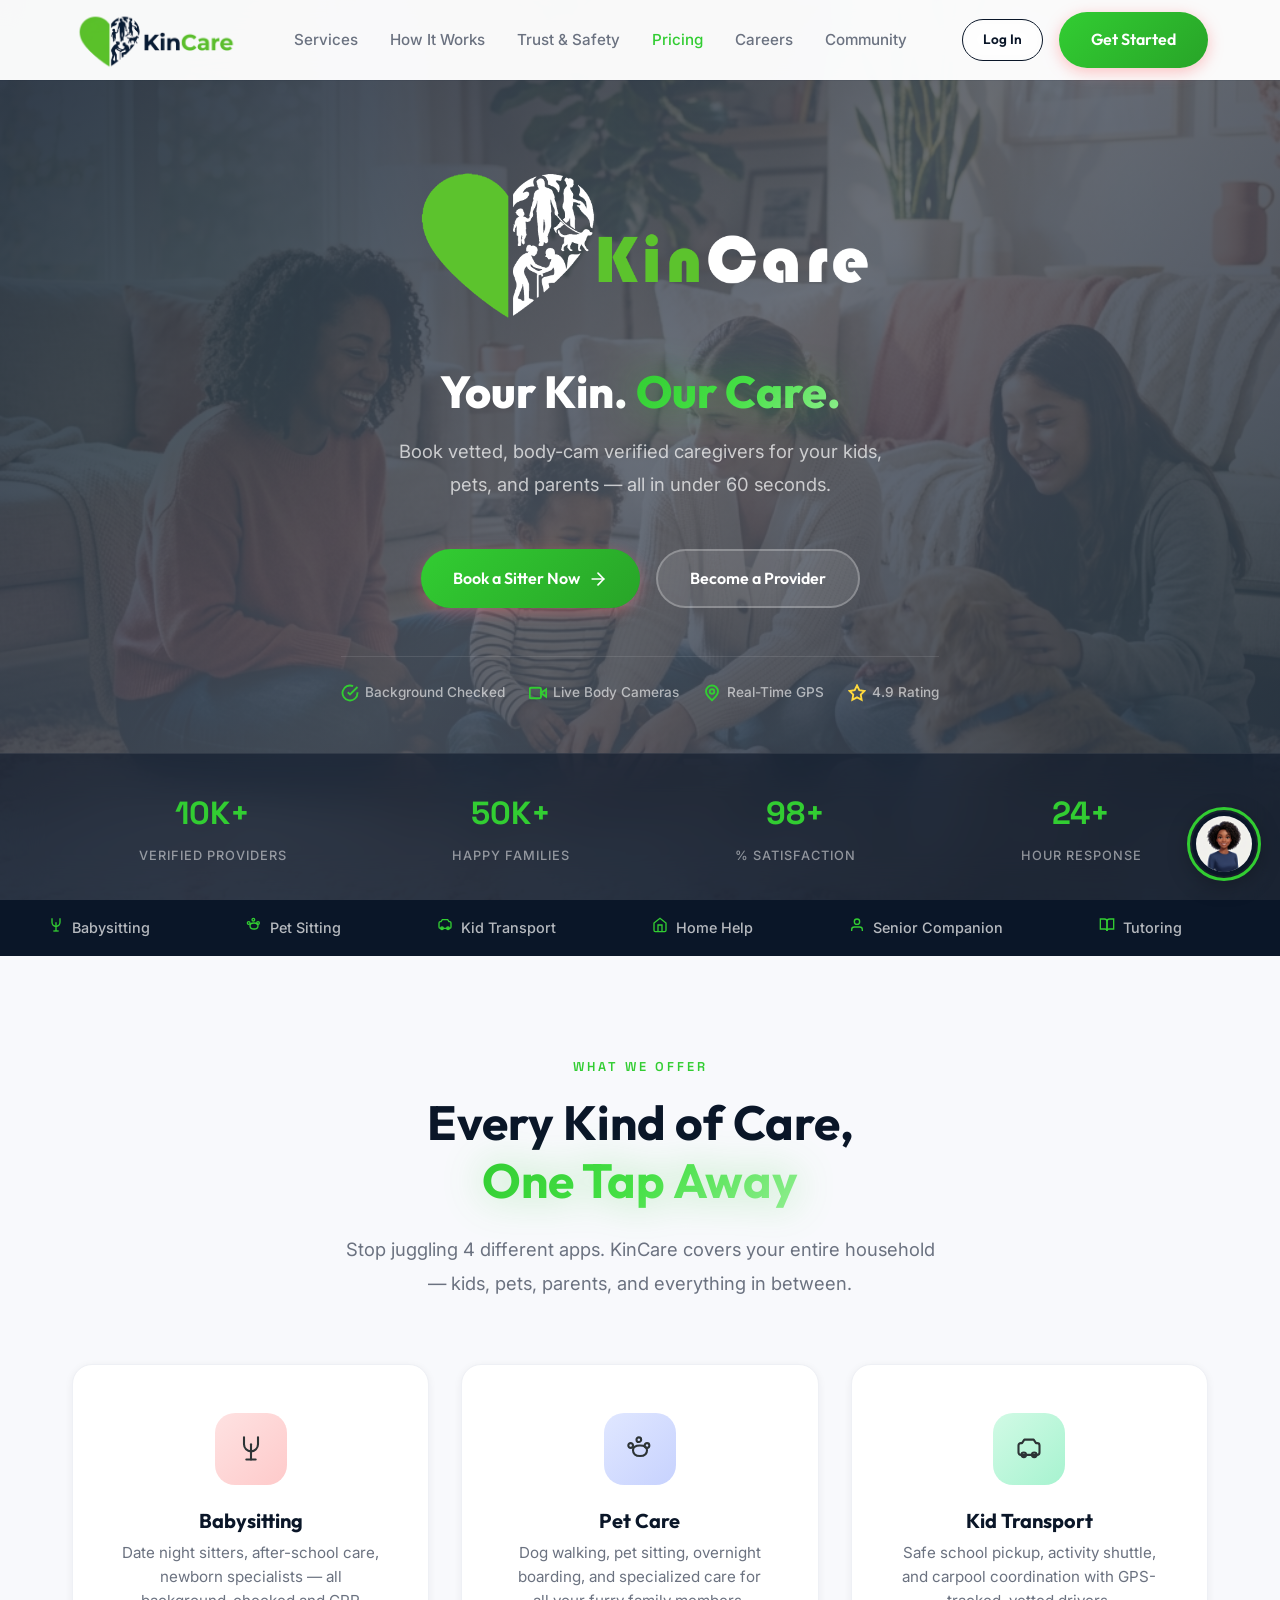
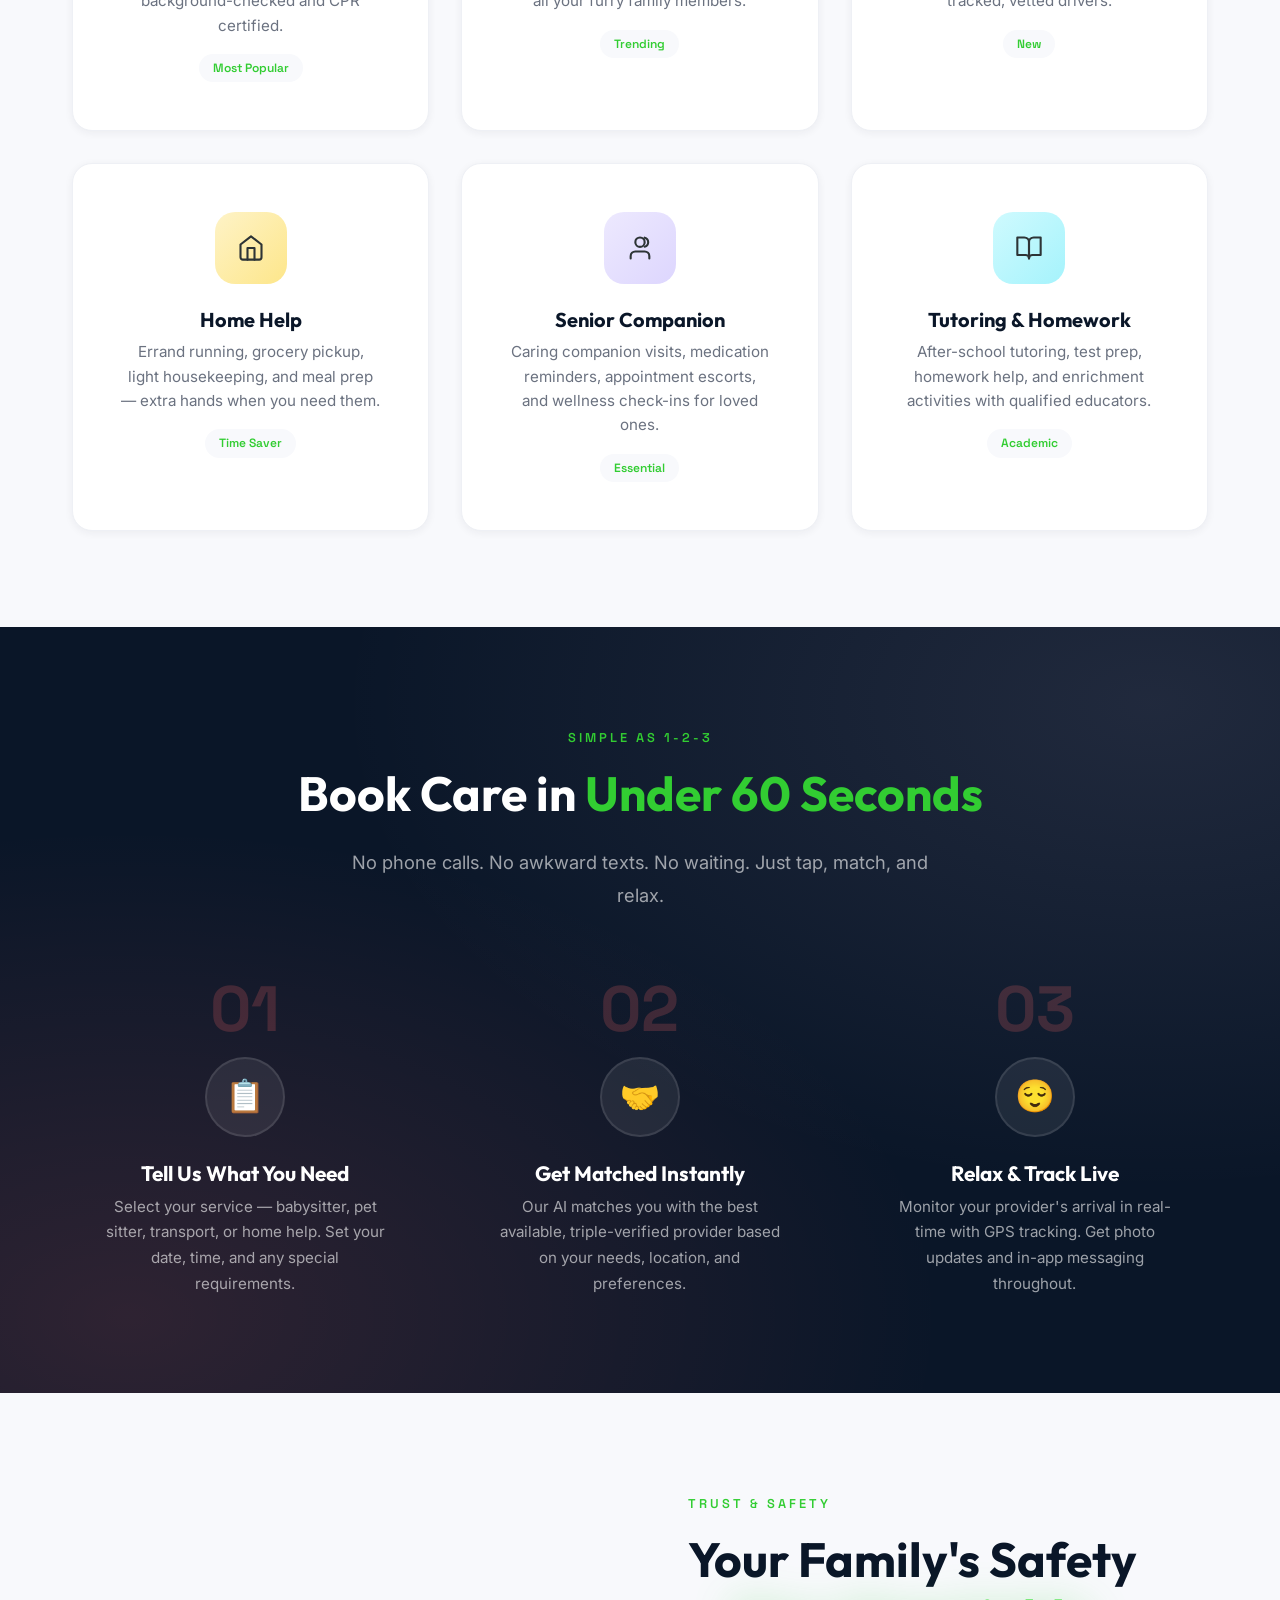
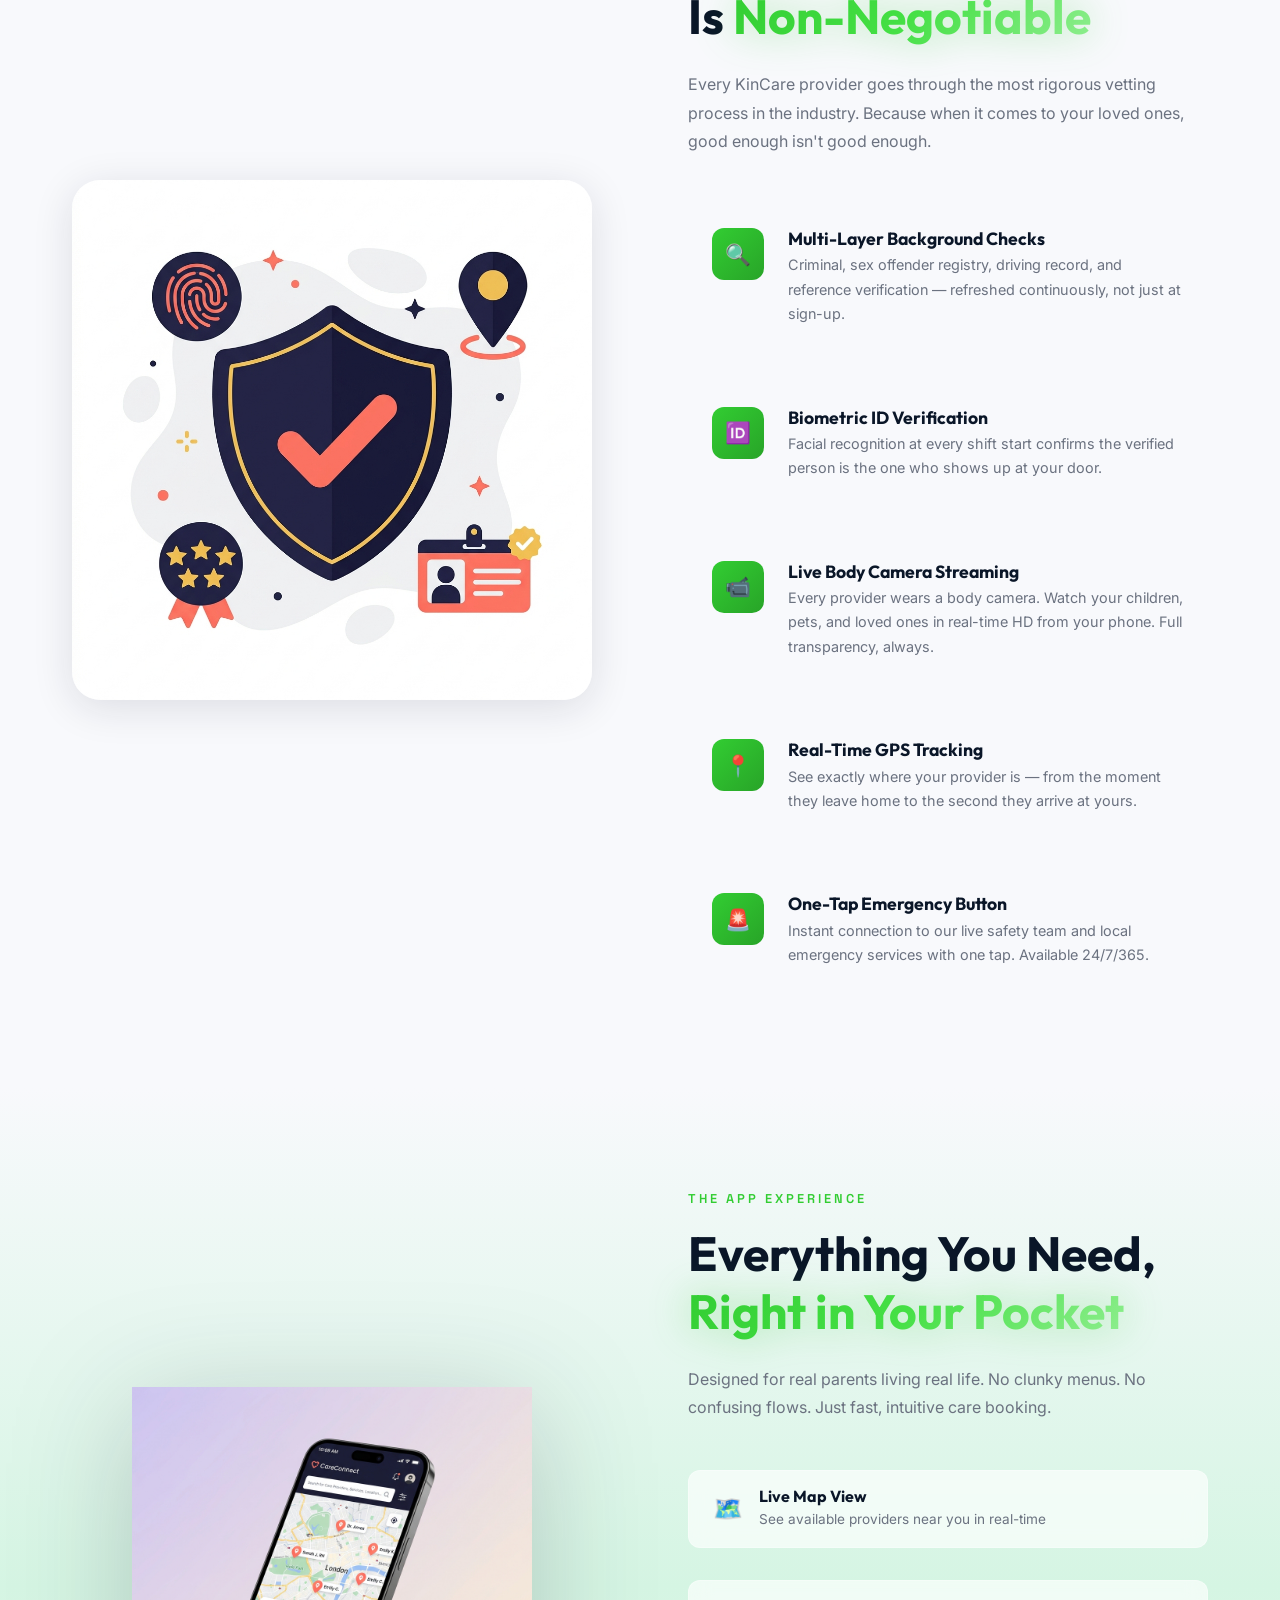
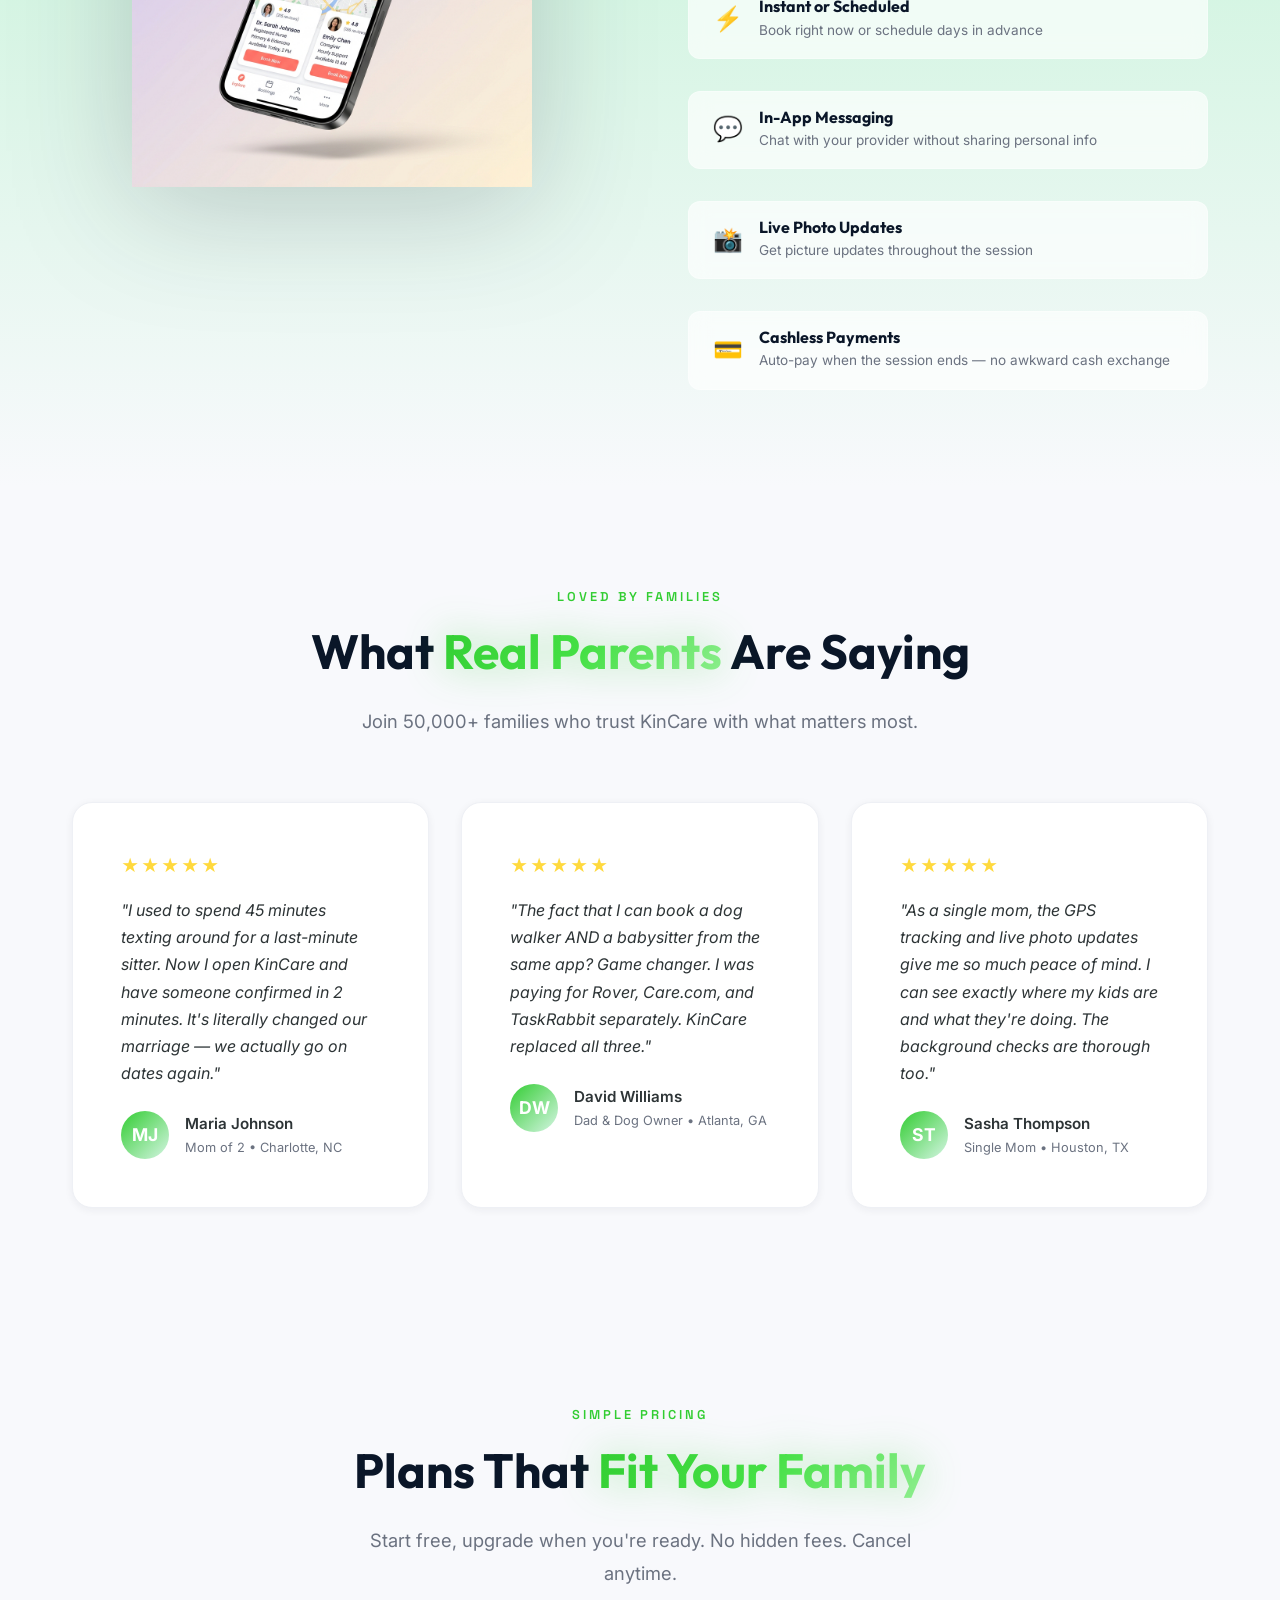
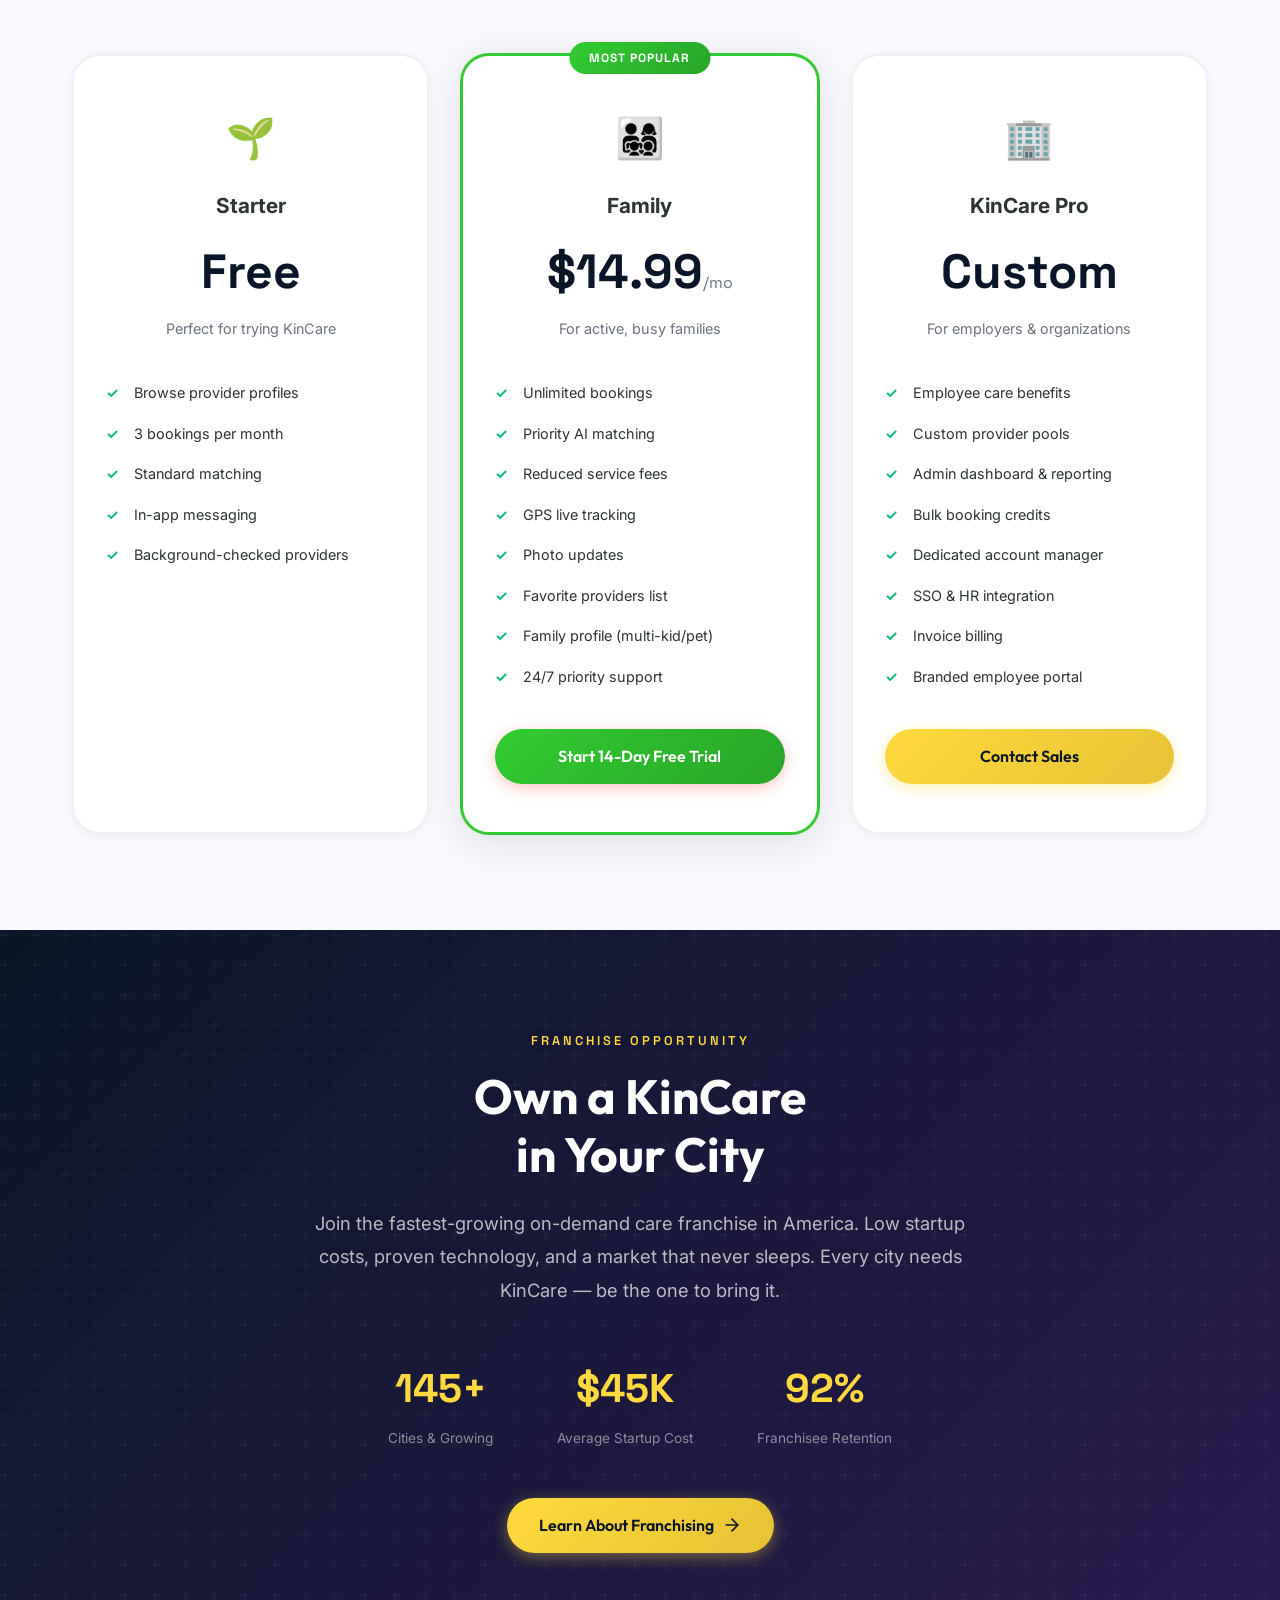
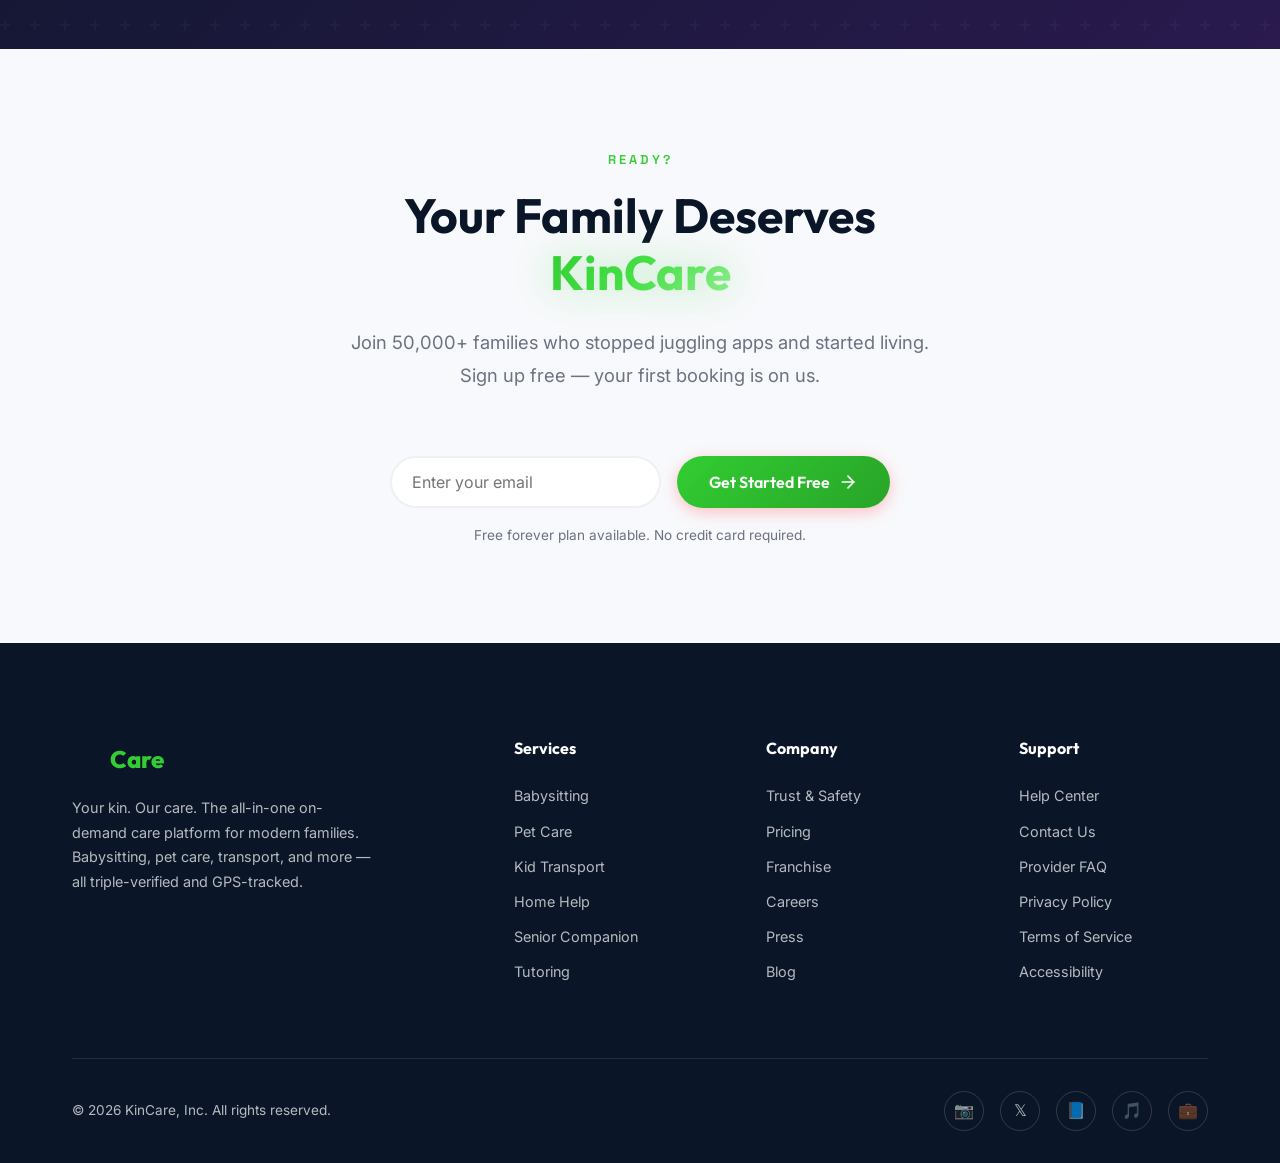
==== index.html @ dff88549 "Add Nahama AI chat assistant widget to all pages" ====
<!DOCTYPE html>
<html lang="en">
<head>
  <meta charset="UTF-8">
  <meta name="viewport" content="width=device-width, initial-scale=1.0">
  <title>KinCare — Your Kin. Our Care. | On-Demand Babysitting, Pet Care & Family Services</title>
  <meta name="description" content="KinCare is the all-in-one on-demand care platform. Book vetted babysitters, pet sitters, kid transport, home help, and more — all in under 60 seconds. Triple-verified providers. GPS tracking. One app for your whole family.">
  <meta name="keywords" content="babysitting, pet sitting, on-demand care, family services, childcare app, dog walking, kid transport, KinCare">
  <meta property="og:title" content="KinCare — One App. Whole Family.">
  <meta property="og:description" content="Book vetted babysitters, pet sitters, and family helpers instantly. Triple-verified. GPS-tracked. Trusted by thousands.">
  <meta property="og:type" content="website">
  <link rel="stylesheet" href="index.css">
  <link rel="icon" type="image/png" href="logo.png">
</head>
<body>

  <!-- ==================== NAVIGATION ==================== -->
  <nav class="nav" id="navbar">
    <div class="container nav-inner">
      <a href="#" class="nav-logo">
        <img src="logo.png" alt="KinCare" style="height: 64px; width: auto;">
      </a>

      <ul class="nav-links" id="navLinks">
        <li><a href="#services">Services</a></li>
        <li><a href="#how-it-works">How It Works</a></li>
        <li><a href="#trust">Trust & Safety</a></li>
        <li><a href="#pricing">Pricing</a></li>
        <li><a href="careers.html">Careers</a></li>
        <li><a href="community.html">Community</a></li>
      </ul>

      <div class="nav-actions">
        <a href="login.html" class="btn btn-secondary nav-login-btn" id="nav-login">Log In</a>
        <a href="dashboard.html" class="btn btn-primary" id="nav-cta">Get Started</a>
        <button class="mobile-menu-btn" id="mobileMenuBtn" aria-label="Menu">
          <span></span><span></span><span></span>
        </button>
      </div>
    </div>
  </nav>

  <!-- ==================== HERO ==================== -->
  <section class="hero" id="hero">
    <div class="hero-bg">
      <video autoplay loop muted playsinline
             poster="hero.png"
             style="position:absolute;top:0;left:0;width:100%;height:100%;object-fit:cover;z-index:0;opacity:0.4;">
        <source src="hero-video.mp4" type="video/mp4">
      </video>
      <div class="hero-orb hero-orb-1"></div>
      <div class="hero-orb hero-orb-2"></div>
    </div>

    <div class="container hero-content">
      <div class="hero-text">
        <img src="logo-white-text.png" alt="KinCare — Your Kin. Our Care." class="hero-logo">
        <h1 class="sr-only">KinCare — Babysitting, Pet Care, Transport, Senior Care, Home Help</h1>
        <p class="hero-tagline">Your Kin. <span class="gradient-text">Our Care.</span></p>
        <p class="hero-desc">
          Book vetted, body-cam verified caregivers for your kids, pets, and parents — all in under 60 seconds.
        </p>
        <div class="hero-ctas">
          <a href="dashboard.html" class="btn btn-primary" id="hero-get-started">
            Book a Sitter Now
            <svg width="20" height="20" viewBox="0 0 24 24" fill="none" stroke="currentColor" stroke-width="2" stroke-linecap="round" stroke-linejoin="round"><line x1="5" y1="12" x2="19" y2="12"/><polyline points="12 5 19 12 12 19"/></svg>
          </a>
          <a href="careers.html" class="btn btn-secondary" id="hero-learn-more">
            Become a Provider
          </a>
        </div>

        <div class="hero-trust-row">
          <div class="hero-trust-item">
            <svg width="18" height="18" viewBox="0 0 24 24" fill="none" stroke="#32CD32" stroke-width="2.5"><path d="M22 11.08V12a10 10 0 1 1-5.93-9.14"/><polyline points="22 4 12 14.01 9 11.01"/></svg>
            <span>Background Checked</span>
          </div>
          <div class="hero-trust-item">
            <svg width="18" height="18" viewBox="0 0 24 24" fill="none" stroke="#32CD32" stroke-width="2.5"><path d="M23 7l-7 5 7 5V7z"/><rect x="1" y="5" width="15" height="14" rx="2" ry="2"/></svg>
            <span>Live Body Cameras</span>
          </div>
          <div class="hero-trust-item">
            <svg width="18" height="18" viewBox="0 0 24 24" fill="none" stroke="#32CD32" stroke-width="2.5"><circle cx="12" cy="10" r="3"/><path d="M12 21.7C17.3 17 20 13 20 10a8 8 0 0 0-16 0c0 3 2.7 7 8 11.7z"/></svg>
            <span>Real-Time GPS</span>
          </div>
          <div class="hero-trust-item">
            <svg width="18" height="18" viewBox="0 0 24 24" fill="none" stroke="#FFD93D" stroke-width="2.5"><polygon points="12 2 15.09 8.26 22 9.27 17 14.14 18.18 21.02 12 17.77 5.82 21.02 7 14.14 2 9.27 8.91 8.26 12 2"/></svg>
            <span>4.9 Rating</span>
          </div>
        </div>
      </div>
    </div>

    <div class="hero-stats-bar">
      <div class="container hero-stats">
        <div class="hero-stat">
          <span class="hero-stat-number" data-count="10000">0</span>
          <span class="hero-stat-label">Verified Providers</span>
        </div>
        <div class="hero-stat">
          <span class="hero-stat-number" data-count="50000">0</span>
          <span class="hero-stat-label">Happy Families</span>
        </div>
        <div class="hero-stat">
          <span class="hero-stat-number" data-count="98">0</span>
          <span class="hero-stat-label">% Satisfaction</span>
        </div>
        <div class="hero-stat">
          <span class="hero-stat-number" data-count="24">0</span>
          <span class="hero-stat-label">Hour Response</span>
        </div>
      </div>
    </div>
  </section>

  <!-- ==================== TICKER ==================== -->
  <div class="ticker">
    <div class="ticker-track">
      <div class="ticker-item"><span><svg width="16" height="16" viewBox="0 0 24 24" fill="none" stroke="#32CD32" stroke-width="2"><path d="M6 2v6a6 6 0 0 0 12 0V2"/><path d="M12 8v13"/><path d="M8 21h8"/></svg></span> Babysitting</div>
      <div class="ticker-item"><span><svg width="16" height="16" viewBox="0 0 24 24" fill="none" stroke="#32CD32" stroke-width="2"><circle cx="11" cy="4" r="2"/><circle cx="4" cy="9" r="2"/><circle cx="18" cy="9" r="2"/><path d="M12 18c-4 0-6-2-6-5s2-4 6-4 6 1 6 4-2 5-6 5z"/></svg></span> Pet Sitting</div>
      <div class="ticker-item"><span><svg width="16" height="16" viewBox="0 0 24 24" fill="none" stroke="#32CD32" stroke-width="2"><path d="M5 17h14M5 17a2 2 0 0 1-2-2V9a2 2 0 0 1 2-2h1l2-3h8l2 3h1a2 2 0 0 1 2 2v6a2 2 0 0 1-2 2"/><circle cx="7.5" cy="17" r="2"/><circle cx="16.5" cy="17" r="2"/></svg></span> Kid Transport</div>
      <div class="ticker-item"><span><svg width="16" height="16" viewBox="0 0 24 24" fill="none" stroke="#32CD32" stroke-width="2"><path d="M3 9l9-7 9 7v11a2 2 0 0 1-2 2H5a2 2 0 0 1-2-2z"/><polyline points="9 22 9 12 15 12 15 22"/></svg></span> Home Help</div>
      <div class="ticker-item"><span><svg width="16" height="16" viewBox="0 0 24 24" fill="none" stroke="#32CD32" stroke-width="2"><path d="M20 21v-2a4 4 0 0 0-4-4H8a4 4 0 0 0-4 4v2"/><circle cx="12" cy="7" r="4"/></svg></span> Senior Companion</div>
      <div class="ticker-item"><span><svg width="16" height="16" viewBox="0 0 24 24" fill="none" stroke="#32CD32" stroke-width="2"><path d="M2 3h6a4 4 0 0 1 4 4v14a3 3 0 0 0-3-3H2z"/><path d="M22 3h-6a4 4 0 0 0-4 4v14a3 3 0 0 1 3-3h7z"/></svg></span> Tutoring</div>
      <div class="ticker-item"><span><svg width="16" height="16" viewBox="0 0 24 24" fill="none" stroke="#32CD32" stroke-width="2"><circle cx="11" cy="4" r="2"/><path d="M12 18c-4 0-6-2-6-5s2-4 6-4 6 1 6 4-2 5-6 5z"/></svg></span> Dog Walking</div>
      <div class="ticker-item"><span><svg width="16" height="16" viewBox="0 0 24 24" fill="none" stroke="#32CD32" stroke-width="2"><path d="M12 2v8"/><path d="M4.93 10.93l2.83 2.83"/><path d="M19.07 10.93l-2.83 2.83"/><path d="M8 14h8v8H8z"/></svg></span> Errand Running</div>
      <div class="ticker-item"><span><svg width="16" height="16" viewBox="0 0 24 24" fill="none" stroke="#32CD32" stroke-width="2"><path d="M10.5 1.5H8C4.7 1.5 2 4.2 2 7.5v9C2 19.8 4.7 22.5 8 22.5h8c3.3 0 6-2.7 6-6v-9c0-3.3-2.7-6-6-6h-2.5"/><line x1="2" y1="12" x2="22" y2="12"/></svg></span> Med Reminders</div>
      <div class="ticker-item"><span><svg width="16" height="16" viewBox="0 0 24 24" fill="none" stroke="#32CD32" stroke-width="2"><circle cx="12" cy="12" r="10"/><circle cx="12" cy="12" r="6"/><circle cx="12" cy="12" r="2"/></svg></span> Activity Shuttle</div>
      <!-- Duplicate for seamless loop -->
      <div class="ticker-item"><span><svg width="16" height="16" viewBox="0 0 24 24" fill="none" stroke="#32CD32" stroke-width="2"><path d="M6 2v6a6 6 0 0 0 12 0V2"/><path d="M12 8v13"/><path d="M8 21h8"/></svg></span> Babysitting</div>
      <div class="ticker-item"><span><svg width="16" height="16" viewBox="0 0 24 24" fill="none" stroke="#32CD32" stroke-width="2"><circle cx="11" cy="4" r="2"/><circle cx="4" cy="9" r="2"/><circle cx="18" cy="9" r="2"/><path d="M12 18c-4 0-6-2-6-5s2-4 6-4 6 1 6 4-2 5-6 5z"/></svg></span> Pet Sitting</div>
      <div class="ticker-item"><span><svg width="16" height="16" viewBox="0 0 24 24" fill="none" stroke="#32CD32" stroke-width="2"><path d="M5 17h14M5 17a2 2 0 0 1-2-2V9a2 2 0 0 1 2-2h1l2-3h8l2 3h1a2 2 0 0 1 2 2v6a2 2 0 0 1-2 2"/><circle cx="7.5" cy="17" r="2"/><circle cx="16.5" cy="17" r="2"/></svg></span> Kid Transport</div>
      <div class="ticker-item"><span><svg width="16" height="16" viewBox="0 0 24 24" fill="none" stroke="#32CD32" stroke-width="2"><path d="M3 9l9-7 9 7v11a2 2 0 0 1-2 2H5a2 2 0 0 1-2-2z"/><polyline points="9 22 9 12 15 12 15 22"/></svg></span> Home Help</div>
      <div class="ticker-item"><span><svg width="16" height="16" viewBox="0 0 24 24" fill="none" stroke="#32CD32" stroke-width="2"><path d="M20 21v-2a4 4 0 0 0-4-4H8a4 4 0 0 0-4 4v2"/><circle cx="12" cy="7" r="4"/></svg></span> Senior Companion</div>
      <div class="ticker-item"><span><svg width="16" height="16" viewBox="0 0 24 24" fill="none" stroke="#32CD32" stroke-width="2"><path d="M2 3h6a4 4 0 0 1 4 4v14a3 3 0 0 0-3-3H2z"/><path d="M22 3h-6a4 4 0 0 0-4 4v14a3 3 0 0 1 3-3h7z"/></svg></span> Tutoring</div>
      <div class="ticker-item"><span><svg width="16" height="16" viewBox="0 0 24 24" fill="none" stroke="#32CD32" stroke-width="2"><circle cx="11" cy="4" r="2"/><path d="M12 18c-4 0-6-2-6-5s2-4 6-4 6 1 6 4-2 5-6 5z"/></svg></span> Dog Walking</div>
      <div class="ticker-item"><span><svg width="16" height="16" viewBox="0 0 24 24" fill="none" stroke="#32CD32" stroke-width="2"><path d="M12 2v8"/><path d="M4.93 10.93l2.83 2.83"/><path d="M19.07 10.93l-2.83 2.83"/><path d="M8 14h8v8H8z"/></svg></span> Errand Running</div>
      <div class="ticker-item"><span><svg width="16" height="16" viewBox="0 0 24 24" fill="none" stroke="#32CD32" stroke-width="2"><path d="M10.5 1.5H8C4.7 1.5 2 4.2 2 7.5v9C2 19.8 4.7 22.5 8 22.5h8c3.3 0 6-2.7 6-6v-9c0-3.3-2.7-6-6-6h-2.5"/><line x1="2" y1="12" x2="22" y2="12"/></svg></span> Med Reminders</div>
      <div class="ticker-item"><span><svg width="16" height="16" viewBox="0 0 24 24" fill="none" stroke="#32CD32" stroke-width="2"><circle cx="12" cy="12" r="10"/><circle cx="12" cy="12" r="6"/><circle cx="12" cy="12" r="2"/></svg></span> Activity Shuttle</div>
    </div>
  </div>

  <!-- ==================== SERVICES ==================== -->
  <section class="services section-padding" id="services">
    <div class="container">
      <div class="text-center">
        <span class="section-label reveal">What We Offer</span>
        <h2 class="section-title reveal">Every Kind of Care,<br><span class="gradient-text">One Tap Away</span></h2>
        <p class="section-subtitle reveal">Stop juggling 4 different apps. KinCare covers your entire household — kids, pets, parents, and everything in between.</p>
      </div>

      <div class="services-grid">
        <div class="service-card reveal reveal-delay-1" id="service-baby">
          <div class="service-icon service-icon-baby"><svg width="28" height="28" viewBox="0 0 24 24" fill="none" stroke="currentColor" stroke-width="1.8" stroke-linecap="round" stroke-linejoin="round"><path d="M6 2v6a6 6 0 0 0 12 0V2"/><path d="M12 8v13"/><path d="M8 21h8"/></svg></div>
          <h3>Babysitting</h3>
          <p>Date night sitters, after-school care, newborn specialists — all background-checked and CPR certified.</p>
          <span class="service-tag">Most Popular</span>
        </div>

        <div class="service-card reveal reveal-delay-2" id="service-pet">
          <div class="service-icon service-icon-pet"><svg width="28" height="28" viewBox="0 0 24 24" fill="none" stroke="currentColor" stroke-width="1.8" stroke-linecap="round" stroke-linejoin="round"><circle cx="11" cy="4" r="2"/><circle cx="4" cy="9" r="2"/><circle cx="18" cy="9" r="2"/><path d="M12 18c-4 0-6-2-6-5s2-4 6-4 6 1 6 4-2 5-6 5z"/></svg></div>
          <h3>Pet Care</h3>
          <p>Dog walking, pet sitting, overnight boarding, and specialized care for all your furry family members.</p>
          <span class="service-tag">Trending</span>
        </div>

        <div class="service-card reveal reveal-delay-3" id="service-transport">
          <div class="service-icon service-icon-transport"><svg width="28" height="28" viewBox="0 0 24 24" fill="none" stroke="currentColor" stroke-width="1.8" stroke-linecap="round" stroke-linejoin="round"><path d="M5 17h14M5 17a2 2 0 0 1-2-2V9a2 2 0 0 1 2-2h1l2-3h8l2 3h1a2 2 0 0 1 2 2v6a2 2 0 0 1-2 2"/><circle cx="7.5" cy="17" r="2"/><circle cx="16.5" cy="17" r="2"/></svg></div>
          <h3>Kid Transport</h3>
          <p>Safe school pickup, activity shuttle, and carpool coordination with GPS-tracked, vetted drivers.</p>
          <span class="service-tag">New</span>
        </div>

        <div class="service-card reveal reveal-delay-4" id="service-home">
          <div class="service-icon service-icon-home"><svg width="28" height="28" viewBox="0 0 24 24" fill="none" stroke="currentColor" stroke-width="1.8" stroke-linecap="round" stroke-linejoin="round"><path d="M3 9l9-7 9 7v11a2 2 0 0 1-2 2H5a2 2 0 0 1-2-2z"/><polyline points="9 22 9 12 15 12 15 22"/></svg></div>
          <h3>Home Help</h3>
          <p>Errand running, grocery pickup, light housekeeping, and meal prep — extra hands when you need them.</p>
          <span class="service-tag">Time Saver</span>
        </div>

        <div class="service-card reveal reveal-delay-5" id="service-senior">
          <div class="service-icon service-icon-senior"><svg width="28" height="28" viewBox="0 0 24 24" fill="none" stroke="currentColor" stroke-width="1.8" stroke-linecap="round" stroke-linejoin="round"><path d="M20 21v-2a4 4 0 0 0-4-4H8a4 4 0 0 0-4 4v2"/><circle cx="12" cy="7" r="4"/><path d="M16 3.13a4 4 0 0 1 0 7.75"/></svg></div>
          <h3>Senior Companion</h3>
          <p>Caring companion visits, medication reminders, appointment escorts, and wellness check-ins for loved ones.</p>
          <span class="service-tag">Essential</span>
        </div>

        <div class="service-card reveal reveal-delay-6" id="service-tutor">
          <div class="service-icon service-icon-tutor"><svg width="28" height="28" viewBox="0 0 24 24" fill="none" stroke="currentColor" stroke-width="1.8" stroke-linecap="round" stroke-linejoin="round"><path d="M2 3h6a4 4 0 0 1 4 4v14a3 3 0 0 0-3-3H2z"/><path d="M22 3h-6a4 4 0 0 0-4 4v14a3 3 0 0 1 3-3h7z"/></svg></div>
          <h3>Tutoring & Homework</h3>
          <p>After-school tutoring, test prep, homework help, and enrichment activities with qualified educators.</p>
          <span class="service-tag">Academic</span>
        </div>
      </div>
    </div>
  </section>

  <!-- ==================== HOW IT WORKS ==================== -->
  <section class="how-it-works section-padding" id="how-it-works">
    <div class="container">
      <div class="text-center">
        <span class="section-label reveal">Simple as 1-2-3</span>
        <h2 class="section-title reveal">Book Care in <span style="color: var(--coral)">Under 60 Seconds</span></h2>
        <p class="section-subtitle reveal">No phone calls. No awkward texts. No waiting. Just tap, match, and relax.</p>
      </div>

      <div class="steps-container">
        <div class="step-card reveal reveal-delay-1">
          <div class="step-number">01</div>
          <div class="step-icon">📋</div>
          <h3>Tell Us What You Need</h3>
          <p>Select your service — babysitter, pet sitter, transport, or home help. Set your date, time, and any special requirements.</p>
        </div>

        <div class="step-card reveal reveal-delay-2">
          <div class="step-number">02</div>
          <div class="step-icon">🤝</div>
          <h3>Get Matched Instantly</h3>
          <p>Our AI matches you with the best available, triple-verified provider based on your needs, location, and preferences.</p>
        </div>

        <div class="step-card reveal reveal-delay-3">
          <div class="step-number">03</div>
          <div class="step-icon">😌</div>
          <h3>Relax & Track Live</h3>
          <p>Monitor your provider's arrival in real-time with GPS tracking. Get photo updates and in-app messaging throughout.</p>
        </div>
      </div>
    </div>
  </section>

  <!-- ==================== TRUST & SAFETY ==================== -->
  <section class="trust section-padding" id="trust">
    <div class="container">
      <div class="trust-grid">
        <div class="trust-image reveal">
          <img src="trust.png" alt="KinCare trust and safety features — background checks, GPS tracking, verified identity, star ratings" loading="lazy">
        </div>

        <div class="trust-content">
          <span class="section-label reveal">Trust & Safety</span>
          <h2 class="section-title reveal">Your Family's Safety<br>Is <span class="gradient-text">Non-Negotiable</span></h2>
          <p class="reveal" style="color: var(--text-secondary); margin-bottom: var(--space-2xl); line-height: 1.8;">Every KinCare provider goes through the most rigorous vetting process in the industry. Because when it comes to your loved ones, good enough isn't good enough.</p>

          <div class="trust-features">
            <div class="trust-feature reveal reveal-delay-1">
              <div class="trust-feature-icon">🔍</div>
              <div>
                <h4>Multi-Layer Background Checks</h4>
                <p>Criminal, sex offender registry, driving record, and reference verification — refreshed continuously, not just at sign-up.</p>
              </div>
            </div>

            <div class="trust-feature reveal reveal-delay-2">
              <div class="trust-feature-icon">🆔</div>
              <div>
                <h4>Biometric ID Verification</h4>
                <p>Facial recognition at every shift start confirms the verified person is the one who shows up at your door.</p>
              </div>
            </div>

            <div class="trust-feature reveal reveal-delay-3">
              <div class="trust-feature-icon">📹</div>
              <div>
                <h4>Live Body Camera Streaming</h4>
                <p>Every provider wears a body camera. Watch your children, pets, and loved ones in real-time HD from your phone. Full transparency, always.</p>
              </div>
            </div>

            <div class="trust-feature reveal reveal-delay-4">
              <div class="trust-feature-icon">📍</div>
              <div>
                <h4>Real-Time GPS Tracking</h4>
                <p>See exactly where your provider is — from the moment they leave home to the second they arrive at yours.</p>
              </div>
            </div>

            <div class="trust-feature reveal reveal-delay-4">
              <div class="trust-feature-icon">🚨</div>
              <div>
                <h4>One-Tap Emergency Button</h4>
                <p>Instant connection to our live safety team and local emergency services with one tap. Available 24/7/365.</p>
              </div>
            </div>
          </div>
        </div>
      </div>
    </div>
  </section>

  <!-- ==================== APP PREVIEW ==================== -->
  <section class="app-preview section-padding" id="app-preview">
    <div class="container">
      <div class="app-preview-grid">
        <div class="app-preview-image reveal">
          <img src="app-mockup.png" alt="KinCare app interface showing map with nearby providers and booking cards" loading="lazy">
        </div>

        <div class="app-preview-content">
          <span class="section-label reveal">The App Experience</span>
          <h2 class="section-title reveal">Everything You Need,<br><span class="gradient-text">Right in Your Pocket</span></h2>
          <p class="reveal" style="color: var(--text-secondary); margin-bottom: var(--space-2xl); line-height: 1.8;">Designed for real parents living real life. No clunky menus. No confusing flows. Just fast, intuitive care booking.</p>

          <div class="app-features">
            <div class="app-feature reveal reveal-delay-1">
              <span class="app-feature-icon">🗺️</span>
              <div class="app-feature-text">
                <h4>Live Map View</h4>
                <p>See available providers near you in real-time</p>
              </div>
            </div>

            <div class="app-feature reveal reveal-delay-2">
              <span class="app-feature-icon">⚡</span>
              <div class="app-feature-text">
                <h4>Instant or Scheduled</h4>
                <p>Book right now or schedule days in advance</p>
              </div>
            </div>

            <div class="app-feature reveal reveal-delay-3">
              <span class="app-feature-icon">💬</span>
              <div class="app-feature-text">
                <h4>In-App Messaging</h4>
                <p>Chat with your provider without sharing personal info</p>
              </div>
            </div>

            <div class="app-feature reveal reveal-delay-4">
              <span class="app-feature-icon">📸</span>
              <div class="app-feature-text">
                <h4>Live Photo Updates</h4>
                <p>Get picture updates throughout the session</p>
              </div>
            </div>

            <div class="app-feature reveal reveal-delay-5">
              <span class="app-feature-icon">💳</span>
              <div class="app-feature-text">
                <h4>Cashless Payments</h4>
                <p>Auto-pay when the session ends — no awkward cash exchange</p>
              </div>
            </div>
          </div>
        </div>
      </div>
    </div>
  </section>

  <!-- ==================== TESTIMONIALS ==================== -->
  <section class="testimonials section-padding" id="testimonials">
    <div class="container">
      <div class="text-center">
        <span class="section-label reveal">Loved by Families</span>
        <h2 class="section-title reveal">What <span class="gradient-text">Real Parents</span> Are Saying</h2>
        <p class="section-subtitle reveal">Join 50,000+ families who trust KinCare with what matters most.</p>
      </div>

      <div class="testimonials-grid">
        <div class="testimonial-card reveal reveal-delay-1" id="testimonial-1">
          <div class="testimonial-stars">★★★★★</div>
          <p class="testimonial-text">"I used to spend 45 minutes texting around for a last-minute sitter. Now I open KinCare and have someone confirmed in 2 minutes. It's literally changed our marriage — we actually go on dates again."</p>
          <div class="testimonial-author">
            <div class="testimonial-avatar">MJ</div>
            <div>
              <div class="testimonial-name">Maria Johnson</div>
              <div class="testimonial-role">Mom of 2 • Charlotte, NC</div>
            </div>
          </div>
        </div>

        <div class="testimonial-card reveal reveal-delay-2" id="testimonial-2">
          <div class="testimonial-stars">★★★★★</div>
          <p class="testimonial-text">"The fact that I can book a dog walker AND a babysitter from the same app? Game changer. I was paying for Rover, Care.com, and TaskRabbit separately. KinCare replaced all three."</p>
          <div class="testimonial-author">
            <div class="testimonial-avatar">DW</div>
            <div>
              <div class="testimonial-name">David Williams</div>
              <div class="testimonial-role">Dad & Dog Owner • Atlanta, GA</div>
            </div>
          </div>
        </div>

        <div class="testimonial-card reveal reveal-delay-3" id="testimonial-3">
          <div class="testimonial-stars">★★★★★</div>
          <p class="testimonial-text">"As a single mom, the GPS tracking and live photo updates give me so much peace of mind. I can see exactly where my kids are and what they're doing. The background checks are thorough too."</p>
          <div class="testimonial-author">
            <div class="testimonial-avatar">ST</div>
            <div>
              <div class="testimonial-name">Sasha Thompson</div>
              <div class="testimonial-role">Single Mom • Houston, TX</div>
            </div>
          </div>
        </div>
      </div>
    </div>
  </section>

  <!-- ==================== PRICING ==================== -->
  <section class="pricing section-padding" id="pricing">
    <div class="container">
      <div class="text-center">
        <span class="section-label reveal">Simple Pricing</span>
        <h2 class="section-title reveal">Plans That <span class="gradient-text">Fit Your Family</span></h2>
        <p class="section-subtitle reveal">Start free, upgrade when you're ready. No hidden fees. Cancel anytime.</p>
      </div>

      <div class="pricing-grid">
        <div class="pricing-card reveal reveal-delay-1" id="pricing-free">
          <div class="pricing-icon">🌱</div>
          <div class="pricing-name">Starter</div>
          <div class="pricing-price">Free</div>
          <div class="pricing-desc">Perfect for trying KinCare</div>
          <ul class="pricing-features">
            <li>Browse provider profiles</li>
            <li>3 bookings per month</li>
            <li>Standard matching</li>
            <li>In-app messaging</li>
            <li>Background-checked providers</li>
          </ul>
          <a href="#cta" class="btn btn-secondary" id="pricing-free-cta" style="width:100%; justify-content:center;">Get Started Free</a>
        </div>

        <div class="pricing-card featured reveal reveal-delay-2" id="pricing-family">
          <div class="pricing-badge">Most Popular</div>
          <div class="pricing-icon">👨‍👩‍👧‍👦</div>
          <div class="pricing-name">Family</div>
          <div class="pricing-price">$14.99<span>/mo</span></div>
          <div class="pricing-desc">For active, busy families</div>
          <ul class="pricing-features">
            <li>Unlimited bookings</li>
            <li>Priority AI matching</li>
            <li>Reduced service fees</li>
            <li>GPS live tracking</li>
            <li>Photo updates</li>
            <li>Favorite providers list</li>
            <li>Family profile (multi-kid/pet)</li>
            <li>24/7 priority support</li>
          </ul>
          <a href="#cta" class="btn btn-primary" id="pricing-family-cta" style="width:100%; justify-content:center;">Start 14-Day Free Trial</a>
        </div>

        <div class="pricing-card reveal reveal-delay-3" id="pricing-pro">
          <div class="pricing-icon">🏢</div>
          <div class="pricing-name">KinCare Pro</div>
          <div class="pricing-price">Custom</div>
          <div class="pricing-desc">For employers & organizations</div>
          <ul class="pricing-features">
            <li>Employee care benefits</li>
            <li>Custom provider pools</li>
            <li>Admin dashboard & reporting</li>
            <li>Bulk booking credits</li>
            <li>Dedicated account manager</li>
            <li>SSO & HR integration</li>
            <li>Invoice billing</li>
            <li>Branded employee portal</li>
          </ul>
          <a href="#cta" class="btn btn-gold" id="pricing-pro-cta" style="width:100%; justify-content:center;">Contact Sales</a>
        </div>
      </div>
    </div>
  </section>

  <!-- ==================== FRANCHISE CTA ==================== -->
  <section class="franchise section-padding" id="franchise">
    <div class="container">
      <div class="franchise-content">
        <span class="section-label reveal" style="color: var(--gold);">Franchise Opportunity</span>
        <h2 class="section-title reveal">Own a KinCare<br>in Your City</h2>
        <p class="reveal">Join the fastest-growing on-demand care franchise in America. Low startup costs, proven technology, and a market that never sleeps. Every city needs KinCare — be the one to bring it.</p>

        <div class="franchise-stats reveal">
          <div class="franchise-stat">
            <div class="franchise-stat-number" data-count="150">0</div>
            <div class="franchise-stat-label">Cities & Growing</div>
          </div>
          <div class="franchise-stat">
            <div class="franchise-stat-number">$45K</div>
            <div class="franchise-stat-label">Average Startup Cost</div>
          </div>
          <div class="franchise-stat">
            <div class="franchise-stat-number">92%</div>
            <div class="franchise-stat-label">Franchisee Retention</div>
          </div>
        </div>

        <div class="reveal">
          <a href="#cta" class="btn btn-gold" id="franchise-cta">
            Learn About Franchising
            <svg width="20" height="20" viewBox="0 0 24 24" fill="none" stroke="currentColor" stroke-width="2" stroke-linecap="round" stroke-linejoin="round"><line x1="5" y1="12" x2="19" y2="12"/><polyline points="12 5 19 12 12 19"/></svg>
          </a>
        </div>
      </div>
    </div>
  </section>

  <!-- ==================== FINAL CTA ==================== -->
  <section class="section-padding" id="cta" style="background: var(--bg-primary);">
    <div class="container text-center">
      <span class="section-label reveal">Ready?</span>
      <h2 class="section-title reveal">Your Family Deserves<br><span class="gradient-text">KinCare</span></h2>
      <p class="section-subtitle reveal">Join 50,000+ families who stopped juggling apps and started living. Sign up free — your first booking is on us.</p>

      <form class="reveal" id="signupForm" style="max-width: 500px; margin: 0 auto; display: flex; gap: var(--space-md); flex-wrap: wrap; justify-content: center;">
        <input type="email" id="signup-email" placeholder="Enter your email" required
          style="flex: 1; min-width: 250px; padding: 14px 20px; border-radius: var(--radius-full); border: 2px solid var(--mist); background: var(--bg-card); color: var(--text-primary); font-family: var(--font-body); font-size: 1rem; outline: none; transition: border-color 0.3s;">
        <button type="submit" class="btn btn-primary" id="signup-submit">
          Get Started Free
          <svg width="20" height="20" viewBox="0 0 24 24" fill="none" stroke="currentColor" stroke-width="2" stroke-linecap="round" stroke-linejoin="round"><line x1="5" y1="12" x2="19" y2="12"/><polyline points="12 5 19 12 12 19"/></svg>
        </button>
      </form>
      <p class="reveal" style="color: var(--text-secondary); font-size: 0.85rem; margin-top: var(--space-md);">Free forever plan available. No credit card required.</p>
    </div>
  </section>

  <!-- ==================== FOOTER ==================== -->
  <footer class="footer">
    <div class="container">
      <div class="footer-grid">
        <div class="footer-brand">
          <div class="nav-logo-text" style="margin-bottom: var(--space-sm);">Kin<span>Care</span></div>
          <p>Your kin. Our care. The all-in-one on-demand care platform for modern families. Babysitting, pet care, transport, and more — all triple-verified and GPS-tracked.</p>
        </div>

        <div>
          <h4>Services</h4>
          <ul class="footer-links">
            <li><a href="#services">Babysitting</a></li>
            <li><a href="#services">Pet Care</a></li>
            <li><a href="#services">Kid Transport</a></li>
            <li><a href="#services">Home Help</a></li>
            <li><a href="#services">Senior Companion</a></li>
            <li><a href="#services">Tutoring</a></li>
          </ul>
        </div>

        <div>
          <h4>Company</h4>
          <ul class="footer-links">
            <li><a href="#trust">Trust & Safety</a></li>
            <li><a href="#pricing">Pricing</a></li>
            <li><a href="#franchise">Franchise</a></li>
            <li><a href="careers.html">Careers</a></li>
            <li><a href="#">Press</a></li>
            <li><a href="#">Blog</a></li>
          </ul>
        </div>

        <div>
          <h4>Support</h4>
          <ul class="footer-links">
            <li><a href="#">Help Center</a></li>
            <li><a href="#">Contact Us</a></li>
            <li><a href="#">Provider FAQ</a></li>
            <li><a href="#">Privacy Policy</a></li>
            <li><a href="#">Terms of Service</a></li>
            <li><a href="#">Accessibility</a></li>
          </ul>
        </div>
      </div>

      <div class="footer-bottom">
        <span>© 2026 KinCare, Inc. All rights reserved.</span>
        <div class="footer-socials">
          <a href="#" class="footer-social" aria-label="Instagram">📷</a>
          <a href="#" class="footer-social" aria-label="Twitter / X">𝕏</a>
          <a href="#" class="footer-social" aria-label="Facebook">📘</a>
          <a href="#" class="footer-social" aria-label="TikTok">🎵</a>
          <a href="#" class="footer-social" aria-label="LinkedIn">💼</a>
        </div>
      </div>
    </div>
  </footer>

  <script src="app.js"></script>
  <script src="nahama-chat.js"></script>
</body>
</html>
---- index.css ----
/* ========================================
   KinCare — Design System & Landing Page
   "Your kin. Our care."
   ======================================== */

/* ---------- Google Fonts ---------- */
@import url('https://fonts.googleapis.com/css2?family=Outfit:wght@300;400;500;600;700;800;900&family=Inter:wght@300;400;500;600;700&family=Space+Grotesk:wght@400;500;600;700&display=swap');

/* ---------- Design Tokens ---------- */
:root {
  /* Primary Palette */
  --coral:        #32CD32;
  --coral-light:  #45E045;
  --coral-dark:   #28A428;
  --navy:         #0A1628;
  --navy-light:   #142236;
  --gold:         #FFD93D;
  --gold-dark:    #E6C235;
  --lavender:     #D5F5E3;
  --lavender-dark:#B8E8D0;

  /* Neutrals */
  --white:        #FFFFFF;
  --cloud:        #F8F9FC;
  --mist:         #EEF0F5;
  --slate:        #6B7280;
  --charcoal:     #2D3436;
  --black:        #0D0D1A;

  /* Semantic */
  --success:      #10B981;
  --warning:      #F59E0B;
  --danger:       #EF4444;

  /* Surfaces */
  --bg-primary:   var(--cloud);
  --bg-card:      var(--white);
  --bg-glass:     rgba(255, 255, 255, 0.65);
  --text-primary: var(--charcoal);
  --text-secondary: var(--slate);
  --text-heading: var(--navy);

  /* Typography */
  --font-heading: 'Outfit', sans-serif;
  --font-body:    'Inter', sans-serif;
  --font-accent:  'Space Grotesk', sans-serif;

  /* Spacing */
  --space-xs:  0.25rem;
  --space-sm:  0.5rem;
  --space-md:  1rem;
  --space-lg:  1.5rem;
  --space-xl:  2rem;
  --space-2xl: 3rem;
  --space-3xl: 4rem;
  --space-4xl: 6rem;

  /* Radii */
  --radius-sm:   8px;
  --radius-md:   12px;
  --radius-lg:   20px;
  --radius-xl:   28px;
  --radius-full: 9999px;

  /* Shadows */
  --shadow-sm:   0 2px 8px rgba(26, 26, 46, 0.06);
  --shadow-md:   0 4px 20px rgba(26, 26, 46, 0.08);
  --shadow-lg:   0 8px 40px rgba(26, 26, 46, 0.12);
  --shadow-xl:   0 16px 64px rgba(26, 26, 46, 0.16);
  --shadow-glow: 0 0 30px rgba(255, 107, 107, 0.3);

  /* Transitions */
  --ease-out:    cubic-bezier(0.16, 1, 0.3, 1);
  --ease-spring: cubic-bezier(0.34, 1.56, 0.64, 1);
  --duration:    0.3s;
  --duration-lg: 0.6s;
}

/* ---------- Dark Mode ---------- */
[data-theme="dark"] {
  --bg-primary:    var(--black);
  --bg-card:       var(--navy);
  --bg-glass:      rgba(26, 26, 46, 0.75);
  --text-primary:  #E5E7EB;
  --text-secondary:#9CA3AF;
  --text-heading:  var(--white);
  --cloud:         #111122;
  --mist:          #1A1A2E;
  --shadow-sm:     0 2px 8px rgba(0, 0, 0, 0.2);
  --shadow-md:     0 4px 20px rgba(0, 0, 0, 0.3);
  --shadow-lg:     0 8px 40px rgba(0, 0, 0, 0.4);
}

/* ---------- Reset ---------- */
*, *::before, *::after {
  margin: 0;
  padding: 0;
  box-sizing: border-box;
}

html {
  scroll-behavior: smooth;
  font-size: 16px;
}

body {
  font-family: var(--font-body);
  color: var(--text-primary);
  background: var(--bg-primary);
  line-height: 1.7;
  overflow-x: hidden;
  -webkit-font-smoothing: antialiased;
}

h1, h2, h3, h4, h5, h6 {
  font-family: var(--font-heading);
  color: var(--text-heading);
  line-height: 1.2;
  font-weight: 700;
}

a {
  text-decoration: none;
  color: inherit;
  transition: color var(--duration) var(--ease-out);
}

img {
  max-width: 100%;
  height: auto;
  display: block;
}

ul { list-style: none; }

/* ---------- Utility Classes ---------- */
.container {
  max-width: 1200px;
  margin: 0 auto;
  padding: 0 var(--space-xl);
}

.section-padding {
  padding: var(--space-4xl) 0;
}

.text-center { text-align: center; }

.section-label {
  font-family: var(--font-accent);
  font-size: 0.8rem;
  font-weight: 600;
  letter-spacing: 3px;
  text-transform: uppercase;
  color: var(--coral);
  margin-bottom: var(--space-md);
  display: inline-block;
}

.section-title {
  font-size: clamp(2rem, 4vw, 3rem);
  margin-bottom: var(--space-lg);
}

.section-subtitle {
  font-size: 1.15rem;
  color: var(--text-secondary);
  max-width: 600px;
  margin: 0 auto var(--space-3xl);
  line-height: 1.8;
}

.gradient-text {
  background: linear-gradient(135deg, #32CD32, #45E045, #90EE90);
  -webkit-background-clip: text;
  -webkit-text-fill-color: transparent;
  background-clip: text;
  filter: drop-shadow(0 0 20px rgba(50, 205, 50, 0.4));
}

/* ---------- Buttons ---------- */
.btn {
  display: inline-flex;
  align-items: center;
  gap: var(--space-sm);
  padding: 14px 32px;
  border-radius: var(--radius-full);
  font-family: var(--font-heading);
  font-weight: 600;
  font-size: 1rem;
  border: none;
  cursor: pointer;
  transition: all var(--duration) var(--ease-spring);
  position: relative;
  overflow: hidden;
}

.btn::after {
  content: '';
  position: absolute;
  inset: 0;
  background: linear-gradient(135deg, rgba(255,255,255,0.2), transparent);
  opacity: 0;
  transition: opacity var(--duration);
}

.btn:hover::after { opacity: 1; }

.btn-primary {
  background: linear-gradient(135deg, var(--coral), var(--coral-dark));
  color: var(--white);
  box-shadow: 0 4px 15px rgba(255, 107, 107, 0.4);
}

.btn-primary:hover {
  transform: translateY(-2px) scale(1.02);
  box-shadow: 0 8px 25px rgba(255, 107, 107, 0.5);
}

.btn-secondary {
  background: rgba(255, 255, 255, 0.1);
  color: #FFFFFF;
  border: 2px solid rgba(255, 255, 255, 0.25);
  backdrop-filter: blur(10px);
}

.btn-secondary:hover {
  border-color: var(--coral);
  color: var(--coral);
  background: rgba(50, 205, 50, 0.1);
  transform: translateY(-2px);
}

.btn-gold {
  background: linear-gradient(135deg, var(--gold), var(--gold-dark));
  color: var(--navy);
  box-shadow: 0 4px 15px rgba(255, 217, 61, 0.4);
}

.btn-gold:hover {
  transform: translateY(-2px) scale(1.02);
  box-shadow: 0 8px 25px rgba(255, 217, 61, 0.5);
}

/* ---------- Navigation ---------- */
.nav {
  position: fixed;
  top: 0;
  left: 0;
  right: 0;
  z-index: 1000;
  padding: var(--space-sm) 0;
  background: rgba(255, 255, 255, 0.97);
  backdrop-filter: blur(20px);
  -webkit-backdrop-filter: blur(20px);
  box-shadow: 0 1px 0 rgba(10, 22, 40, 0.08);
  transition: all var(--duration) var(--ease-out);
}

.nav.scrolled {
  background: rgba(255, 255, 255, 0.98);
  backdrop-filter: blur(20px) saturate(180%);
  -webkit-backdrop-filter: blur(20px) saturate(180%);
  box-shadow: 0 4px 30px rgba(10, 22, 40, 0.1);
  padding: var(--space-sm) 0;
}

.nav-inner {
  display: flex;
  align-items: center;
  justify-content: space-between;
}

.nav-logo {
  display: flex;
  align-items: center;
  gap: var(--space-sm);
}

.nav-logo img {
  height: 64px;
  width: auto;
  display: inline-block;
  transition: height var(--duration) var(--ease-out);
}

.nav.scrolled .nav-logo img {
  height: 48px;
}

.nav-logo-text {
  font-family: var(--font-heading);
  font-size: 1.5rem;
  font-weight: 800;
  color: var(--text-heading);
}

.nav-logo-text span {
  color: var(--coral);
}

.nav-links {
  display: flex;
  align-items: center;
  gap: var(--space-xl);
}

.nav-links a {
  font-weight: 500;
  font-size: 0.95rem;
  color: var(--slate);
  position: relative;
  padding: var(--space-xs) 0;
}

.nav-links a::after {
  content: '';
  position: absolute;
  bottom: -2px;
  left: 0;
  width: 0;
  height: 2px;
  background: var(--coral);
  border-radius: 2px;
  transition: width var(--duration) var(--ease-out);
}

.nav-links a:hover {
  color: var(--navy);
}

.nav-links a:hover::after {
  width: 100%;
}

.nav-actions {
  display: flex;
  align-items: center;
  gap: var(--space-md);
}

.nav-login-btn {
  background: transparent !important;
  color: var(--navy) !important;
  border: 1.5px solid var(--navy) !important;
  padding: 8px 20px !important;
  font-size: 0.85rem !important;
  font-weight: 600;
}

.nav-login-btn:hover {
  background: var(--navy) !important;
  color: #FFFFFF !important;
}

.mobile-menu-btn {
  display: none;
  flex-direction: column;
  gap: 5px;
  cursor: pointer;
  padding: 8px;
  background: none;
  border: none;
}

.mobile-menu-btn span {
  width: 24px;
  height: 2px;
  background: var(--text-heading);
  border-radius: 2px;
  transition: all var(--duration) var(--ease-out);
}

/* ---------- Hero Section ---------- */
.hero {
  position: relative;
  min-height: 100vh;
  display: flex;
  flex-direction: column;
  justify-content: center;
  overflow: hidden;
  padding-top: 100px;
  padding-bottom: 0;
}

.hero-bg {
  position: absolute;
  inset: 0;
  z-index: 0;
}

.hero-bg::before {
  content: '';
  position: absolute;
  inset: 0;
  background: 
    linear-gradient(135deg, rgba(10, 22, 40, 0.85) 0%, rgba(10, 22, 40, 0.6) 50%, rgba(10, 22, 40, 0.8) 100%);
  z-index: 1;
}

.hero-orb {
  position: absolute;
  border-radius: 50%;
  filter: blur(80px);
  animation: float 10s ease-in-out infinite;
  z-index: 0;
}

.hero-orb-1 {
  width: 500px;
  height: 500px;
  background: rgba(50, 205, 50, 0.08);
  top: 5%;
  left: -10%;
}

.hero-orb-2 {
  width: 400px;
  height: 400px;
  background: rgba(50, 205, 50, 0.05);
  bottom: 10%;
  right: -10%;
  animation-delay: -4s;
}

@keyframes float {
  0%, 100% { transform: translate(0, 0) scale(1); }
  25% { transform: translate(20px, -30px) scale(1.05); }
  50% { transform: translate(-10px, 20px) scale(0.95); }
  75% { transform: translate(15px, 10px) scale(1.02); }
}

.hero-content {
  position: relative;
  z-index: 2;
  flex: 1;
  display: flex;
  align-items: center;
  justify-content: center;
}

.hero-text {
  text-align: center;
  max-width: 680px;
}

/* Big centered hero logo — Sisters Party Store pattern */
.hero-logo {
  max-width: 480px;
  width: 85%;
  height: auto;
  margin: 0 auto var(--space-xl);
  display: block;
  image-rendering: -webkit-optimize-contrast;
  animation: heroLogoIn 1s ease-out;
}

@keyframes heroLogoIn {
  0% { opacity: 0; transform: scale(0.9) translateY(15px); }
  100% { opacity: 1; transform: scale(1) translateY(0); }
}

/* Screen-reader only h1 for SEO */
.sr-only {
  position: absolute;
  width: 1px;
  height: 1px;
  padding: 0;
  margin: -1px;
  overflow: hidden;
  clip: rect(0, 0, 0, 0);
  white-space: nowrap;
  border: 0;
}

.hero-tagline {
  font-family: var(--font-heading);
  font-size: clamp(1.8rem, 4vw, 2.8rem);
  font-weight: 800;
  color: #FFFFFF;
  margin-bottom: var(--space-md);
  line-height: 1.2;
  animation: heroFadeUp 0.8s ease-out 0.3s both;
}

.hero-text .hero-desc {
  font-size: 1.15rem;
  color: rgba(255, 255, 255, 0.7);
  margin: 0 auto var(--space-2xl);
  max-width: 520px;
  line-height: 1.8;
  animation: heroFadeUp 0.8s ease-out 0.5s both;
}

@keyframes heroFadeUp {
  0% { opacity: 0; transform: translateY(12px); }
  100% { opacity: 1; transform: translateY(0); }
}

.hero-ctas {
  display: flex;
  justify-content: center;
  gap: var(--space-md);
  margin-bottom: var(--space-2xl);
  flex-wrap: wrap;
  animation: heroFadeUp 0.8s ease-out 0.7s both;
}

.hero-trust-row {
  display: flex;
  flex-wrap: wrap;
  justify-content: center;
  gap: var(--space-lg);
  padding-top: var(--space-lg);
  border-top: 1px solid rgba(255, 255, 255, 0.1);
  animation: heroFadeUp 0.8s ease-out 0.9s both;
}

.hero-trust-item {
  display: flex;
  align-items: center;
  gap: 6px;
  font-size: 0.85rem;
  color: rgba(255, 255, 255, 0.6);
  font-weight: 500;
}

.hero-trust-item svg {
  flex-shrink: 0;
}

.hero-stats-bar {
  position: relative;
  z-index: 2;
  background: rgba(10, 22, 40, 0.6);
  backdrop-filter: blur(20px);
  -webkit-backdrop-filter: blur(20px);
  border-top: 1px solid rgba(255, 255, 255, 0.08);
  padding: var(--space-xl) 0;
}

.hero-stats {
  display: flex;
  justify-content: space-around;
  gap: var(--space-xl);
}

.hero-stat {
  text-align: center;
}

.hero-stat-number {
  font-family: var(--font-accent);
  font-size: 2rem;
  font-weight: 700;
  color: var(--coral);
  display: block;
}

.hero-stat-label {
  font-size: 0.8rem;
  color: rgba(255, 255, 255, 0.5);
  text-transform: uppercase;
  letter-spacing: 1px;
  font-weight: 500;
}

/* ---------- Scrolling Ticker ---------- */
.ticker {
  background: var(--navy);
  padding: var(--space-md) 0;
  overflow: hidden;
  position: relative;
}

.ticker-track {
  display: flex;
  animation: ticker 30s linear infinite;
  width: max-content;
}

.ticker-item {
  display: flex;
  align-items: center;
  gap: var(--space-sm);
  padding: 0 var(--space-2xl);
  white-space: nowrap;
  color: rgba(255, 255, 255, 0.7);
  font-weight: 500;
  font-size: 0.9rem;
}

.ticker-item span {
  color: var(--gold);
}

@keyframes ticker {
  0% { transform: translateX(0); }
  100% { transform: translateX(-50%); }
}

/* ---------- Services Section ---------- */
.services {
  background: var(--bg-primary);
}

.services-grid {
  display: grid;
  grid-template-columns: repeat(3, 1fr);
  gap: var(--space-xl);
}

.service-card {
  background: var(--bg-card);
  border-radius: var(--radius-lg);
  padding: var(--space-2xl);
  text-align: center;
  box-shadow: var(--shadow-sm);
  border: 1px solid var(--mist);
  transition: all var(--duration-lg) var(--ease-spring);
  position: relative;
  overflow: hidden;
  cursor: pointer;
}

.service-card::before {
  content: '';
  position: absolute;
  top: 0;
  left: 0;
  right: 0;
  height: 4px;
  background: linear-gradient(90deg, var(--coral), var(--gold));
  transform: scaleX(0);
  transform-origin: left;
  transition: transform var(--duration-lg) var(--ease-out);
}

.service-card:hover {
  transform: translateY(-8px);
  box-shadow: var(--shadow-lg);
  border-color: transparent;
}

.service-card:hover::before {
  transform: scaleX(1);
}

.service-icon {
  width: 72px;
  height: 72px;
  border-radius: var(--radius-lg);
  display: flex;
  align-items: center;
  justify-content: center;
  font-size: 2rem;
  margin: 0 auto var(--space-lg);
  transition: transform var(--duration) var(--ease-spring);
}

.service-card:hover .service-icon {
  transform: scale(1.1) rotate(-5deg);
}

.service-icon-baby { background: linear-gradient(135deg, #FEE2E2, #FECACA); }
.service-icon-pet { background: linear-gradient(135deg, #E0E7FF, #C7D2FE); }
.service-icon-transport { background: linear-gradient(135deg, #D1FAE5, #A7F3D0); }
.service-icon-home { background: linear-gradient(135deg, #FEF3C7, #FDE68A); }
.service-icon-senior { background: linear-gradient(135deg, #EDE9FE, #DDD6FE); }
.service-icon-tutor { background: linear-gradient(135deg, #CFFAFE, #A5F3FC); }

.service-card h3 {
  font-size: 1.25rem;
  margin-bottom: var(--space-sm);
}

.service-card p {
  color: var(--text-secondary);
  font-size: 0.95rem;
  line-height: 1.6;
}

.service-tag {
  display: inline-block;
  margin-top: var(--space-md);
  padding: 4px 14px;
  border-radius: var(--radius-full);
  font-size: 0.75rem;
  font-weight: 600;
  font-family: var(--font-accent);
  background: var(--cloud);
  color: var(--coral);
}

/* ---------- How It Works ---------- */
.how-it-works {
  background: var(--navy);
  color: var(--white);
  position: relative;
  overflow: hidden;
}

.how-it-works::before {
  content: '';
  position: absolute;
  inset: 0;
  background:
    radial-gradient(ellipse at 10% 90%, rgba(255, 107, 107, 0.15) 0%, transparent 50%),
    radial-gradient(ellipse at 90% 10%, rgba(232, 213, 245, 0.1) 0%, transparent 50%);
}

.how-it-works .section-title {
  color: var(--white);
}

.how-it-works .section-subtitle {
  color: rgba(255, 255, 255, 0.6);
}

.steps-container {
  display: grid;
  grid-template-columns: repeat(3, 1fr);
  gap: var(--space-2xl);
  position: relative;
  z-index: 1;
}

.step-card {
  text-align: center;
  position: relative;
}

.step-number {
  font-family: var(--font-accent);
  font-size: 4rem;
  font-weight: 700;
  color: rgba(255, 107, 107, 0.2);
  line-height: 1;
  margin-bottom: var(--space-md);
}

.step-icon {
  width: 80px;
  height: 80px;
  border-radius: var(--radius-full);
  background: rgba(255, 255, 255, 0.08);
  border: 2px solid rgba(255, 255, 255, 0.1);
  display: flex;
  align-items: center;
  justify-content: center;
  font-size: 2rem;
  margin: 0 auto var(--space-lg);
  transition: all var(--duration) var(--ease-spring);
}

.step-card:hover .step-icon {
  background: rgba(255, 107, 107, 0.15);
  border-color: var(--coral);
  transform: scale(1.1);
}

.step-card h3 {
  color: var(--white);
  font-size: 1.3rem;
  margin-bottom: var(--space-sm);
}

.step-card p {
  color: rgba(255, 255, 255, 0.6);
  font-size: 0.95rem;
  max-width: 280px;
  margin: 0 auto;
}

.step-connector {
  display: none;
}

/* ---------- Trust & Safety ---------- */
.trust {
  position: relative;
}

.trust-grid {
  display: grid;
  grid-template-columns: 1fr 1fr;
  gap: var(--space-4xl);
  align-items: center;
}

.trust-image img {
  border-radius: var(--radius-xl);
  box-shadow: var(--shadow-lg);
}

.trust-features {
  display: flex;
  flex-direction: column;
  gap: var(--space-xl);
}

.trust-feature {
  display: flex;
  gap: var(--space-lg);
  align-items: flex-start;
  padding: var(--space-lg);
  border-radius: var(--radius-md);
  transition: all var(--duration) var(--ease-out);
}

.trust-feature:hover {
  background: var(--bg-card);
  box-shadow: var(--shadow-md);
}

.trust-feature-icon {
  width: 52px;
  height: 52px;
  min-width: 52px;
  border-radius: var(--radius-md);
  background: linear-gradient(135deg, var(--coral), var(--coral-dark));
  display: flex;
  align-items: center;
  justify-content: center;
  font-size: 1.3rem;
  color: var(--white);
}

.trust-feature h4 {
  font-size: 1.1rem;
  margin-bottom: 4px;
}

.trust-feature p {
  color: var(--text-secondary);
  font-size: 0.9rem;
}

/* ---------- App Preview ---------- */
.app-preview {
  background: linear-gradient(180deg, var(--bg-primary) 0%, var(--lavender) 50%, var(--bg-primary) 100%);
  overflow: hidden;
}

[data-theme="dark"] .app-preview {
  background: linear-gradient(180deg, var(--black) 0%, rgba(42, 42, 69, 0.5) 50%, var(--black) 100%);
}

.app-preview-grid {
  display: grid;
  grid-template-columns: 1fr 1fr;
  gap: var(--space-4xl);
  align-items: center;
}

.app-preview-image {
  display: flex;
  justify-content: center;
}

.app-preview-image img {
  max-width: 400px;
  filter: drop-shadow(0 20px 60px rgba(26, 26, 46, 0.2));
  animation: phoneFloat 5s ease-in-out infinite;
}

@keyframes phoneFloat {
  0%, 100% { transform: translateY(0) rotate(0deg); }
  50% { transform: translateY(-12px) rotate(1deg); }
}

.app-features {
  display: flex;
  flex-direction: column;
  gap: var(--space-xl);
}

.app-feature {
  display: flex;
  align-items: center;
  gap: var(--space-md);
  padding: var(--space-md) var(--space-lg);
  border-radius: var(--radius-md);
  background: var(--bg-glass);
  backdrop-filter: blur(10px);
  border: 1px solid rgba(255, 255, 255, 0.3);
  transition: all var(--duration) var(--ease-spring);
}

.app-feature:hover {
  transform: translateX(8px);
  box-shadow: var(--shadow-md);
}

.app-feature-icon {
  font-size: 1.5rem;
}

.app-feature-text h4 {
  font-size: 1rem;
  margin-bottom: 2px;
}

.app-feature-text p {
  font-size: 0.85rem;
  color: var(--text-secondary);
}

/* ---------- Testimonials ---------- */
.testimonials {
  background: var(--bg-primary);
}

.testimonials-grid {
  display: grid;
  grid-template-columns: repeat(3, 1fr);
  gap: var(--space-xl);
}

.testimonial-card {
  background: var(--bg-card);
  border-radius: var(--radius-lg);
  padding: var(--space-2xl);
  box-shadow: var(--shadow-sm);
  border: 1px solid var(--mist);
  position: relative;
  transition: all var(--duration) var(--ease-out);
}

.testimonial-card:hover {
  transform: translateY(-4px);
  box-shadow: var(--shadow-md);
}

.testimonial-stars {
  color: var(--gold);
  font-size: 1.1rem;
  margin-bottom: var(--space-md);
  letter-spacing: 2px;
}

.testimonial-text {
  font-size: 1rem;
  line-height: 1.7;
  color: var(--text-primary);
  margin-bottom: var(--space-lg);
  font-style: italic;
}

.testimonial-author {
  display: flex;
  align-items: center;
  gap: var(--space-md);
}

.testimonial-avatar {
  width: 48px;
  height: 48px;
  border-radius: var(--radius-full);
  background: linear-gradient(135deg, var(--coral), var(--lavender));
  display: flex;
  align-items: center;
  justify-content: center;
  font-weight: 700;
  color: var(--white);
  font-size: 1.1rem;
}

.testimonial-name {
  font-weight: 600;
  font-size: 0.95rem;
}

.testimonial-role {
  font-size: 0.8rem;
  color: var(--text-secondary);
}

/* ---------- Pricing ---------- */
.pricing {
  background: var(--cloud);
}

[data-theme="dark"] .pricing {
  background: var(--navy-light);
}

.pricing-grid {
  display: grid;
  grid-template-columns: repeat(3, 1fr);
  gap: var(--space-xl);
  align-items: stretch;
}

.pricing-card {
  background: var(--bg-card);
  border-radius: var(--radius-xl);
  padding: var(--space-2xl) var(--space-xl);
  text-align: center;
  box-shadow: var(--shadow-sm);
  border: 2px solid var(--mist);
  position: relative;
  transition: all var(--duration) var(--ease-spring);
  display: flex;
  flex-direction: column;
}

.pricing-card:hover {
  transform: translateY(-6px);
  box-shadow: var(--shadow-lg);
}

.pricing-card.featured {
  border-color: var(--coral);
  box-shadow: var(--shadow-lg), 0 0 0 1px var(--coral);
  transform: scale(1.05);
}

.pricing-card.featured:hover {
  transform: scale(1.05) translateY(-6px);
}

.pricing-badge {
  position: absolute;
  top: -14px;
  left: 50%;
  transform: translateX(-50%);
  background: linear-gradient(135deg, var(--coral), var(--coral-dark));
  color: var(--white);
  padding: 6px 20px;
  border-radius: var(--radius-full);
  font-size: 0.75rem;
  font-weight: 700;
  font-family: var(--font-accent);
  letter-spacing: 1px;
  text-transform: uppercase;
}

.pricing-icon {
  font-size: 2.5rem;
  margin-bottom: var(--space-md);
}

.pricing-name {
  font-size: 1.3rem;
  font-weight: 700;
  margin-bottom: var(--space-sm);
}

.pricing-price {
  font-family: var(--font-accent);
  font-size: 3rem;
  font-weight: 700;
  color: var(--text-heading);
  margin-bottom: var(--space-xs);
}

.pricing-price span {
  font-size: 1rem;
  font-weight: 400;
  color: var(--text-secondary);
}

.pricing-desc {
  color: var(--text-secondary);
  font-size: 0.9rem;
  margin-bottom: var(--space-xl);
}

.pricing-features {
  text-align: left;
  margin-bottom: var(--space-xl);
  flex: 1;
}

.pricing-features li {
  display: flex;
  align-items: center;
  gap: var(--space-sm);
  padding: var(--space-sm) 0;
  font-size: 0.9rem;
  color: var(--text-primary);
}

.pricing-features li::before {
  content: '✓';
  color: var(--success);
  font-weight: 700;
  min-width: 20px;
}

/* ---------- Franchise CTA ---------- */
.franchise {
  background: linear-gradient(135deg, var(--navy) 0%, #2A1A4E 100%);
  color: var(--white);
  position: relative;
  overflow: hidden;
}

.franchise::before {
  content: '';
  position: absolute;
  inset: 0;
  background: url("data:image/svg+xml,%3Csvg width='60' height='60' viewBox='0 0 60 60' xmlns='http://www.w3.org/2000/svg'%3E%3Cg fill='none' fill-rule='evenodd'%3E%3Cg fill='%23ffffff' fill-opacity='0.03'%3E%3Cpath d='M36 34v-4h-2v4h-4v2h4v4h2v-4h4v-2h-4zm0-30V0h-2v4h-4v2h4v4h2V6h4V4h-4zM6 34v-4H4v4H0v2h4v4h2v-4h4v-2H6zM6 4V0H4v4H0v2h4v4h2V6h4V4H6z'/%3E%3C/g%3E%3C/g%3E%3C/svg%3E");
}

.franchise-content {
  position: relative;
  z-index: 1;
  text-align: center;
  max-width: 700px;
  margin: 0 auto;
}

.franchise-content .section-title {
  color: var(--white);
}

.franchise-content p {
  color: rgba(255, 255, 255, 0.7);
  font-size: 1.15rem;
  margin-bottom: var(--space-2xl);
  line-height: 1.8;
}

.franchise-stats {
  display: flex;
  justify-content: center;
  gap: var(--space-3xl);
  margin-bottom: var(--space-2xl);
}

.franchise-stat {
  text-align: center;
}

.franchise-stat-number {
  font-family: var(--font-accent);
  font-size: 2.5rem;
  font-weight: 700;
  color: var(--gold);
}

.franchise-stat-label {
  font-size: 0.85rem;
  color: rgba(255, 255, 255, 0.5);
  margin-top: 4px;
}

/* ---------- Footer ---------- */
.footer {
  background: var(--navy);
  color: rgba(255, 255, 255, 0.7);
  padding: var(--space-4xl) 0 var(--space-xl);
}

.footer-grid {
  display: grid;
  grid-template-columns: 2fr 1fr 1fr 1fr;
  gap: var(--space-3xl);
  margin-bottom: var(--space-3xl);
}

.footer-brand p {
  font-size: 0.9rem;
  line-height: 1.7;
  margin-top: var(--space-md);
  max-width: 300px;
}

.footer h4 {
  color: var(--white);
  font-size: 1rem;
  margin-bottom: var(--space-lg);
}

.footer-links li {
  margin-bottom: var(--space-sm);
}

.footer-links a {
  font-size: 0.9rem;
  transition: all var(--duration);
}

.footer-links a:hover {
  color: var(--coral);
  padding-left: 4px;
}

.footer-bottom {
  border-top: 1px solid rgba(255, 255, 255, 0.1);
  padding-top: var(--space-xl);
  display: flex;
  justify-content: space-between;
  align-items: center;
  font-size: 0.85rem;
}

.footer-socials {
  display: flex;
  gap: var(--space-md);
}

.footer-social {
  width: 40px;
  height: 40px;
  border-radius: var(--radius-full);
  border: 1px solid rgba(255, 255, 255, 0.15);
  display: flex;
  align-items: center;
  justify-content: center;
  font-size: 1rem;
  transition: all var(--duration) var(--ease-spring);
}

.footer-social:hover {
  background: var(--coral);
  border-color: var(--coral);
  color: var(--white);
  transform: translateY(-3px);
}

/* ---------- Scroll Animations ---------- */
.reveal {
  opacity: 0;
  transform: translateY(30px);
  transition: all 0.8s var(--ease-out);
}

.reveal.visible {
  opacity: 1;
  transform: translateY(0);
}

.reveal-delay-1 { transition-delay: 0.1s; }
.reveal-delay-2 { transition-delay: 0.2s; }
.reveal-delay-3 { transition-delay: 0.3s; }
.reveal-delay-4 { transition-delay: 0.4s; }
.reveal-delay-5 { transition-delay: 0.5s; }
.reveal-delay-6 { transition-delay: 0.6s; }

/* ---------- Responsive ---------- */
@media (max-width: 1024px) {
  .hero-content {
    text-align: center;
  }

  .hero-text .hero-desc { margin-left: auto; margin-right: auto; }
  .hero-ctas { justify-content: center; }
  .hero-trust-row { justify-content: center; }
  .hero-label { text-align: center; }

  .services-grid,
  .steps-container,
  .testimonials-grid,
  .pricing-grid {
    grid-template-columns: repeat(2, 1fr);
  }

  .trust-grid,
  .app-preview-grid {
    grid-template-columns: 1fr;
    text-align: center;
  }

  .trust-image { order: -1; }

  .footer-grid {
    grid-template-columns: 1fr 1fr;
  }
}

@media (max-width: 768px) {
  .nav-links { display: none; }
  .mobile-menu-btn { display: flex; }

  .nav-links.active {
    display: flex;
    flex-direction: column;
    position: absolute;
    top: 100%;
    left: 0;
    right: 0;
    background: rgba(255, 255, 255, 0.98);
    backdrop-filter: blur(20px);
    padding: var(--space-xl);
    box-shadow: 0 10px 40px rgba(10, 22, 40, 0.15);
    border-radius: 0 0 var(--radius-lg) var(--radius-lg);
  }

  .nav-links.active a {
    color: var(--navy);
    padding: var(--space-md) 0;
    font-size: 1.05rem;
  }

  .nav-logo img {
    height: 42px !important;
  }

  .hero {
    padding-top: 90px;
    min-height: auto;
  }

  .hero-content {
    padding-top: var(--space-2xl);
    padding-bottom: var(--space-2xl);
  }

  .hero-logo {
    max-width: 320px;
  }

  .hero-tagline { font-size: 1.6rem; }
  .hero-text .hero-desc { font-size: 1rem; }

  .hero-ctas {
    flex-direction: column;
    align-items: stretch;
  }

  .hero-ctas .btn {
    justify-content: center;
    text-align: center;
  }

  .hero-trust-row {
    gap: var(--space-md);
  }

  .hero-trust-item {
    font-size: 0.78rem;
  }

  .hero-stats {
    flex-wrap: wrap;
    justify-content: center;
    gap: var(--space-lg);
  }

  .hero-stat {
    flex: 0 0 40%;
  }

  .hero-stat-number {
    font-size: 1.6rem;
  }

  .services-grid,
  .steps-container,
  .testimonials-grid,
  .pricing-grid {
    grid-template-columns: 1fr;
  }

  .pricing-card.featured {
    transform: none;
  }

  .pricing-card.featured:hover {
    transform: translateY(-6px);
  }

  .franchise-stats {
    flex-direction: column;
    gap: var(--space-xl);
  }

  .footer-grid {
    grid-template-columns: 1fr;
  }

  .footer-bottom {
    flex-direction: column;
    gap: var(--space-md);
    text-align: center;
  }
}

@media (max-width: 480px) {
  .container {
    padding: 0 var(--space-md);
  }

  .nav-logo img {
    height: 36px !important;
  }

  .hero-text h1 {
    font-size: 2rem;
  }

  .hero-text .hero-desc {
    font-size: 0.95rem;
  }

  .hero-label {
    font-size: 0.7rem;
    letter-spacing: 1px;
  }

  .hero-trust-row {
    display: grid;
    grid-template-columns: 1fr 1fr;
    gap: var(--space-sm);
  }

  .hero-stat {
    flex: 0 0 45%;
  }

  .section-title {
    font-size: 1.6rem;
  }

  .btn {
    padding: 12px 24px;
    font-size: 0.9rem;
  }
}
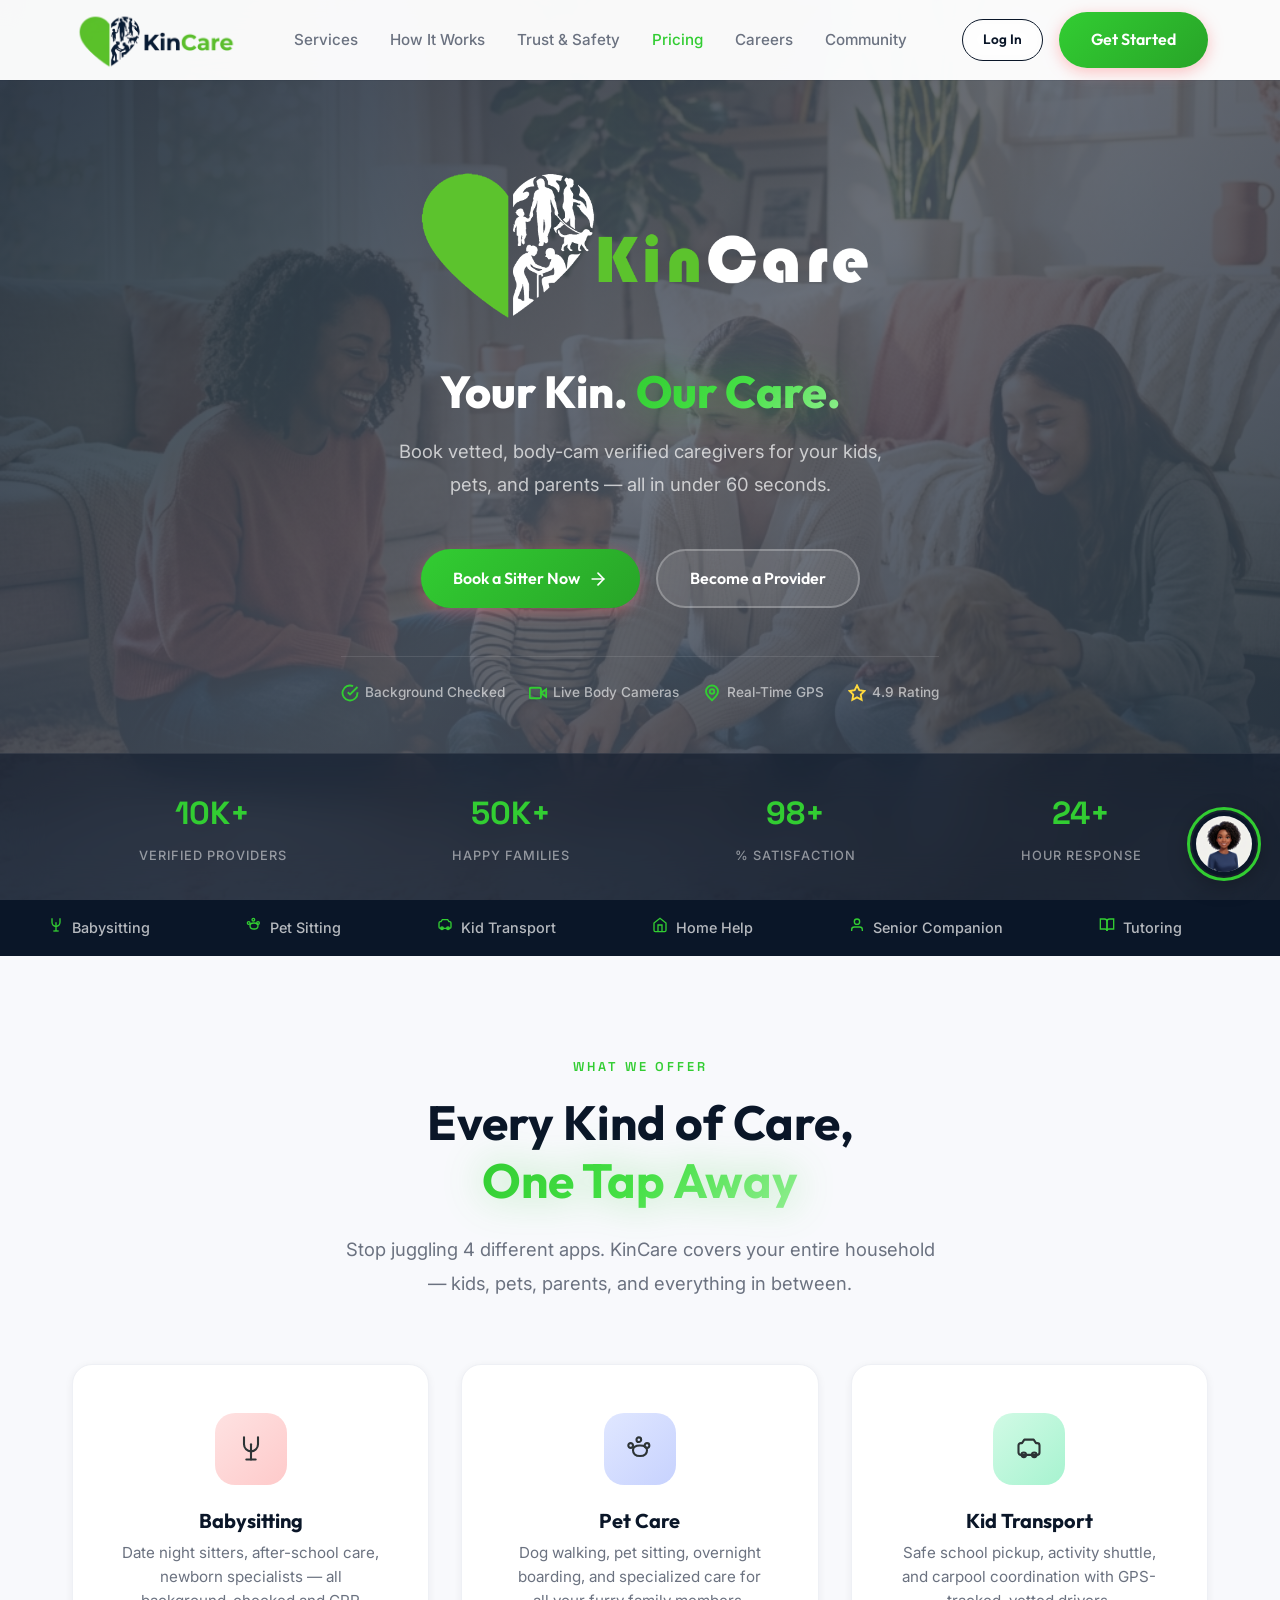
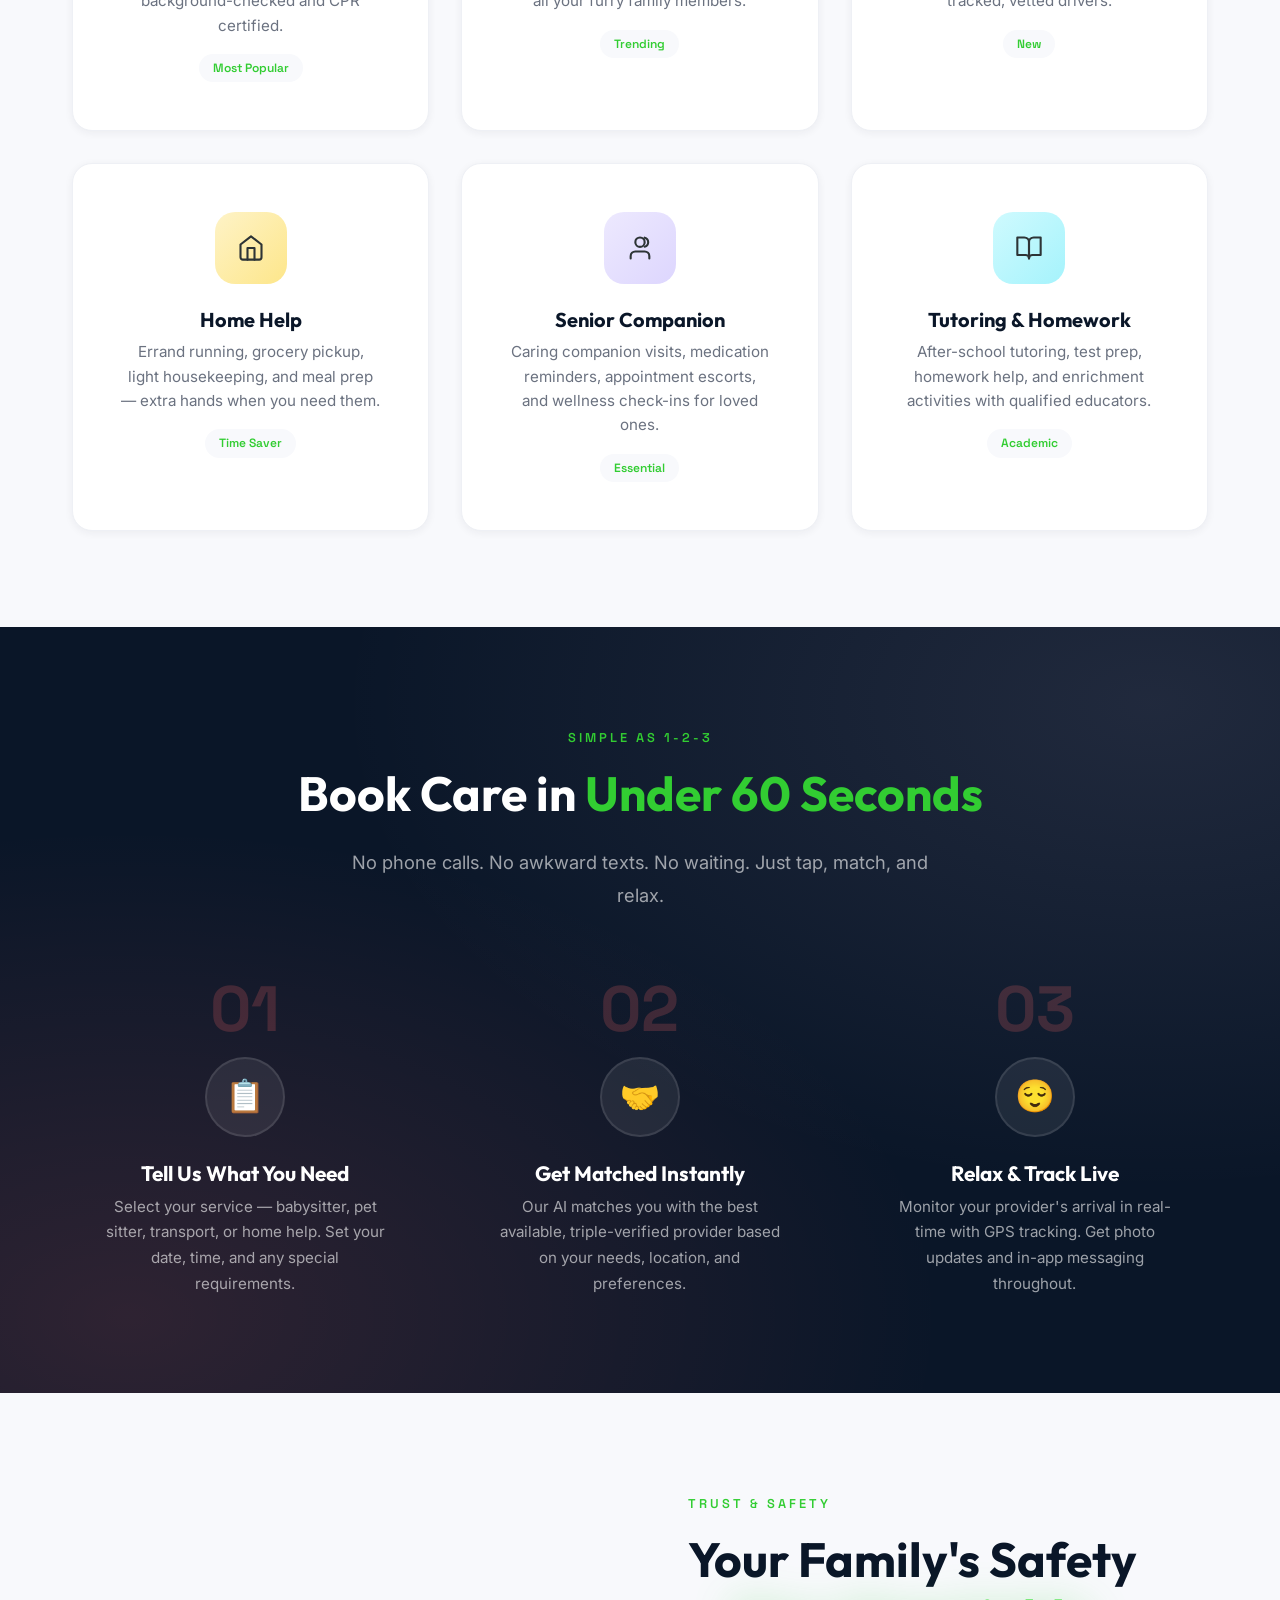
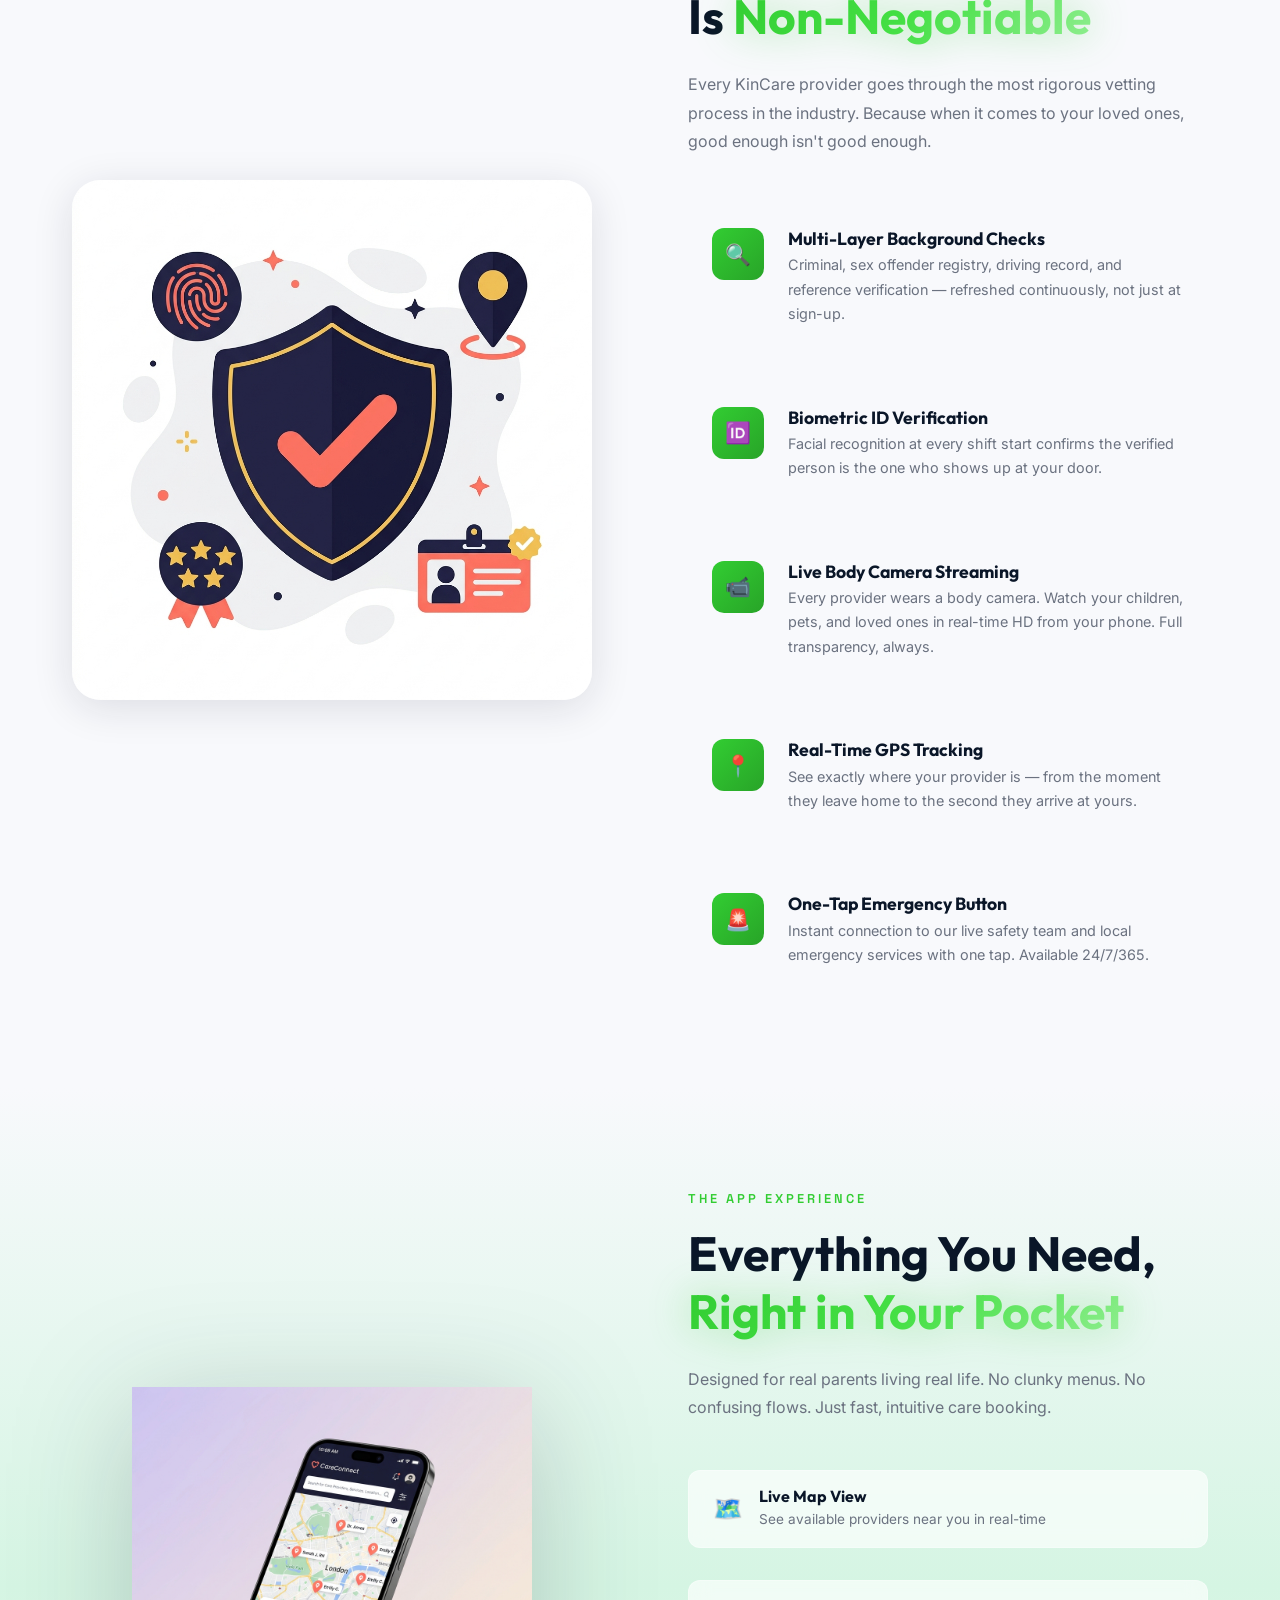
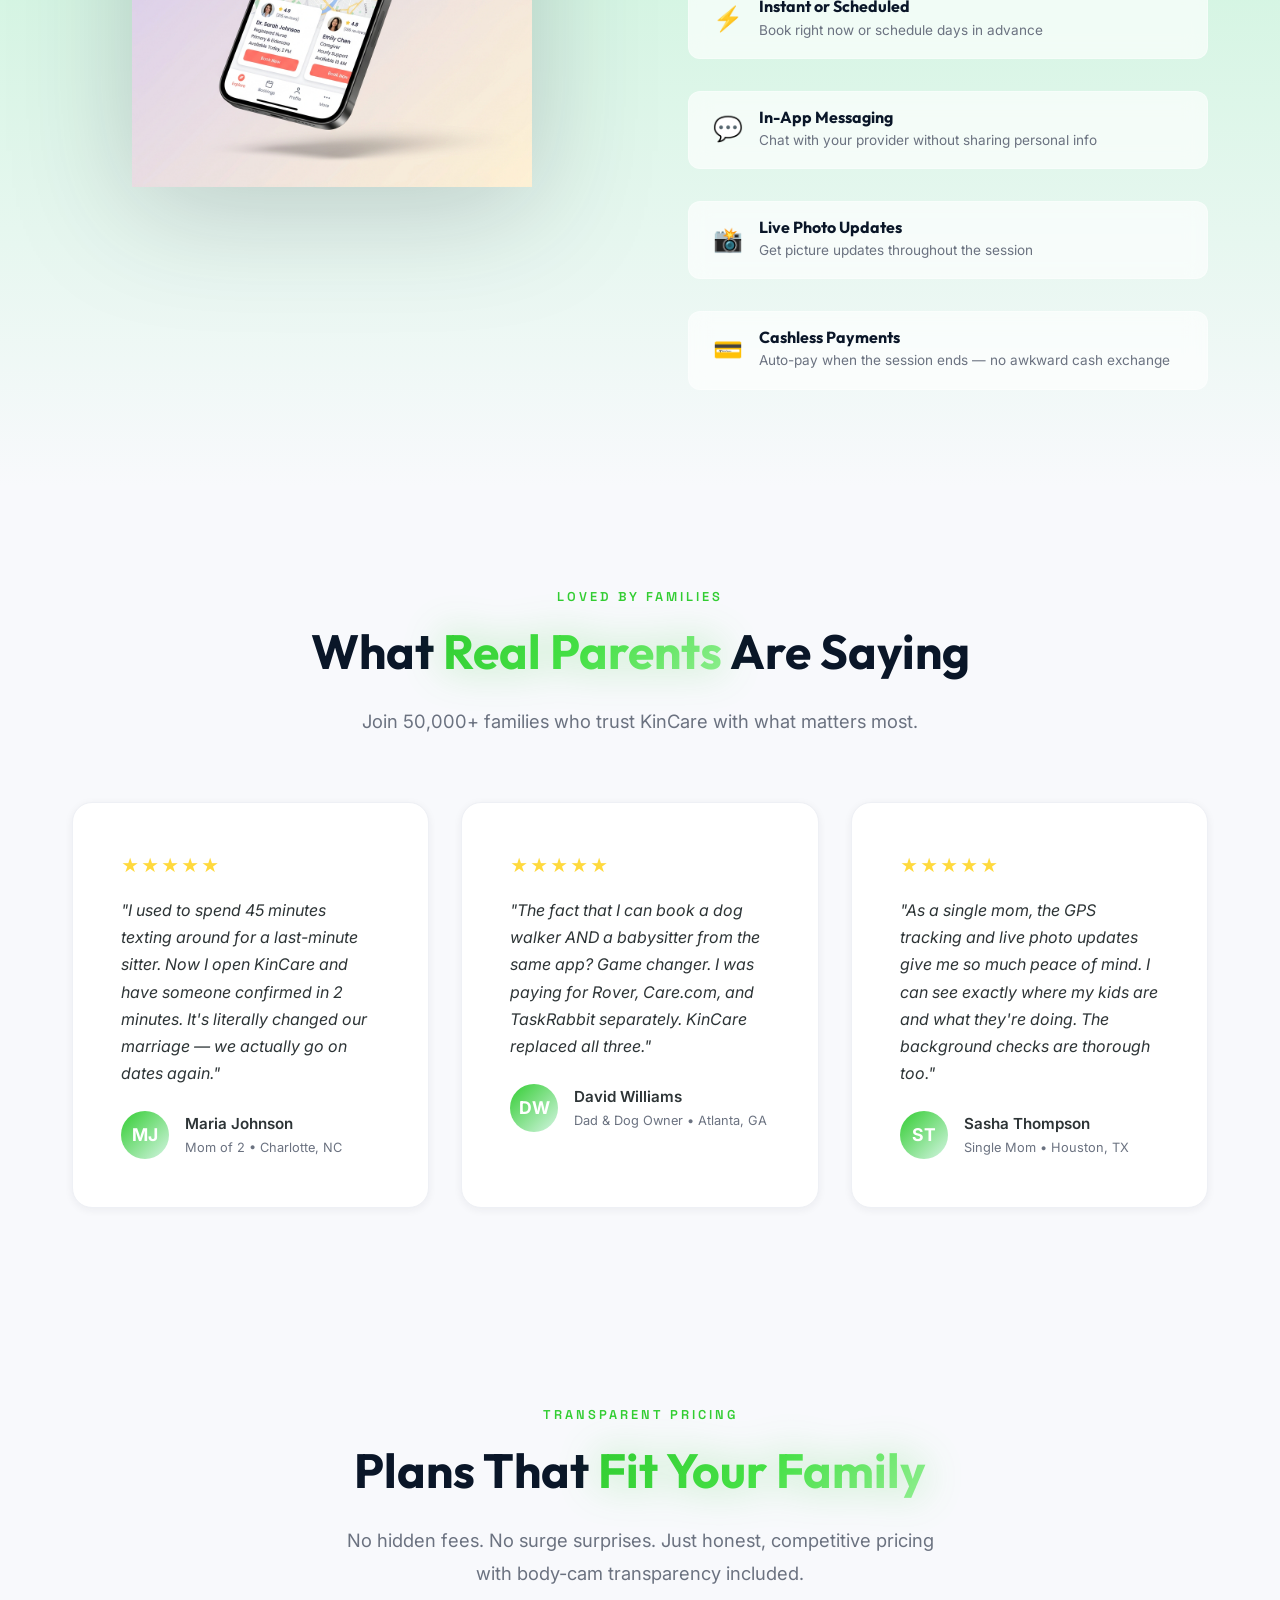
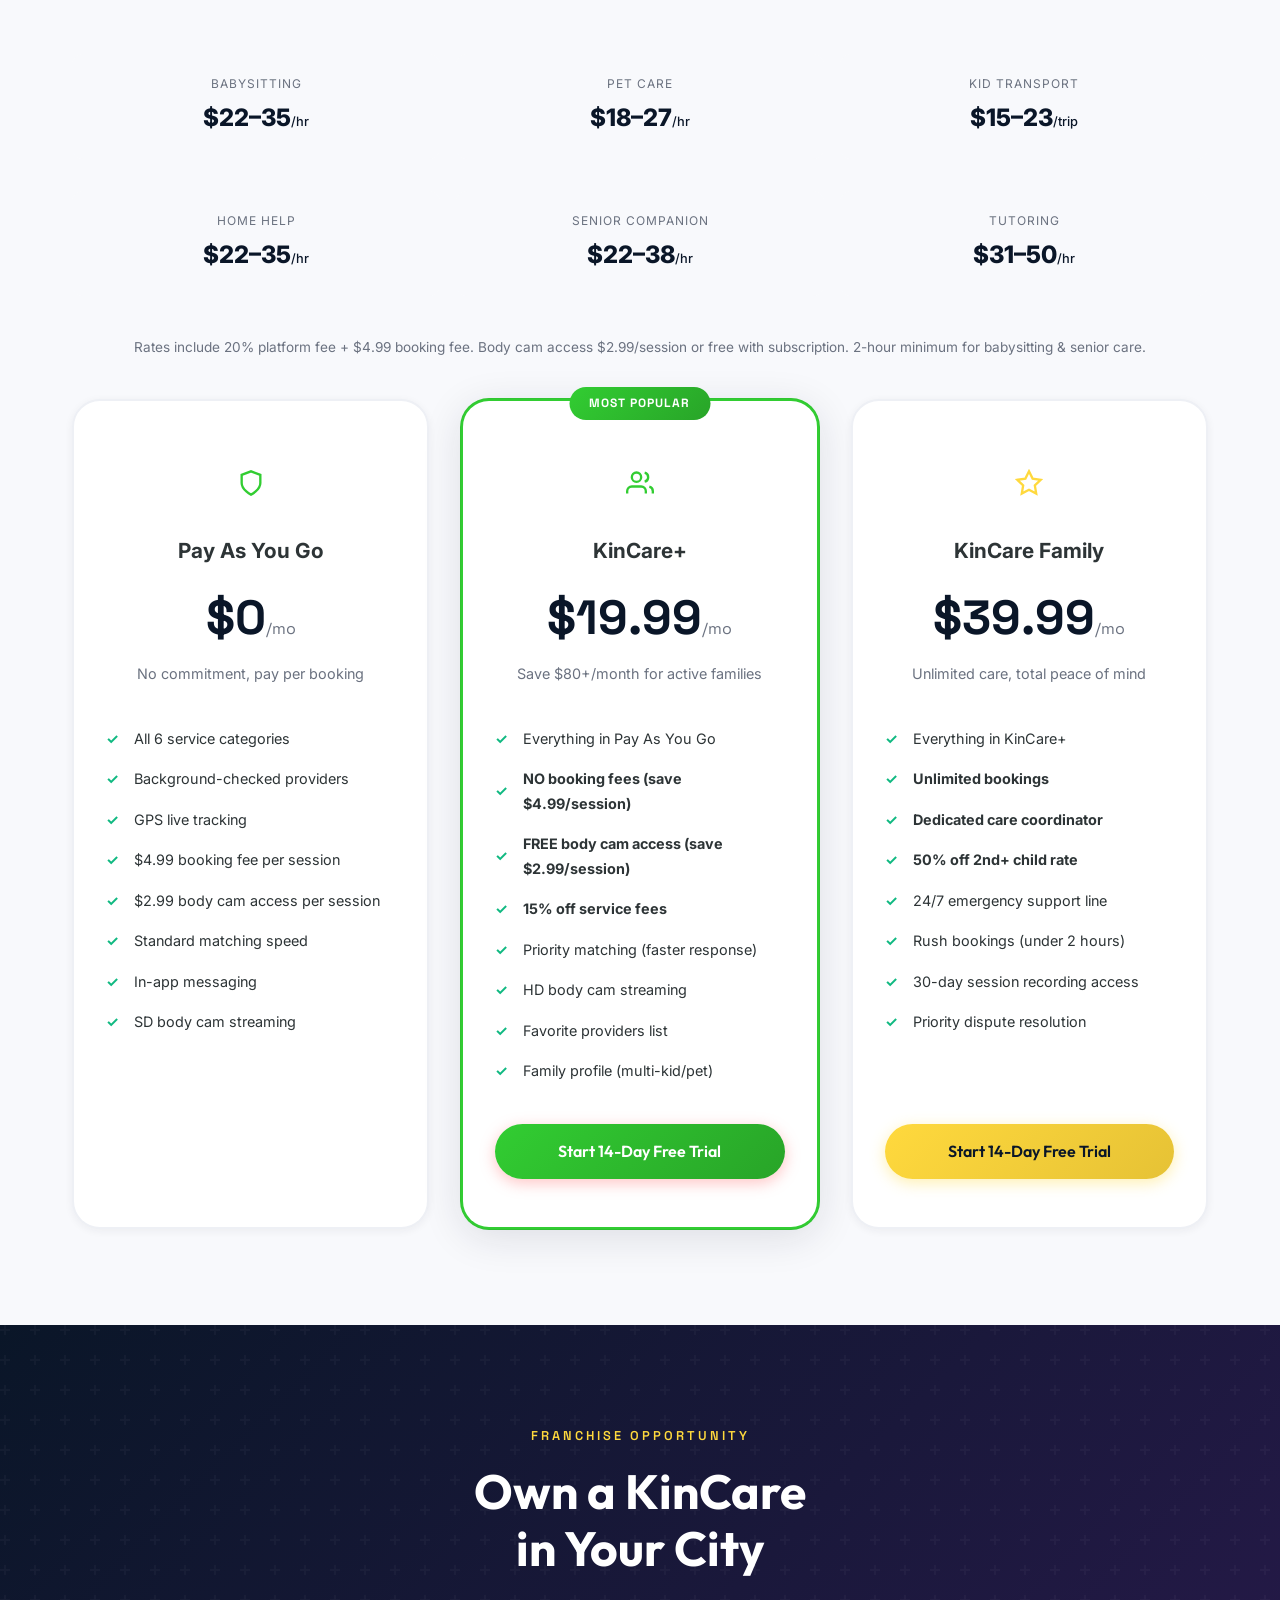
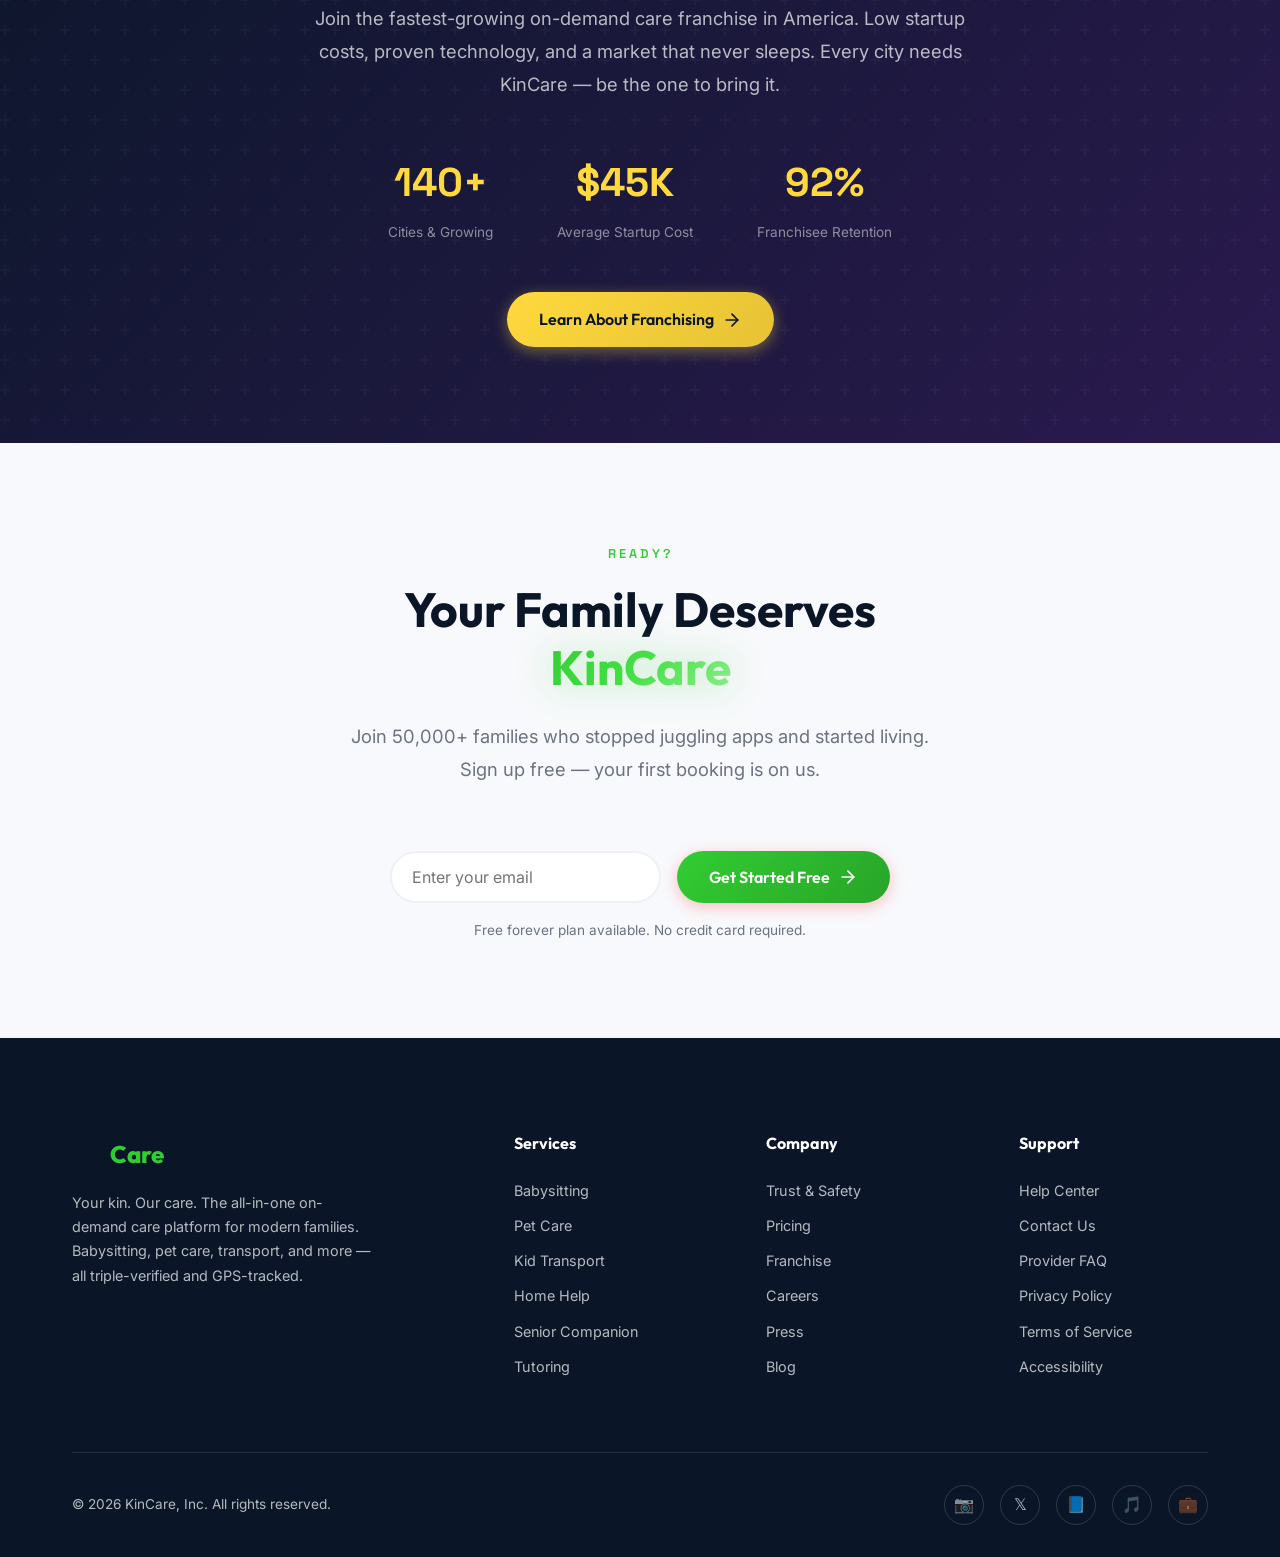
==== commit de4c64f7: "Update pricing to competitive rates - 20% platform fee, .99 KinCare+, .99 Family tier, per-service r" ====
--- a/index.html
+++ b/index.html
@@ -400,62 +400,97 @@
   <section class="pricing section-padding" id="pricing">
     <div class="container">
       <div class="text-center">
-        <span class="section-label reveal">Simple Pricing</span>
+        <span class="section-label reveal">Transparent Pricing</span>
         <h2 class="section-title reveal">Plans That <span class="gradient-text">Fit Your Family</span></h2>
-        <p class="section-subtitle reveal">Start free, upgrade when you're ready. No hidden fees. Cancel anytime.</p>
-      </div>
+        <p class="section-subtitle reveal">No hidden fees. No surge surprises. Just honest, competitive pricing with body-cam transparency included.</p>
+      </div>
+
+      <!-- Service Rate Cards -->
+      <div class="services-rate-bar reveal" style="display:grid; grid-template-columns:repeat(3,1fr); gap:1rem; margin:2rem 0; text-align:center;">
+        <div style="background:var(--cloud); border-radius:12px; padding:1.25rem;">
+          <div style="font-size:0.75rem; text-transform:uppercase; letter-spacing:1px; color:var(--text-secondary); margin-bottom:0.25rem;">Babysitting</div>
+          <div style="font-size:1.5rem; font-weight:800; color:var(--navy);">$22–35<span style="font-size:0.8rem; font-weight:500;">/hr</span></div>
+        </div>
+        <div style="background:var(--cloud); border-radius:12px; padding:1.25rem;">
+          <div style="font-size:0.75rem; text-transform:uppercase; letter-spacing:1px; color:var(--text-secondary); margin-bottom:0.25rem;">Pet Care</div>
+          <div style="font-size:1.5rem; font-weight:800; color:var(--navy);">$18–27<span style="font-size:0.8rem; font-weight:500;">/hr</span></div>
+        </div>
+        <div style="background:var(--cloud); border-radius:12px; padding:1.25rem;">
+          <div style="font-size:0.75rem; text-transform:uppercase; letter-spacing:1px; color:var(--text-secondary); margin-bottom:0.25rem;">Kid Transport</div>
+          <div style="font-size:1.5rem; font-weight:800; color:var(--navy);">$15–23<span style="font-size:0.8rem; font-weight:500;">/trip</span></div>
+        </div>
+      </div>
+      <div class="services-rate-bar reveal" style="display:grid; grid-template-columns:repeat(3,1fr); gap:1rem; margin:0 0 2.5rem; text-align:center;">
+        <div style="background:var(--cloud); border-radius:12px; padding:1.25rem;">
+          <div style="font-size:0.75rem; text-transform:uppercase; letter-spacing:1px; color:var(--text-secondary); margin-bottom:0.25rem;">Home Help</div>
+          <div style="font-size:1.5rem; font-weight:800; color:var(--navy);">$22–35<span style="font-size:0.8rem; font-weight:500;">/hr</span></div>
+        </div>
+        <div style="background:var(--cloud); border-radius:12px; padding:1.25rem;">
+          <div style="font-size:0.75rem; text-transform:uppercase; letter-spacing:1px; color:var(--text-secondary); margin-bottom:0.25rem;">Senior Companion</div>
+          <div style="font-size:1.5rem; font-weight:800; color:var(--navy);">$22–38<span style="font-size:0.8rem; font-weight:500;">/hr</span></div>
+        </div>
+        <div style="background:var(--cloud); border-radius:12px; padding:1.25rem;">
+          <div style="font-size:0.75rem; text-transform:uppercase; letter-spacing:1px; color:var(--text-secondary); margin-bottom:0.25rem;">Tutoring</div>
+          <div style="font-size:1.5rem; font-weight:800; color:var(--navy);">$31–50<span style="font-size:0.8rem; font-weight:500;">/hr</span></div>
+        </div>
+      </div>
+
+      <p class="text-center reveal" style="font-size:0.85rem; color:var(--text-secondary); margin-bottom:2.5rem;">Rates include 20% platform fee + $4.99 booking fee. Body cam access $2.99/session or free with subscription. 2-hour minimum for babysitting &amp; senior care.</p>
 
       <div class="pricing-grid">
         <div class="pricing-card reveal reveal-delay-1" id="pricing-free">
-          <div class="pricing-icon">🌱</div>
-          <div class="pricing-name">Starter</div>
-          <div class="pricing-price">Free</div>
-          <div class="pricing-desc">Perfect for trying KinCare</div>
+          <div class="pricing-icon"><svg width="28" height="28" viewBox="0 0 24 24" fill="none" stroke="#32CD32" stroke-width="2"><path d="M12 22s8-4 8-10V5l-8-3-8 3v7c0 6 8 10 8 10z"/></svg></div>
+          <div class="pricing-name">Pay As You Go</div>
+          <div class="pricing-price">$0<span>/mo</span></div>
+          <div class="pricing-desc">No commitment, pay per booking</div>
           <ul class="pricing-features">
-            <li>Browse provider profiles</li>
-            <li>3 bookings per month</li>
-            <li>Standard matching</li>
+            <li>All 6 service categories</li>
+            <li>Background-checked providers</li>
+            <li>GPS live tracking</li>
+            <li>$4.99 booking fee per session</li>
+            <li>$2.99 body cam access per session</li>
+            <li>Standard matching speed</li>
             <li>In-app messaging</li>
-            <li>Background-checked providers</li>
+            <li>SD body cam streaming</li>
           </ul>
           <a href="#cta" class="btn btn-secondary" id="pricing-free-cta" style="width:100%; justify-content:center;">Get Started Free</a>
         </div>
 
         <div class="pricing-card featured reveal reveal-delay-2" id="pricing-family">
           <div class="pricing-badge">Most Popular</div>
-          <div class="pricing-icon">👨‍👩‍👧‍👦</div>
-          <div class="pricing-name">Family</div>
-          <div class="pricing-price">$14.99<span>/mo</span></div>
-          <div class="pricing-desc">For active, busy families</div>
+          <div class="pricing-icon"><svg width="28" height="28" viewBox="0 0 24 24" fill="none" stroke="#32CD32" stroke-width="2"><path d="M17 21v-2a4 4 0 0 0-4-4H5a4 4 0 0 0-4 4v2"/><circle cx="9" cy="7" r="4"/><path d="M23 21v-2a4 4 0 0 0-3-3.87"/><path d="M16 3.13a4 4 0 0 1 0 7.75"/></svg></div>
+          <div class="pricing-name">KinCare+</div>
+          <div class="pricing-price">$19.99<span>/mo</span></div>
+          <div class="pricing-desc">Save $80+/month for active families</div>
           <ul class="pricing-features">
-            <li>Unlimited bookings</li>
-            <li>Priority AI matching</li>
-            <li>Reduced service fees</li>
-            <li>GPS live tracking</li>
-            <li>Photo updates</li>
+            <li>Everything in Pay As You Go</li>
+            <li style="font-weight:700; color:var(--lime-dark);">NO booking fees (save $4.99/session)</li>
+            <li style="font-weight:700; color:var(--lime-dark);">FREE body cam access (save $2.99/session)</li>
+            <li style="font-weight:700; color:var(--lime-dark);">15% off service fees</li>
+            <li>Priority matching (faster response)</li>
+            <li>HD body cam streaming</li>
             <li>Favorite providers list</li>
             <li>Family profile (multi-kid/pet)</li>
-            <li>24/7 priority support</li>
           </ul>
           <a href="#cta" class="btn btn-primary" id="pricing-family-cta" style="width:100%; justify-content:center;">Start 14-Day Free Trial</a>
         </div>
 
         <div class="pricing-card reveal reveal-delay-3" id="pricing-pro">
-          <div class="pricing-icon">🏢</div>
-          <div class="pricing-name">KinCare Pro</div>
-          <div class="pricing-price">Custom</div>
-          <div class="pricing-desc">For employers & organizations</div>
+          <div class="pricing-icon"><svg width="28" height="28" viewBox="0 0 24 24" fill="none" stroke="#FFD93D" stroke-width="2"><polygon points="12 2 15.09 8.26 22 9.27 17 14.14 18.18 21.02 12 17.77 5.82 21.02 7 14.14 2 9.27 8.91 8.26 12 2"/></svg></div>
+          <div class="pricing-name">KinCare Family</div>
+          <div class="pricing-price">$39.99<span>/mo</span></div>
+          <div class="pricing-desc">Unlimited care, total peace of mind</div>
           <ul class="pricing-features">
-            <li>Employee care benefits</li>
-            <li>Custom provider pools</li>
-            <li>Admin dashboard & reporting</li>
-            <li>Bulk booking credits</li>
-            <li>Dedicated account manager</li>
-            <li>SSO & HR integration</li>
-            <li>Invoice billing</li>
-            <li>Branded employee portal</li>
+            <li>Everything in KinCare+</li>
+            <li style="font-weight:700; color:var(--lime-dark);">Unlimited bookings</li>
+            <li style="font-weight:700; color:var(--lime-dark);">Dedicated care coordinator</li>
+            <li style="font-weight:700; color:var(--lime-dark);">50% off 2nd+ child rate</li>
+            <li>24/7 emergency support line</li>
+            <li>Rush bookings (under 2 hours)</li>
+            <li>30-day session recording access</li>
+            <li>Priority dispute resolution</li>
           </ul>
-          <a href="#cta" class="btn btn-gold" id="pricing-pro-cta" style="width:100%; justify-content:center;">Contact Sales</a>
+          <a href="#cta" class="btn btn-gold" id="pricing-pro-cta" style="width:100%; justify-content:center;">Start 14-Day Free Trial</a>
         </div>
       </div>
     </div>
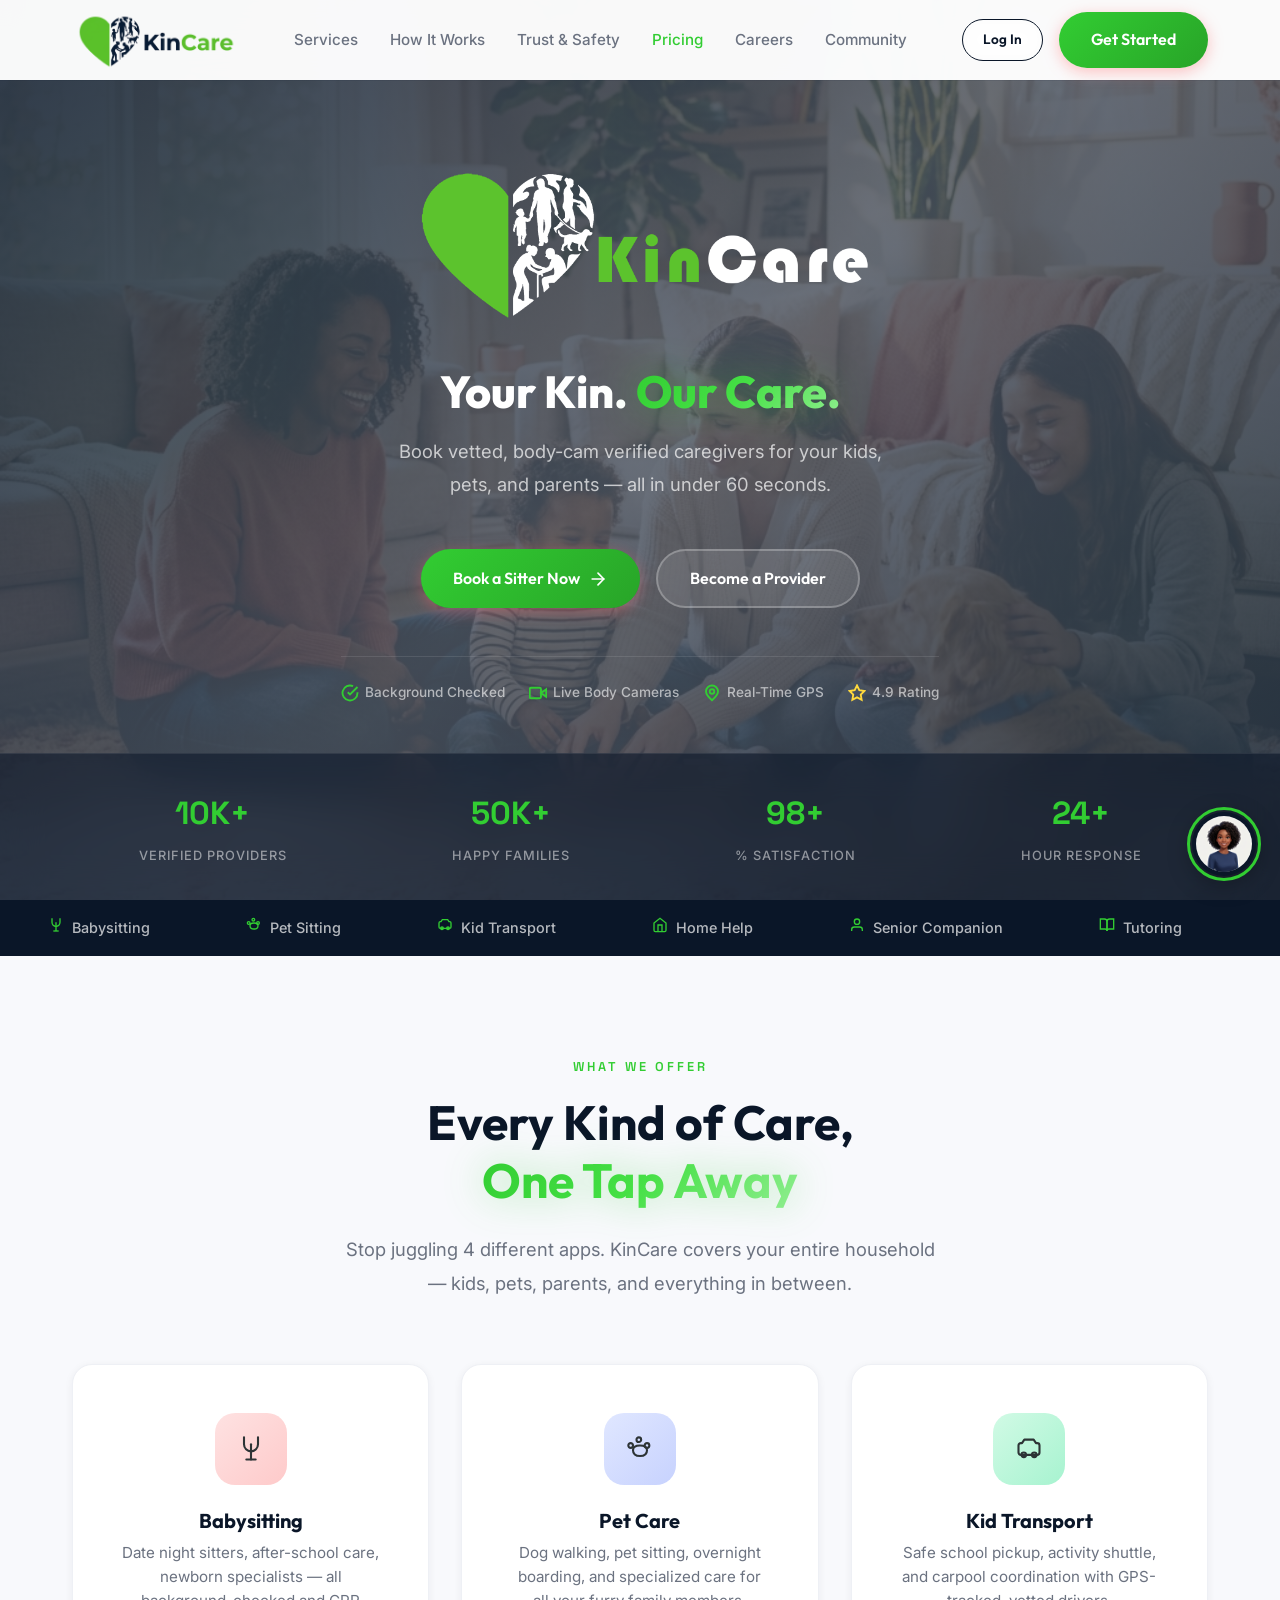
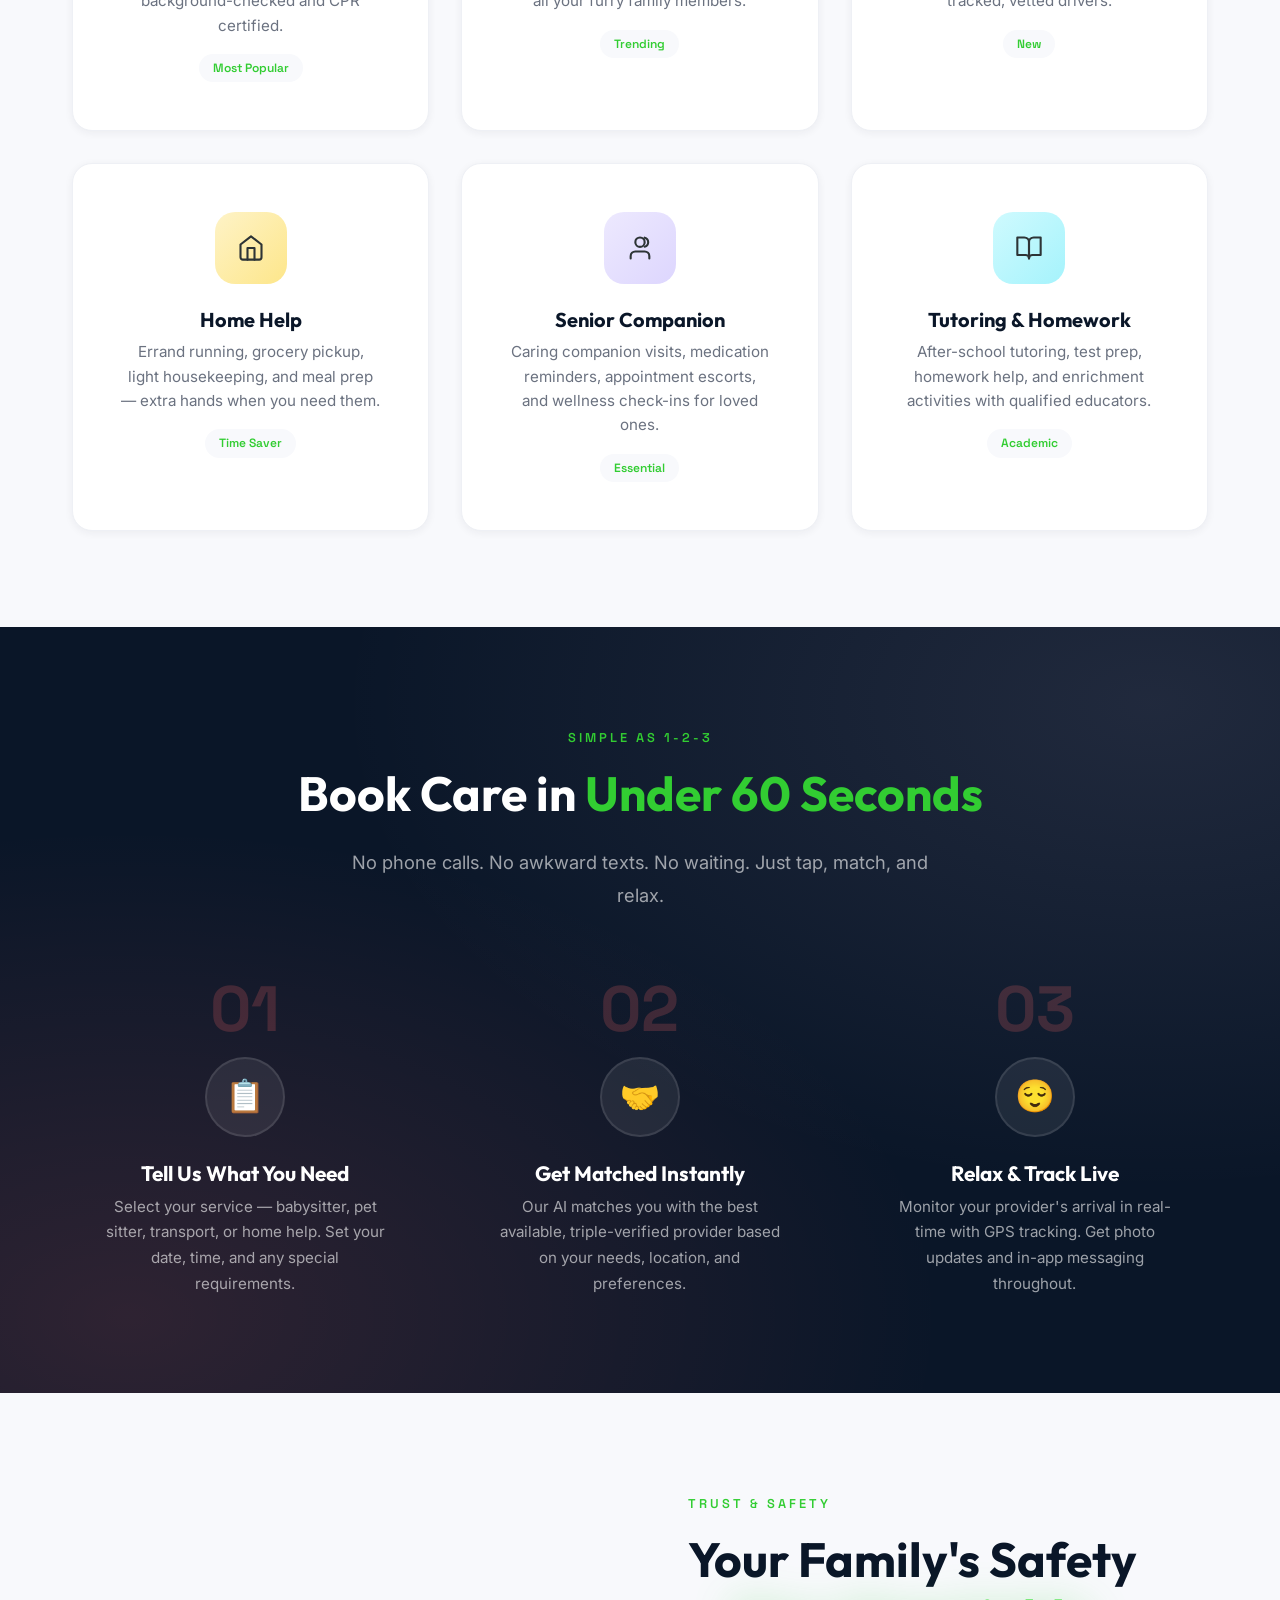
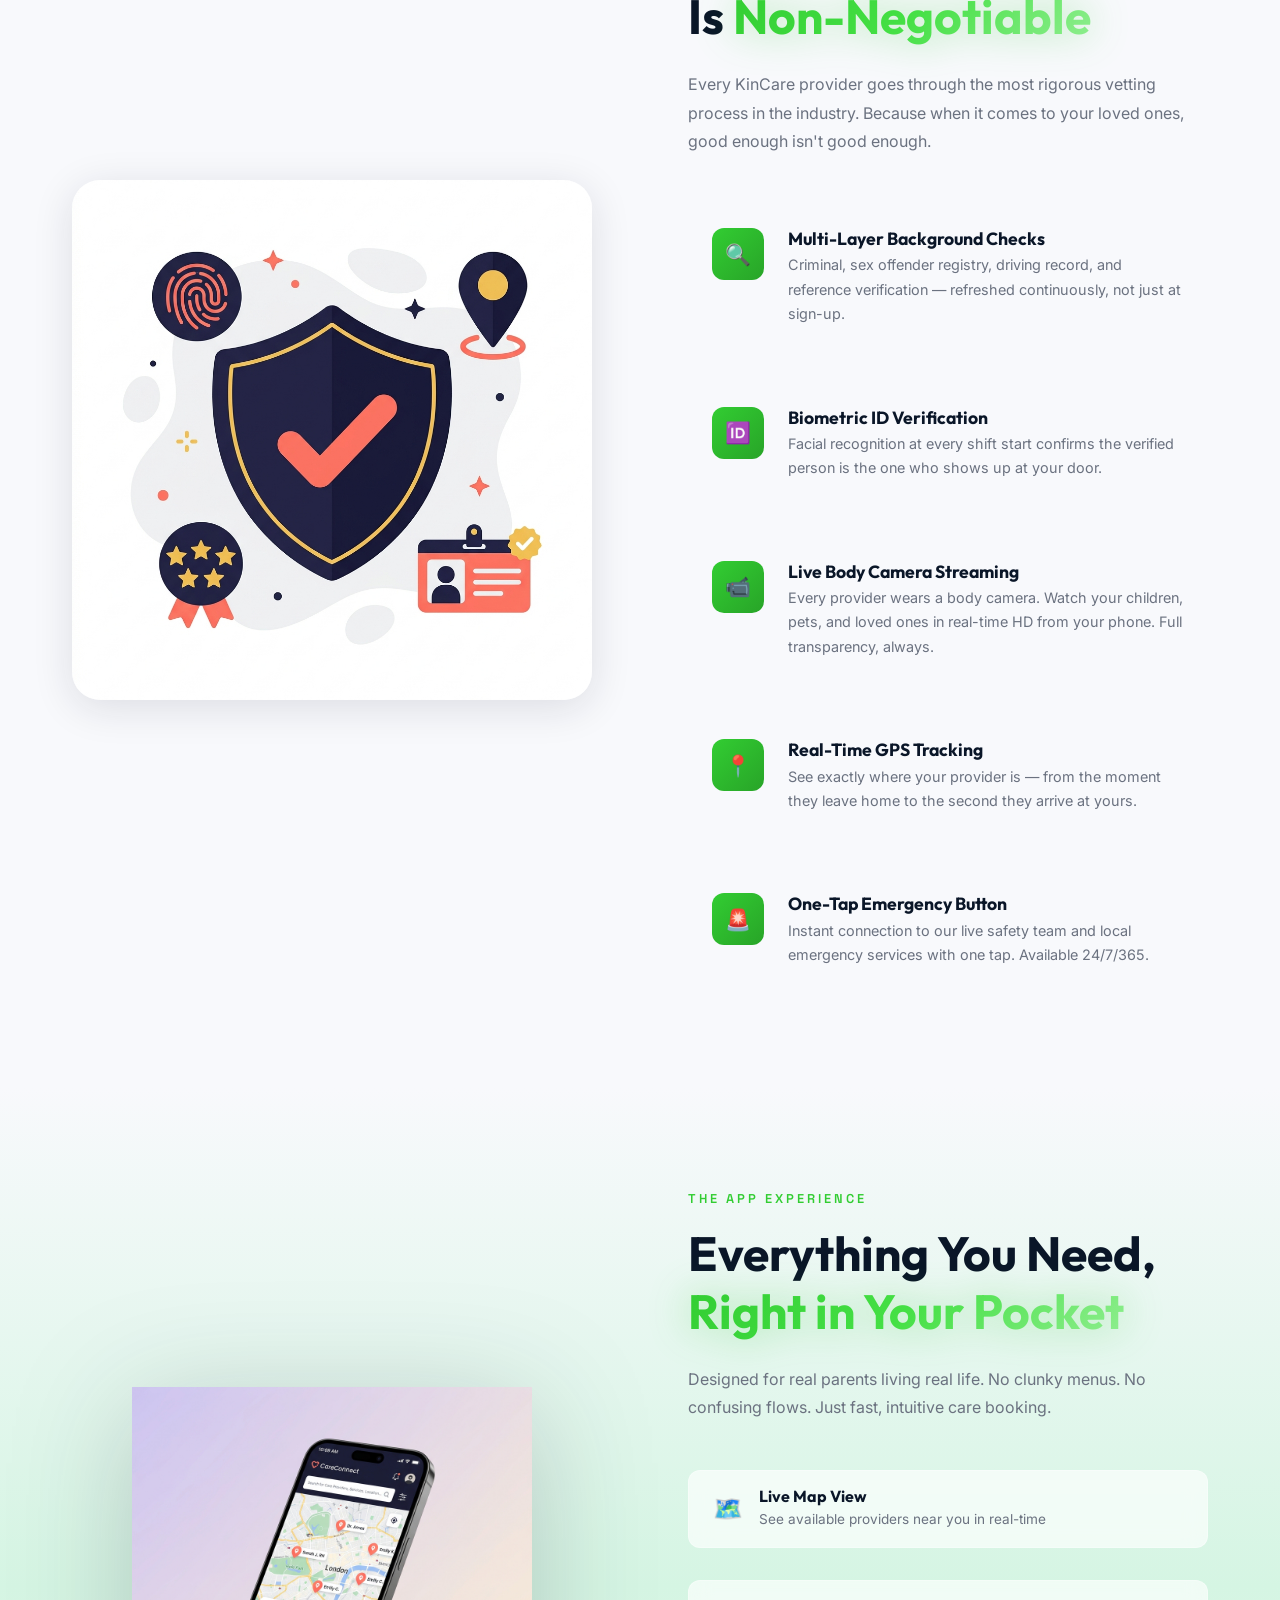
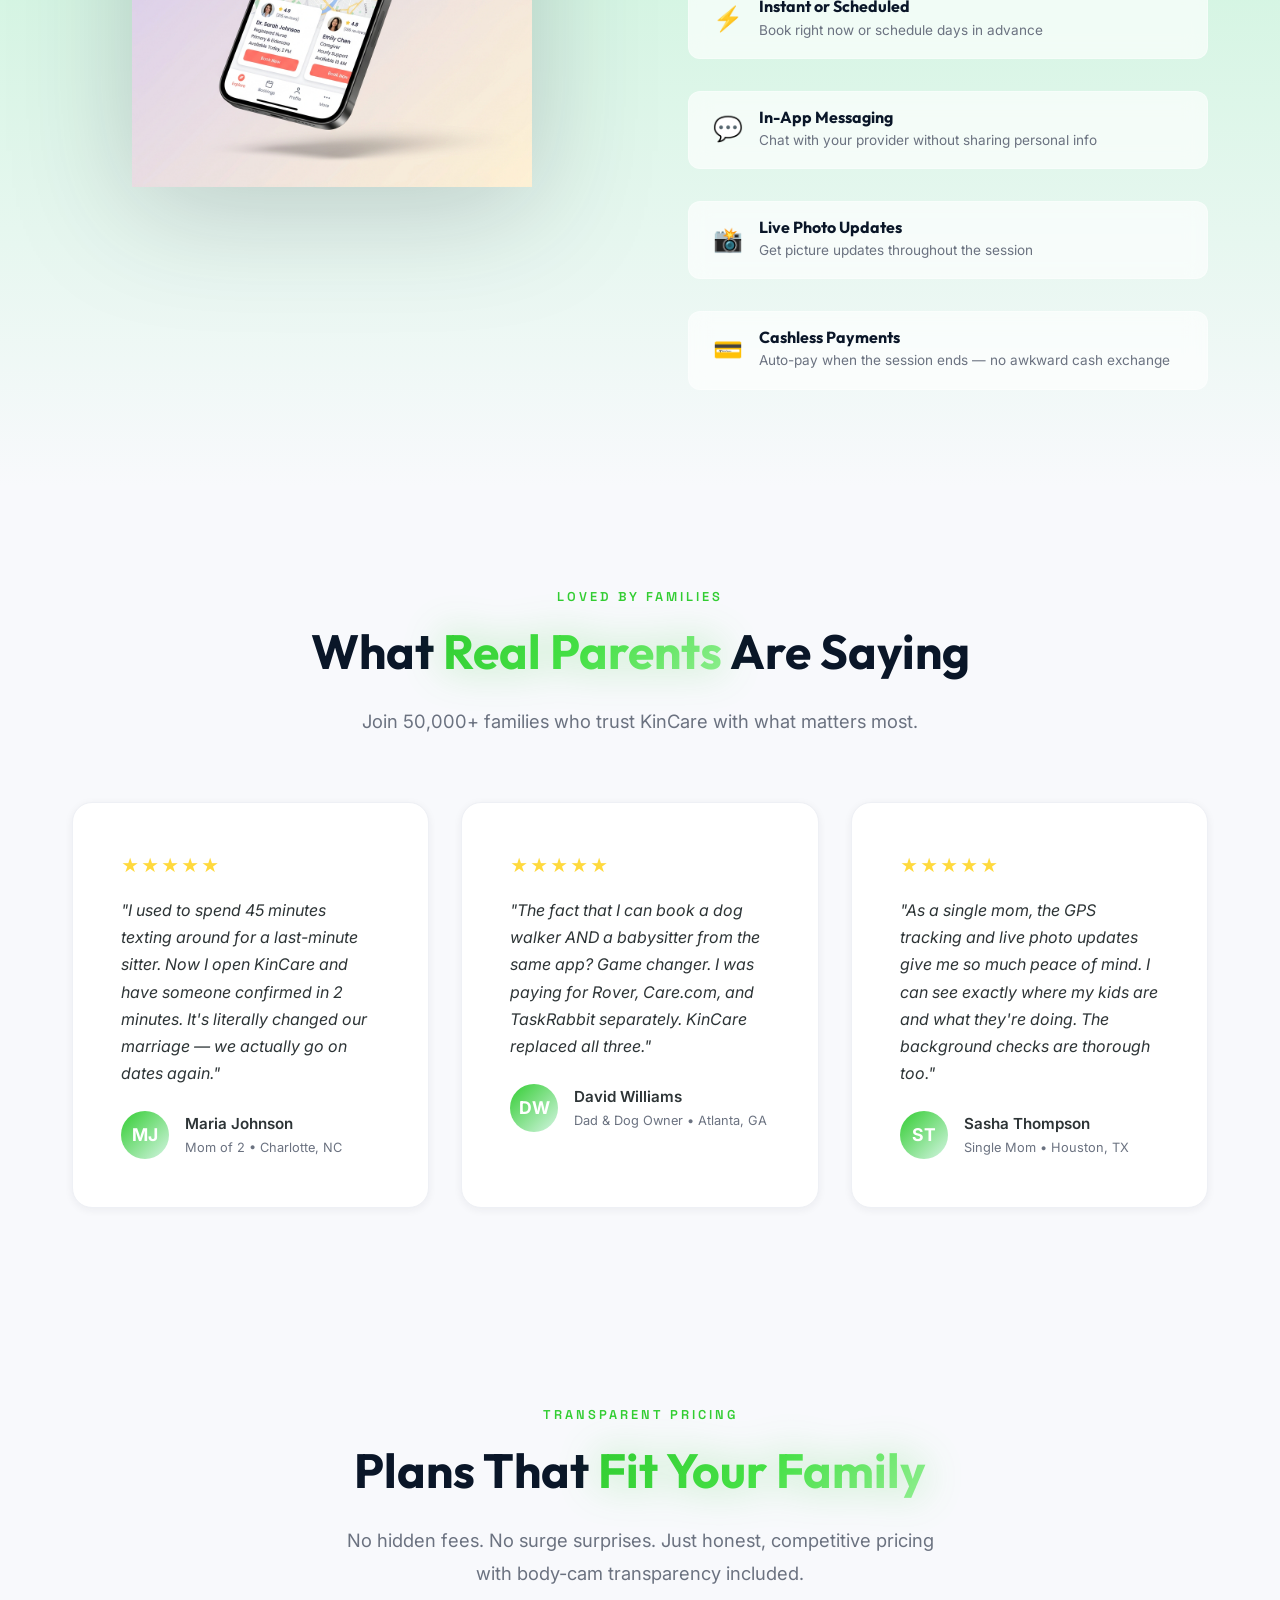
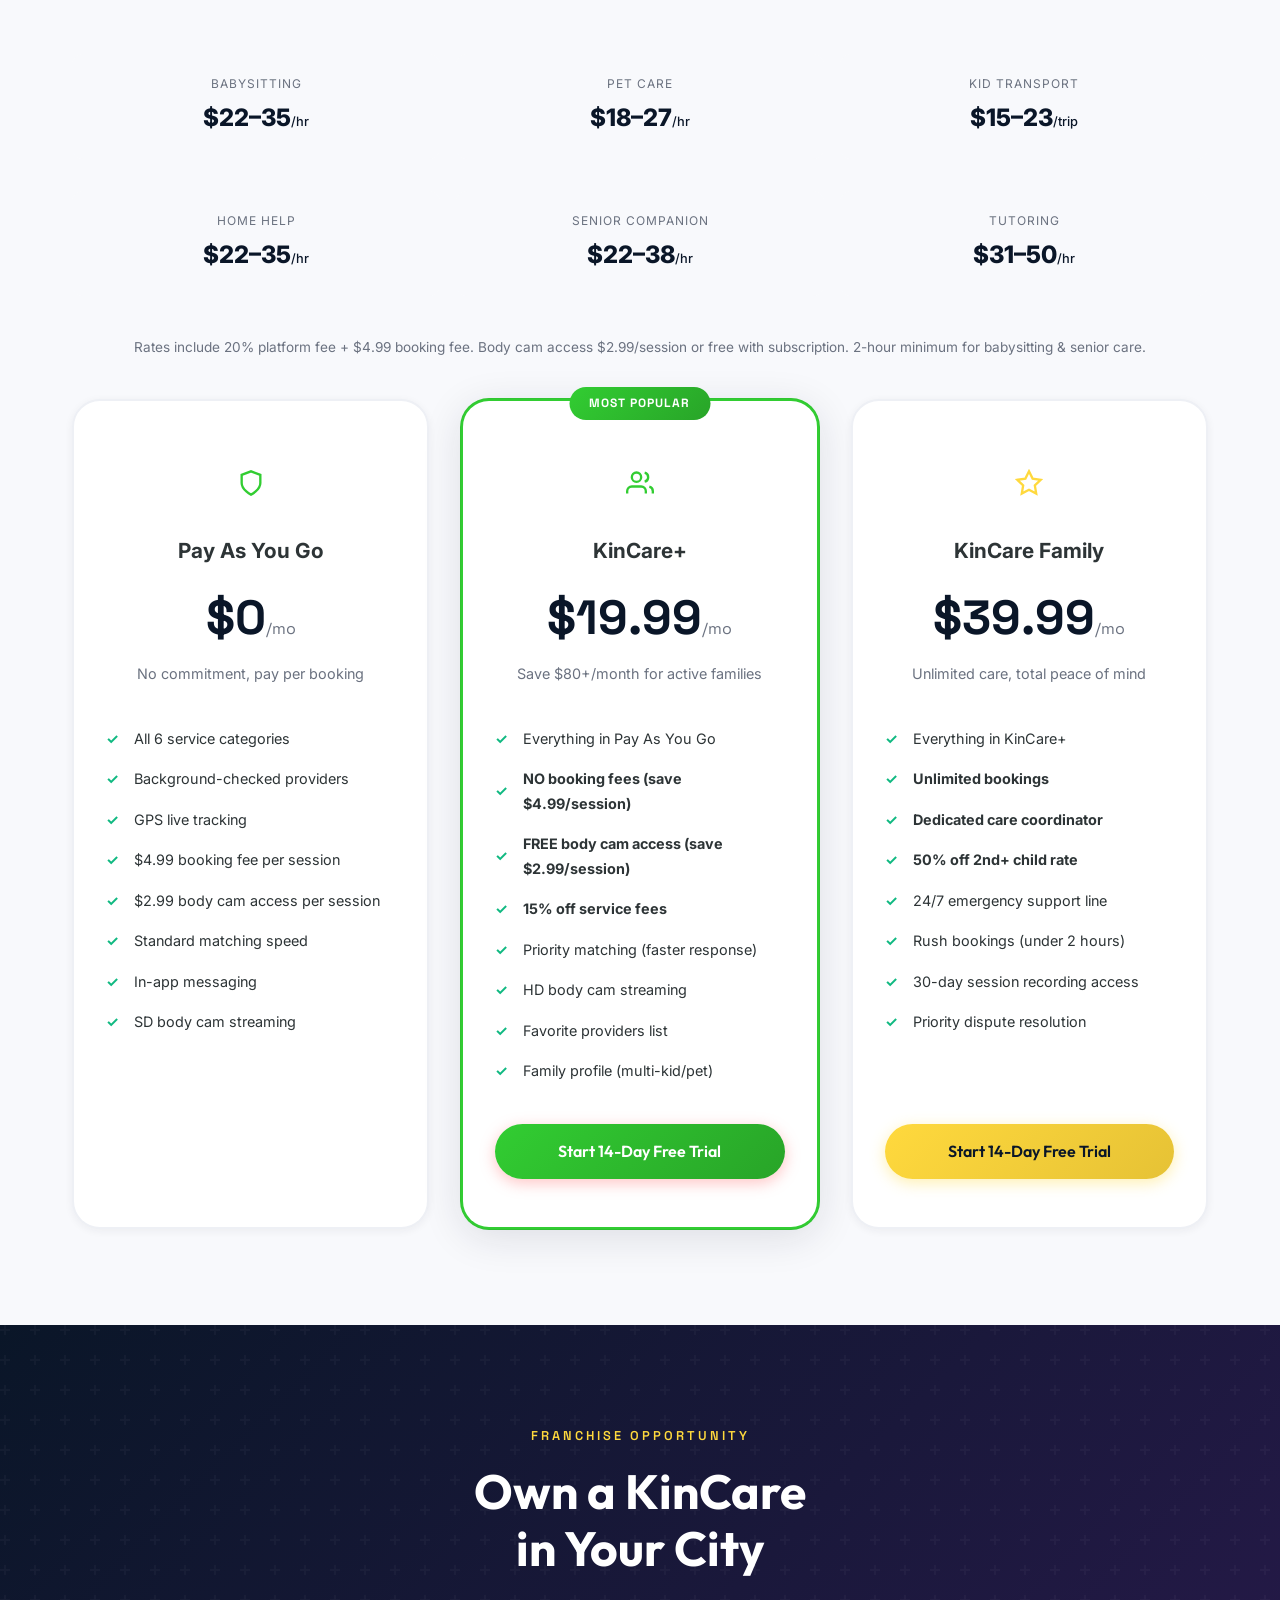
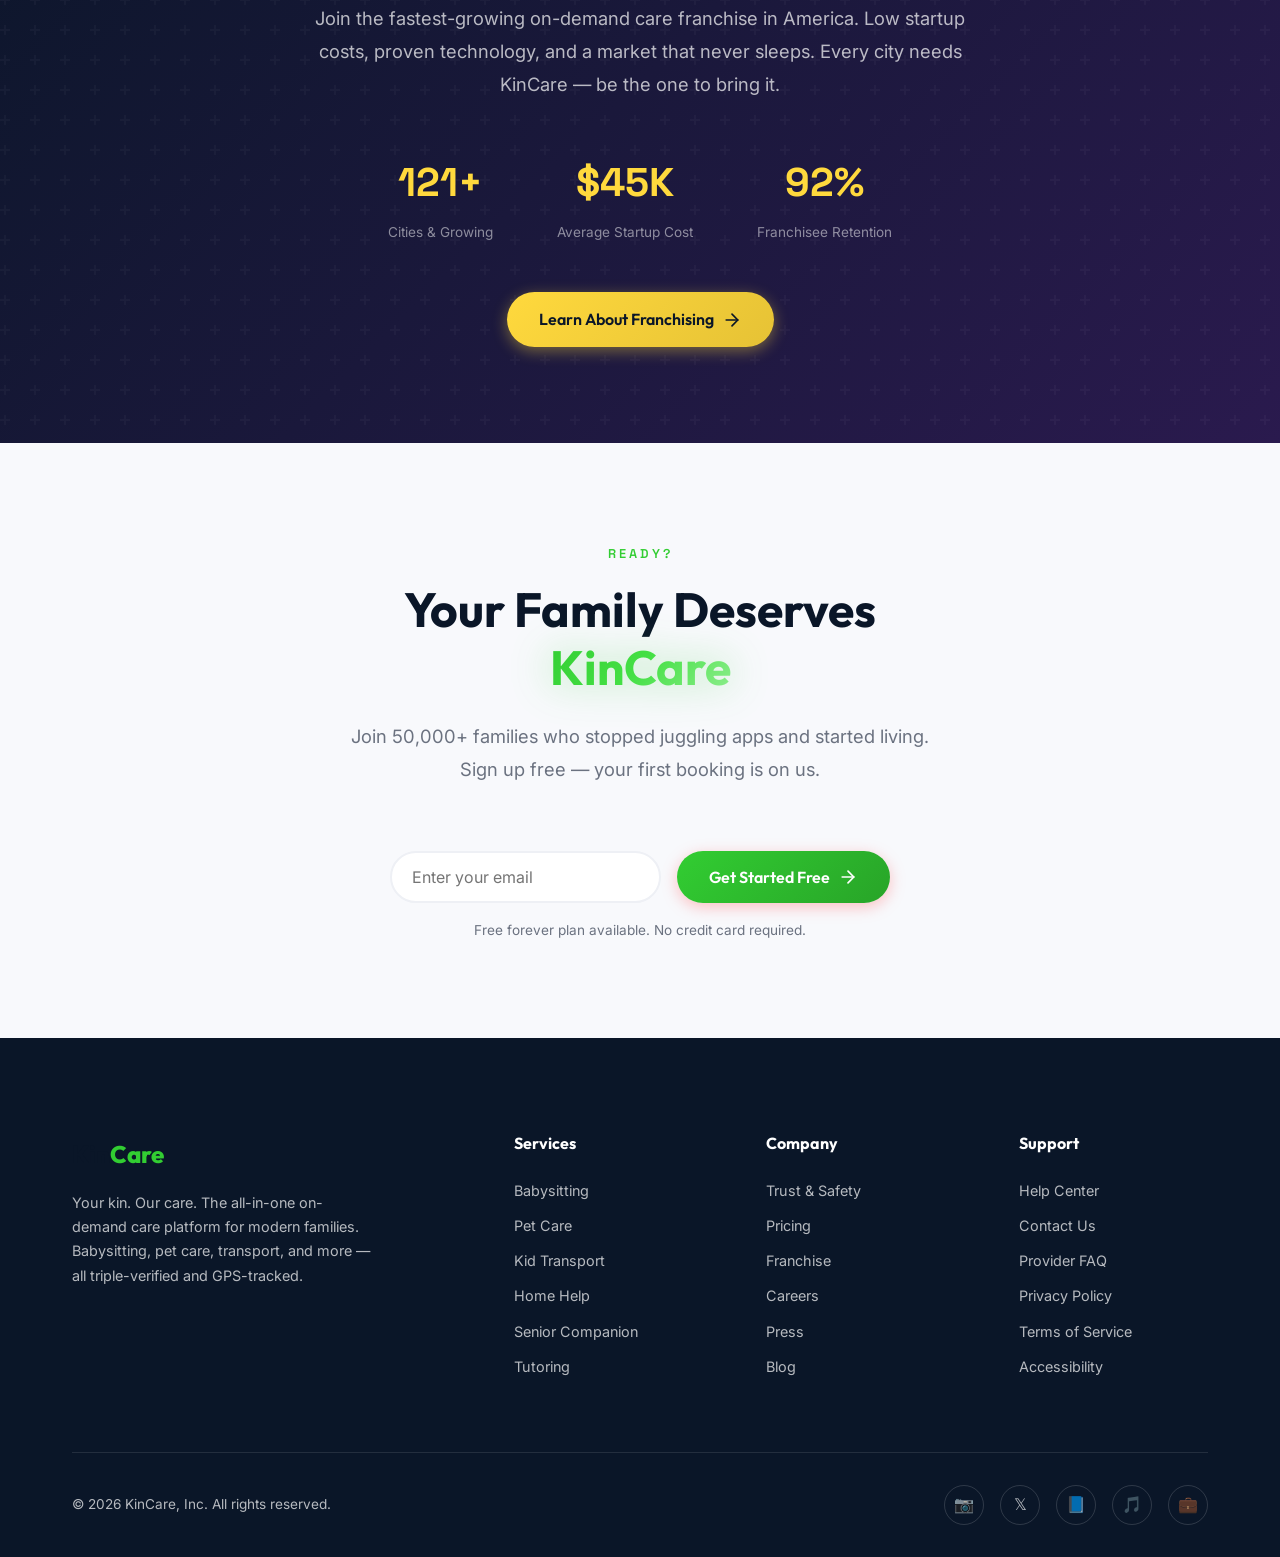
==== commit d8df3c8d: "SEO overhaul: robots.txt, sitemap.xml, JSON-LD structured data, OG/Twitter cards, geo tags, canonica" ====
--- a/index.html
+++ b/index.html
@@ -3,14 +3,202 @@
 <head>
   <meta charset="UTF-8">
   <meta name="viewport" content="width=device-width, initial-scale=1.0">
-  <title>KinCare — Your Kin. Our Care. | On-Demand Babysitting, Pet Care & Family Services</title>
-  <meta name="description" content="KinCare is the all-in-one on-demand care platform. Book vetted babysitters, pet sitters, kid transport, home help, and more — all in under 60 seconds. Triple-verified providers. GPS tracking. One app for your whole family.">
-  <meta name="keywords" content="babysitting, pet sitting, on-demand care, family services, childcare app, dog walking, kid transport, KinCare">
-  <meta property="og:title" content="KinCare — One App. Whole Family.">
-  <meta property="og:description" content="Book vetted babysitters, pet sitters, and family helpers instantly. Triple-verified. GPS-tracked. Trusted by thousands.">
+  <title>KinCare — On-Demand Babysitting, Pet Care & Family Services | Greensboro NC</title>
+  <meta name="description" content="KinCare is Greensboro's trusted on-demand care platform. Book background-checked, body-cam verified babysitters, pet sitters, kid transport, home help & senior companions in under 60 seconds. GPS-tracked sessions.">
+  <meta name="keywords" content="babysitting Greensboro NC, pet sitting near me, on-demand childcare, family services app, dog walking, kid transport, senior care, KinCare, body camera babysitter, background checked sitter">
+  <link rel="canonical" href="https://kincare-platform.netlify.app/">
+
+  <!-- Open Graph / Facebook -->
   <meta property="og:type" content="website">
+  <meta property="og:url" content="https://kincare-platform.netlify.app/">
+  <meta property="og:title" content="KinCare — Your Kin. Our Care. | On-Demand Family Services">
+  <meta property="og:description" content="Book vetted, body-cam verified babysitters, pet sitters, and family helpers instantly. Background checked. GPS-tracked. Trusted by families in Greensboro NC.">
+  <meta property="og:image" content="https://kincare-platform.netlify.app/hero.png">
+  <meta property="og:image:width" content="1200">
+  <meta property="og:image:height" content="630">
+  <meta property="og:site_name" content="KinCare">
+  <meta property="og:locale" content="en_US">
+
+  <!-- Twitter Card -->
+  <meta name="twitter:card" content="summary_large_image">
+  <meta name="twitter:title" content="KinCare — On-Demand Babysitting, Pet Care & Family Services">
+  <meta name="twitter:description" content="Book background-checked, body-cam verified caregivers for your kids, pets, and parents — all in under 60 seconds.">
+  <meta name="twitter:image" content="https://kincare-platform.netlify.app/hero.png">
+
+  <!-- Geo Tags (Greensboro NC) -->
+  <meta name="geo.region" content="US-NC">
+  <meta name="geo.placename" content="Greensboro">
+  <meta name="geo.position" content="36.0726;-79.7920">
+  <meta name="ICBM" content="36.0726, -79.7920">
+
+  <!-- Mobile & Brand -->
+  <meta name="theme-color" content="#1A1A2E">
+  <meta name="apple-mobile-web-app-title" content="KinCare">
+  <meta name="application-name" content="KinCare">
+
+  <!-- Preconnect for Performance -->
+  <link rel="preconnect" href="https://fonts.googleapis.com">
+  <link rel="preconnect" href="https://fonts.gstatic.com" crossorigin>
+
   <link rel="stylesheet" href="index.css">
   <link rel="icon" type="image/png" href="logo.png">
+
+  <!-- Structured Data: LocalBusiness -->
+  <script type="application/ld+json">
+  {
+    "@context": "https://schema.org",
+    "@type": "LocalBusiness",
+    "name": "KinCare",
+    "description": "On-demand care platform offering babysitting, pet care, kid transport, home help, senior companion services, and tutoring. All providers are background-checked and body-camera verified.",
+    "url": "https://kincare-platform.netlify.app",
+    "logo": "https://kincare-platform.netlify.app/logo.png",
+    "image": "https://kincare-platform.netlify.app/hero.png",
+    "telephone": "",
+    "email": "sistershappyrentals@gmail.com",
+    "address": {
+      "@type": "PostalAddress",
+      "addressLocality": "Greensboro",
+      "addressRegion": "NC",
+      "addressCountry": "US"
+    },
+    "geo": {
+      "@type": "GeoCoordinates",
+      "latitude": 36.0726,
+      "longitude": -79.7920
+    },
+    "areaServed": {
+      "@type": "City",
+      "name": "Greensboro",
+      "containedInPlace": {
+        "@type": "State",
+        "name": "North Carolina"
+      }
+    },
+    "priceRange": "$18-$35/hr",
+    "openingHoursSpecification": {
+      "@type": "OpeningHoursSpecification",
+      "dayOfWeek": ["Monday","Tuesday","Wednesday","Thursday","Friday","Saturday","Sunday"],
+      "opens": "00:00",
+      "closes": "23:59"
+    },
+    "sameAs": []
+  }
+  </script>
+
+  <!-- Structured Data: Services -->
+  <script type="application/ld+json">
+  {
+    "@context": "https://schema.org",
+    "@type": "ItemList",
+    "name": "KinCare Services",
+    "itemListElement": [
+      {
+        "@type": "Service",
+        "position": 1,
+        "name": "Babysitting",
+        "description": "On-demand babysitters for infants, toddlers, and school-age kids. Background-checked and body-camera equipped.",
+        "provider": {"@type": "Organization", "name": "KinCare"},
+        "areaServed": "Greensboro, NC",
+        "offers": {"@type": "Offer", "price": "22", "priceCurrency": "USD", "unitText": "per hour"}
+      },
+      {
+        "@type": "Service",
+        "position": 2,
+        "name": "Pet Care",
+        "description": "Dog walking, pet sitting, and overnight pet care from verified providers.",
+        "provider": {"@type": "Organization", "name": "KinCare"},
+        "areaServed": "Greensboro, NC",
+        "offers": {"@type": "Offer", "price": "18", "priceCurrency": "USD", "unitText": "per hour"}
+      },
+      {
+        "@type": "Service",
+        "position": 3,
+        "name": "Kid Transport",
+        "description": "Safe, tracked rides for kids to school, sports, and activities.",
+        "provider": {"@type": "Organization", "name": "KinCare"},
+        "areaServed": "Greensboro, NC",
+        "offers": {"@type": "Offer", "price": "15", "priceCurrency": "USD", "unitText": "per trip"}
+      },
+      {
+        "@type": "Service",
+        "position": 4,
+        "name": "Home Help",
+        "description": "Light housekeeping, errands, laundry, and household assistance.",
+        "provider": {"@type": "Organization", "name": "KinCare"},
+        "areaServed": "Greensboro, NC",
+        "offers": {"@type": "Offer", "price": "25", "priceCurrency": "USD", "unitText": "per hour"}
+      },
+      {
+        "@type": "Service",
+        "position": 5,
+        "name": "Senior Companion Care",
+        "description": "Companionship, meal prep, medication reminders, and light errands for elderly family members.",
+        "provider": {"@type": "Organization", "name": "KinCare"},
+        "areaServed": "Greensboro, NC",
+        "offers": {"@type": "Offer", "price": "28", "priceCurrency": "USD", "unitText": "per hour"}
+      },
+      {
+        "@type": "Service",
+        "position": 6,
+        "name": "Tutoring",
+        "description": "In-home and virtual tutoring for K-12 students in all subjects.",
+        "provider": {"@type": "Organization", "name": "KinCare"},
+        "areaServed": "Greensboro, NC",
+        "offers": {"@type": "Offer", "price": "35", "priceCurrency": "USD", "unitText": "per hour"}
+      }
+    ]
+  }
+  </script>
+
+  <!-- Structured Data: FAQ -->
+  <script type="application/ld+json">
+  {
+    "@context": "https://schema.org",
+    "@type": "FAQPage",
+    "mainEntity": [
+      {
+        "@type": "Question",
+        "name": "How does KinCare verify its providers?",
+        "acceptedAnswer": {
+          "@type": "Answer",
+          "text": "Every KinCare provider undergoes a triple-verification process: comprehensive background check, identity verification, and mandatory body camera usage during all sessions for complete transparency."
+        }
+      },
+      {
+        "@type": "Question",
+        "name": "How much does babysitting cost on KinCare?",
+        "acceptedAnswer": {
+          "@type": "Answer",
+          "text": "Babysitting on KinCare starts at $22 per hour with no subscription required. You can also subscribe to KinCare+ for $19.99/month or KinCare Family for $39.99/month for reduced rates and priority booking."
+        }
+      },
+      {
+        "@type": "Question",
+        "name": "What areas does KinCare serve?",
+        "acceptedAnswer": {
+          "@type": "Answer",
+          "text": "KinCare currently serves the Greensboro, North Carolina metro area including High Point, Burlington, and surrounding communities. We are expanding to new cities soon."
+        }
+      },
+      {
+        "@type": "Question",
+        "name": "Do KinCare providers wear body cameras?",
+        "acceptedAnswer": {
+          "@type": "Answer",
+          "text": "Yes, all KinCare providers wear body cameras during every session. Parents can view live feeds through the KinCare app for complete peace of mind and transparency."
+        }
+      },
+      {
+        "@type": "Question",
+        "name": "Can I book a sitter last minute?",
+        "acceptedAnswer": {
+          "@type": "Answer",
+          "text": "Absolutely. KinCare is designed for on-demand booking. You can find and book a verified caregiver in under 60 seconds, even for same-day needs."
+        }
+      }
+    ]
+  }
+  </script>
 </head>
 <body>
 
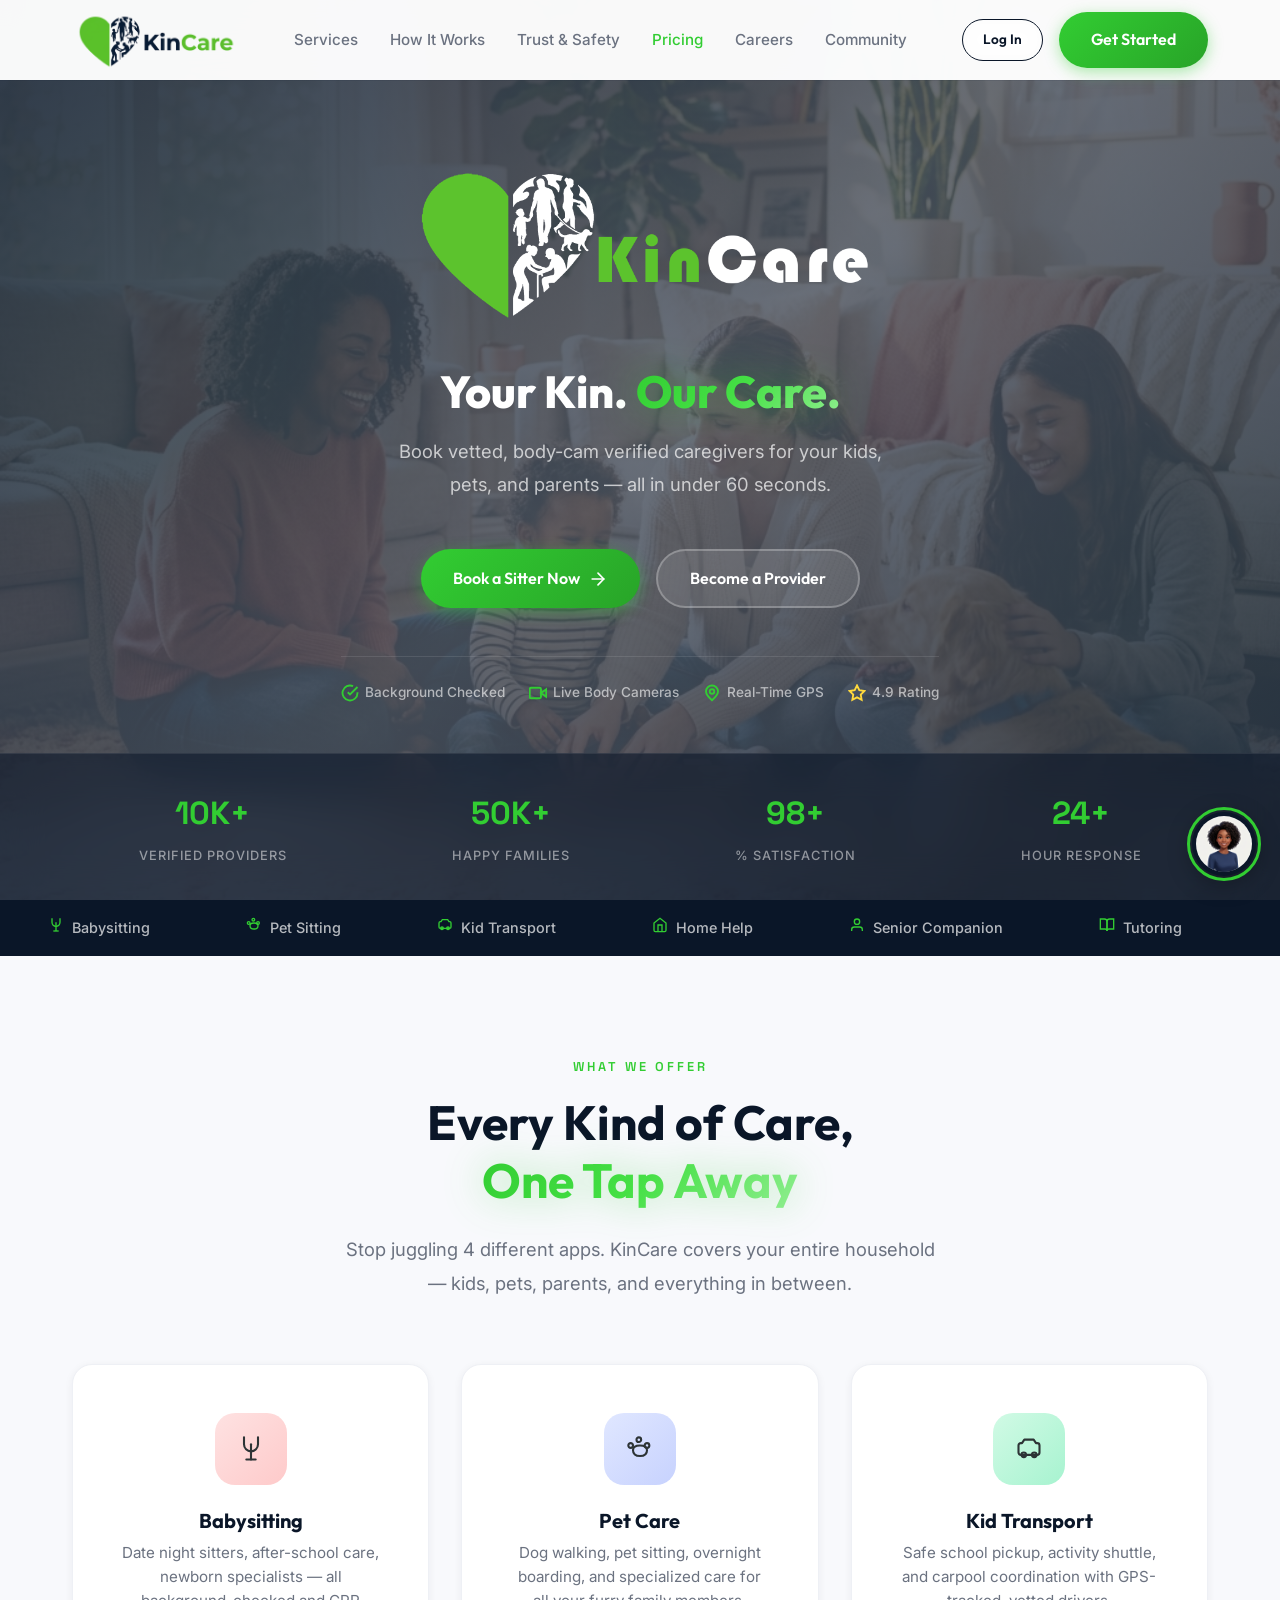
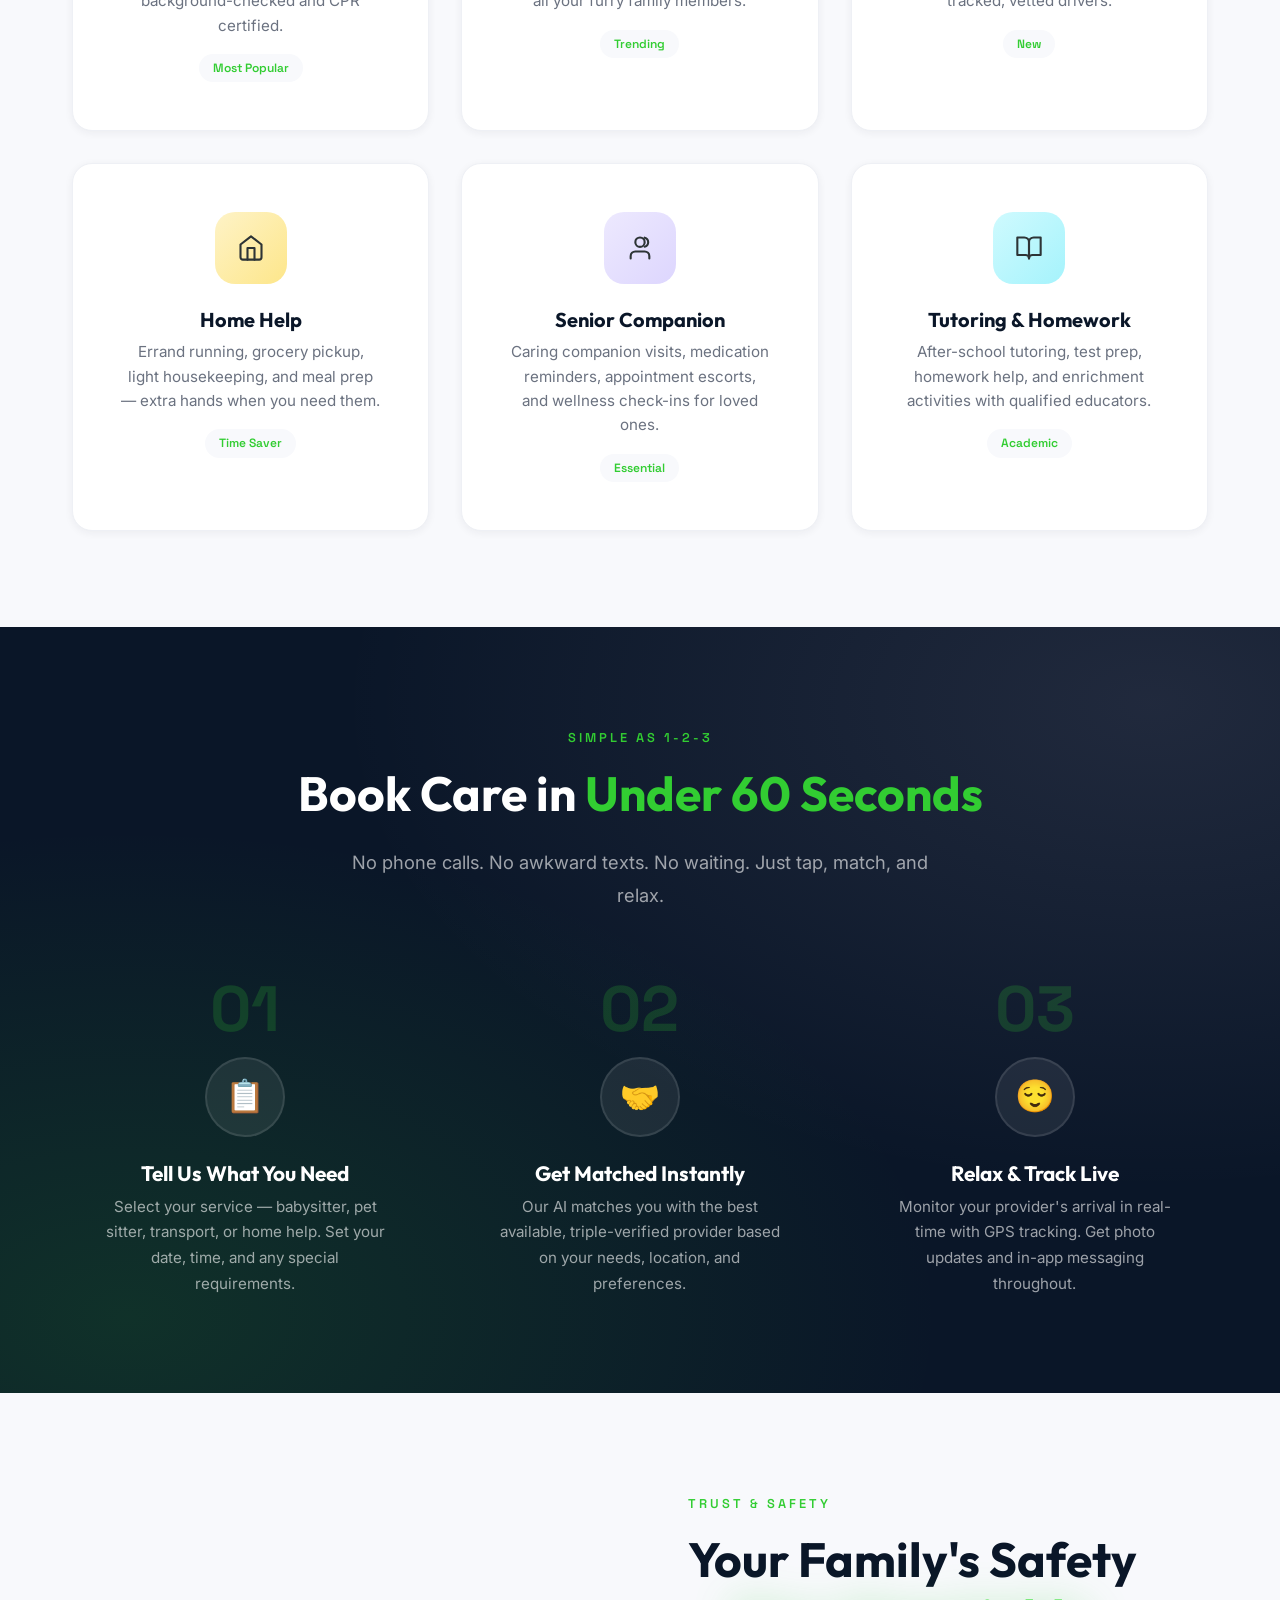
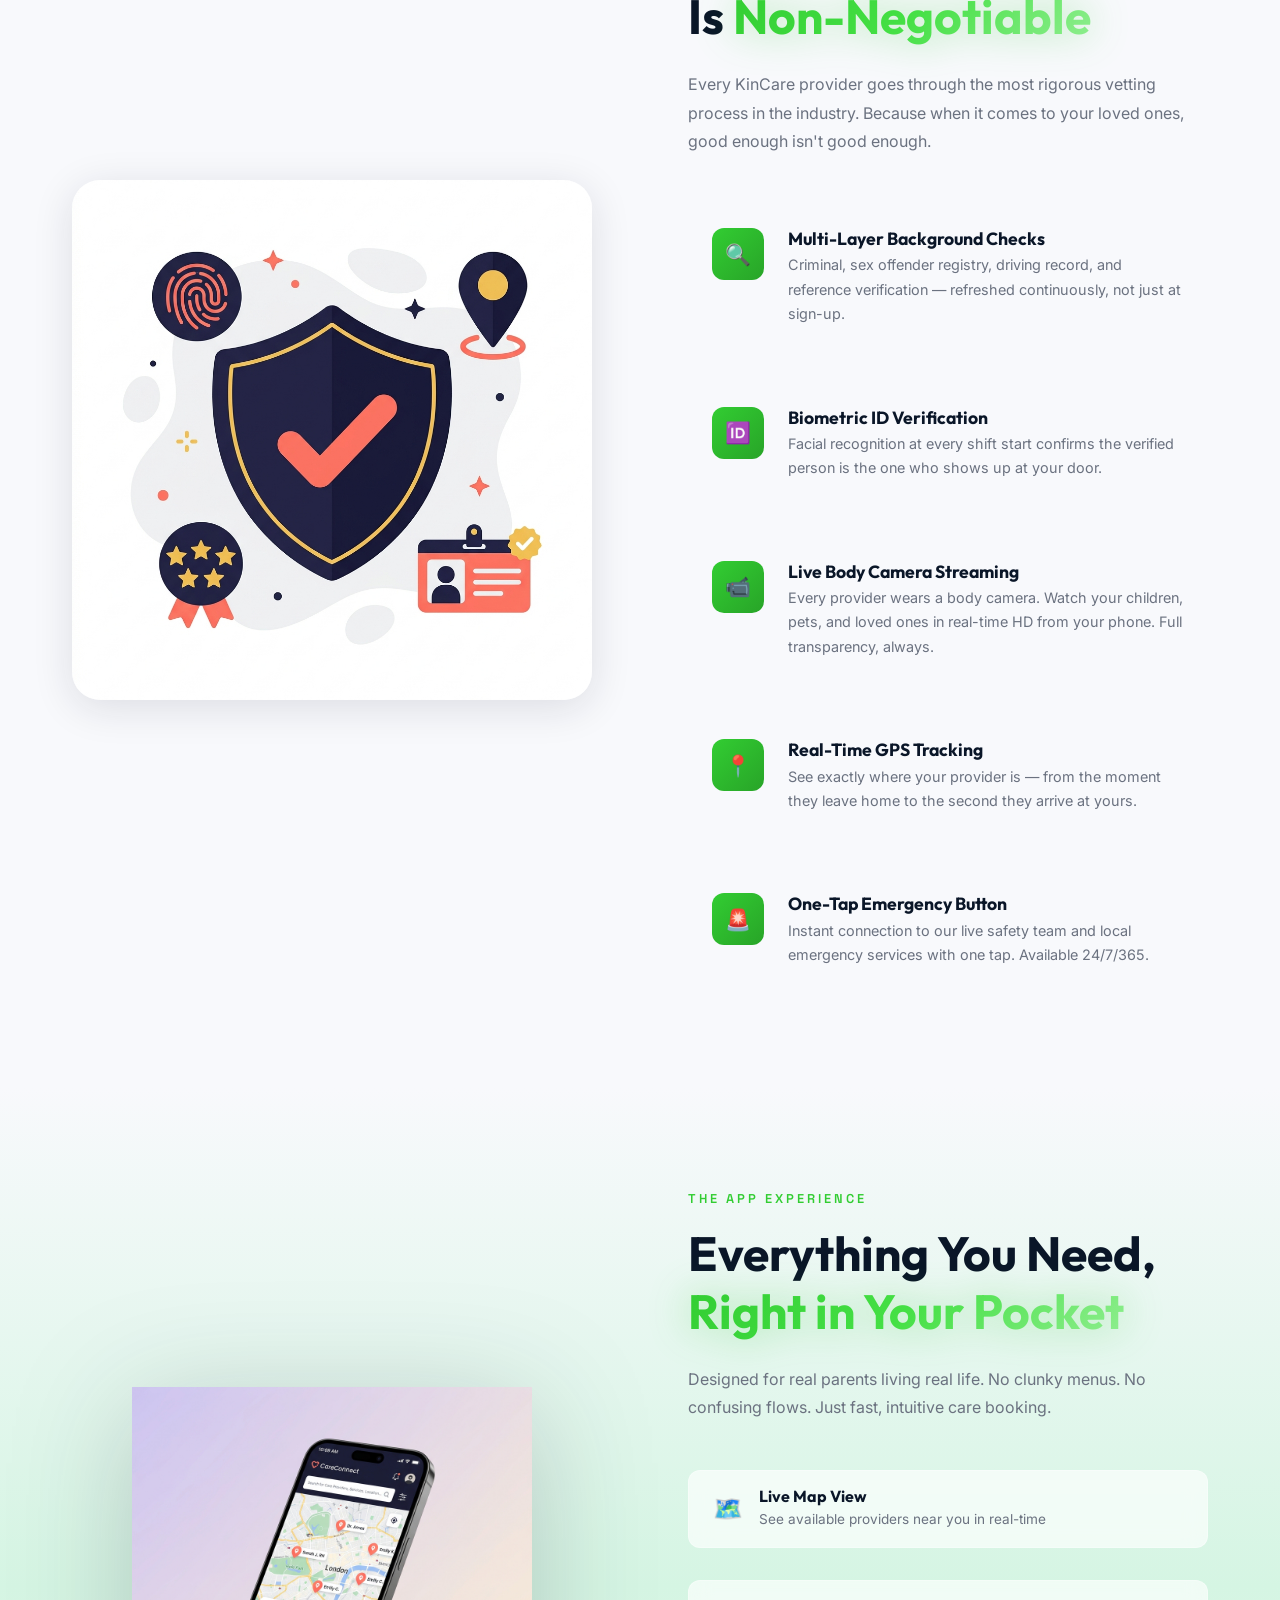
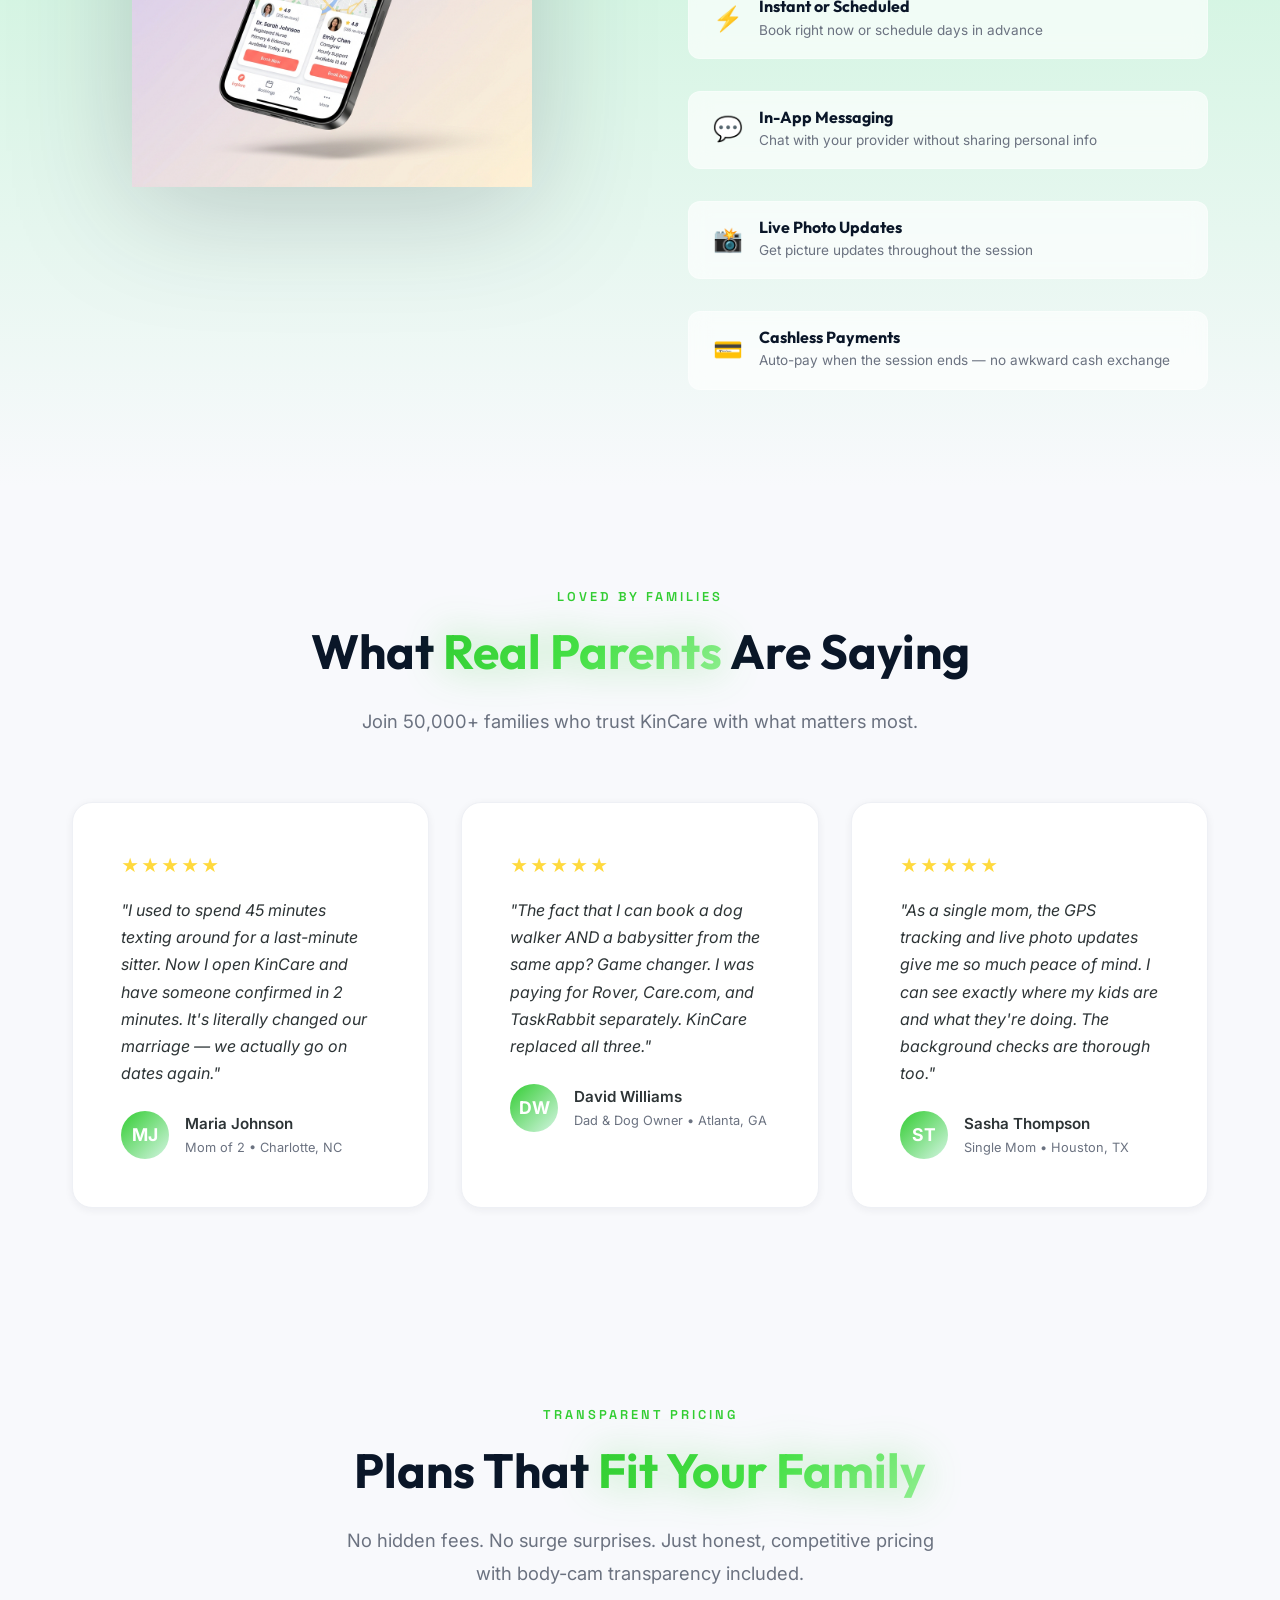
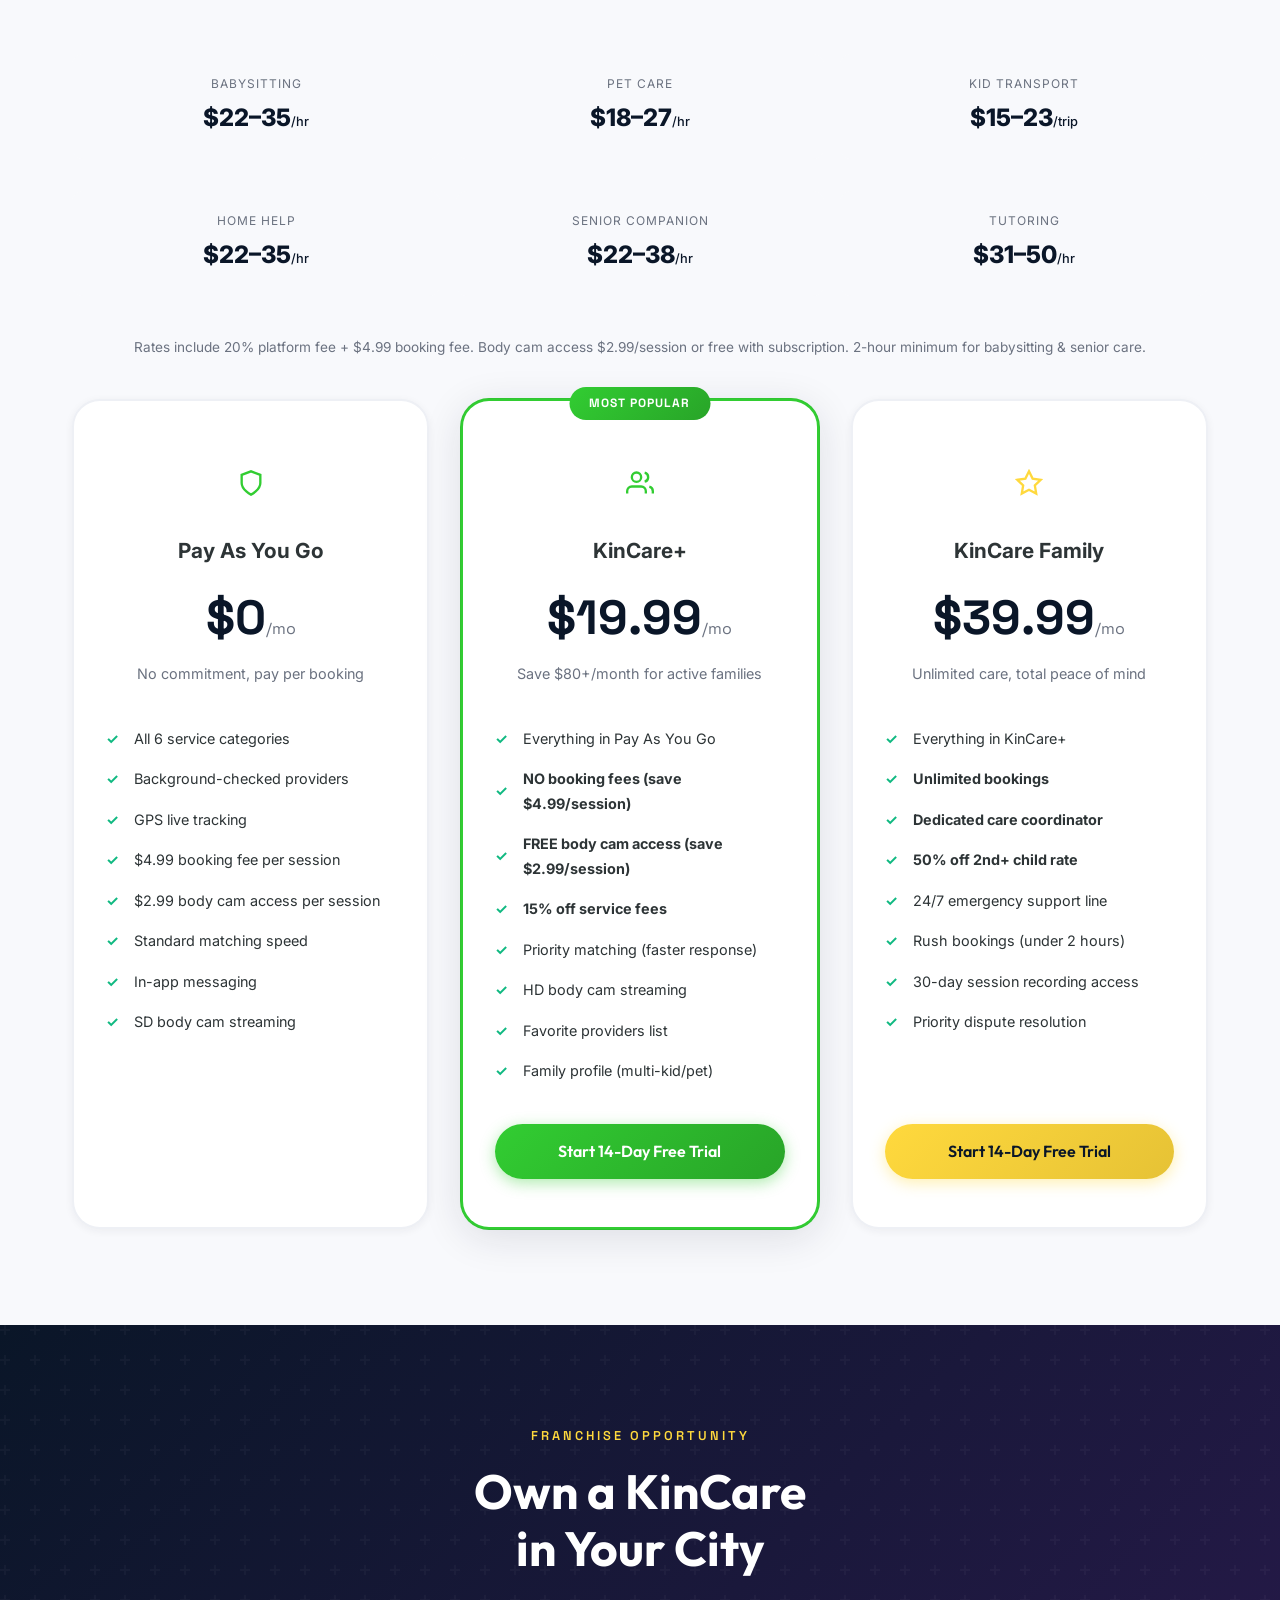
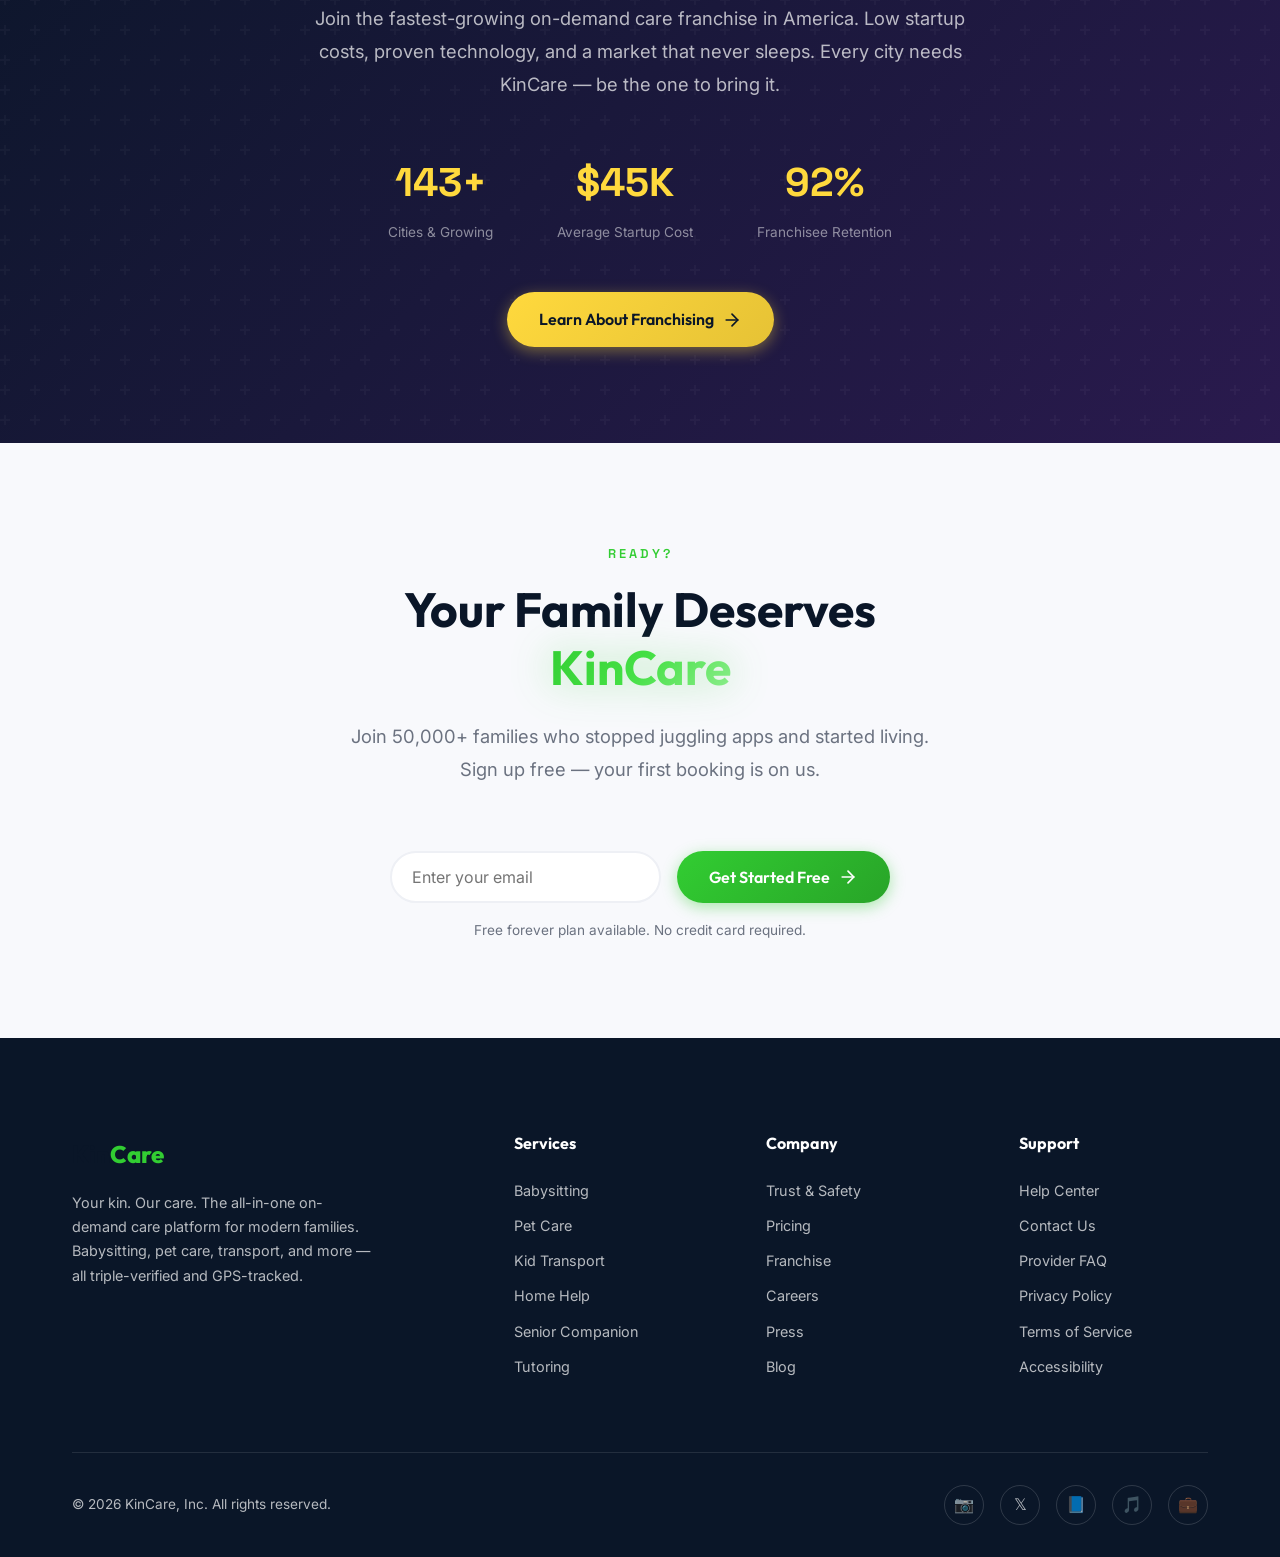
==== commit b8242b6c: "Full optimization: favicon, dead links fixed, dark mode bug, fake partnerships removed, dashboard h1" ====
--- a/index.html
+++ b/index.html
@@ -41,7 +41,9 @@
   <link rel="preconnect" href="https://fonts.gstatic.com" crossorigin>
 
   <link rel="stylesheet" href="index.css">
-  <link rel="icon" type="image/png" href="logo.png">
+  <link rel="icon" type="image/png" href="favicon-96x96.png" sizes="96x96">
+  <link rel="apple-touch-icon" sizes="96x96" href="favicon-96x96.png">
+  <link rel="manifest" href="site.webmanifest">
 
   <!-- Structured Data: LocalBusiness -->
   <script type="application/ld+json">
@@ -772,9 +774,9 @@
         <div>
           <h4>Support</h4>
           <ul class="footer-links">
-            <li><a href="#">Help Center</a></li>
-            <li><a href="#">Contact Us</a></li>
-            <li><a href="#">Provider FAQ</a></li>
+            <li><a href="#cta">Help Center</a></li>
+            <li><a href="mailto:sistershappyrentals@gmail.com">Contact Us</a></li>
+            <li><a href="careers.html">Provider FAQ</a></li>
             <li><a href="#">Privacy Policy</a></li>
             <li><a href="#">Terms of Service</a></li>
             <li><a href="#">Accessibility</a></li>
--- a/index.css
+++ b/index.css
@@ -67,7 +67,7 @@
   --shadow-md:   0 4px 20px rgba(26, 26, 46, 0.08);
   --shadow-lg:   0 8px 40px rgba(26, 26, 46, 0.12);
   --shadow-xl:   0 16px 64px rgba(26, 26, 46, 0.16);
-  --shadow-glow: 0 0 30px rgba(255, 107, 107, 0.3);
+  --shadow-glow: 0 0 30px rgba(50, 205, 50, 0.3);
 
   /* Transitions */
   --ease-out:    cubic-bezier(0.16, 1, 0.3, 1);
@@ -209,12 +209,12 @@
 .btn-primary {
   background: linear-gradient(135deg, var(--coral), var(--coral-dark));
   color: var(--white);
-  box-shadow: 0 4px 15px rgba(255, 107, 107, 0.4);
+  box-shadow: 0 4px 15px rgba(50, 205, 50, 0.4);
 }
 
 .btn-primary:hover {
   transform: translateY(-2px) scale(1.02);
-  box-shadow: 0 8px 25px rgba(255, 107, 107, 0.5);
+  box-shadow: 0 8px 25px rgba(50, 205, 50, 0.5);
 }
 
 .btn-secondary {
@@ -705,7 +705,7 @@
   position: absolute;
   inset: 0;
   background:
-    radial-gradient(ellipse at 10% 90%, rgba(255, 107, 107, 0.15) 0%, transparent 50%),
+    radial-gradient(ellipse at 10% 90%, rgba(50, 205, 50, 0.15) 0%, transparent 50%),
     radial-gradient(ellipse at 90% 10%, rgba(232, 213, 245, 0.1) 0%, transparent 50%);
 }
 
@@ -734,7 +734,7 @@
   font-family: var(--font-accent);
   font-size: 4rem;
   font-weight: 700;
-  color: rgba(255, 107, 107, 0.2);
+  color: rgba(50, 205, 50, 0.2);
   line-height: 1;
   margin-bottom: var(--space-md);
 }
@@ -754,7 +754,7 @@
 }
 
 .step-card:hover .step-icon {
-  background: rgba(255, 107, 107, 0.15);
+  background: rgba(50, 205, 50, 0.15);
   border-color: var(--coral);
   transform: scale(1.1);
 }
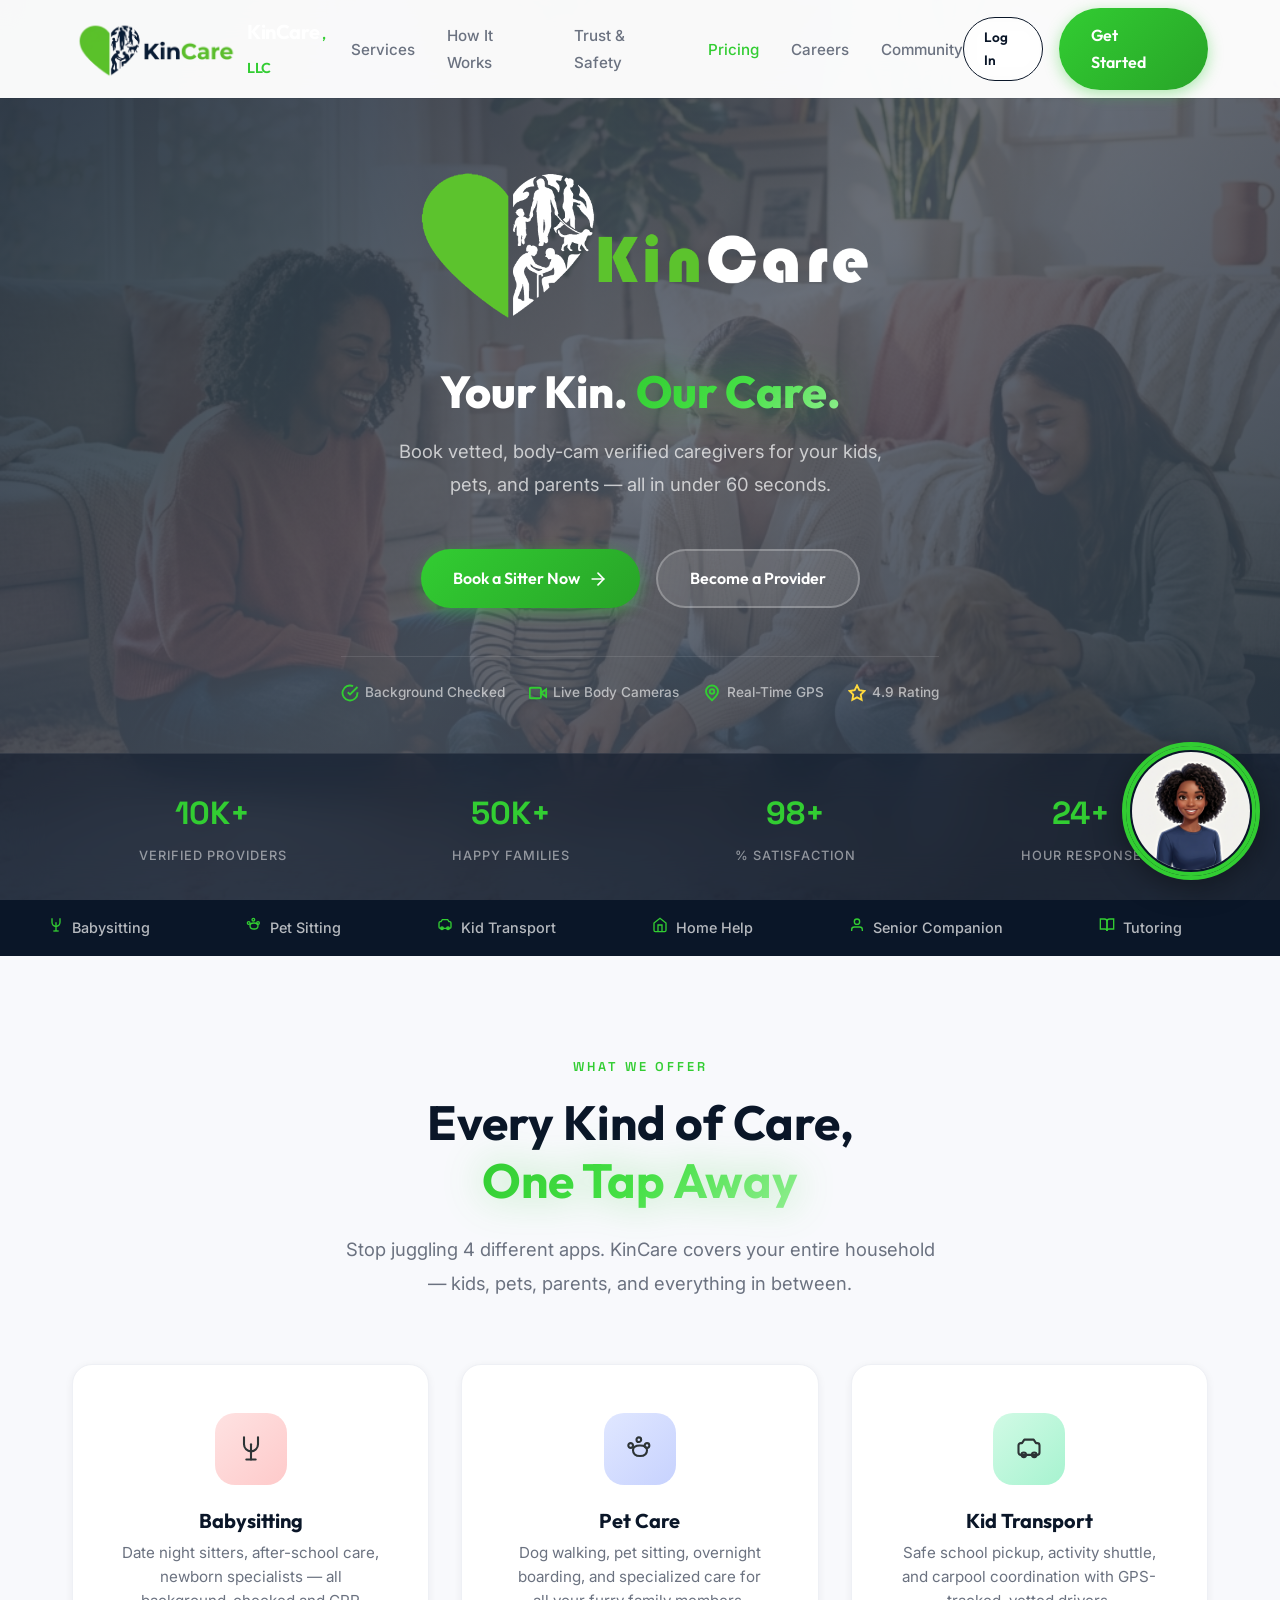
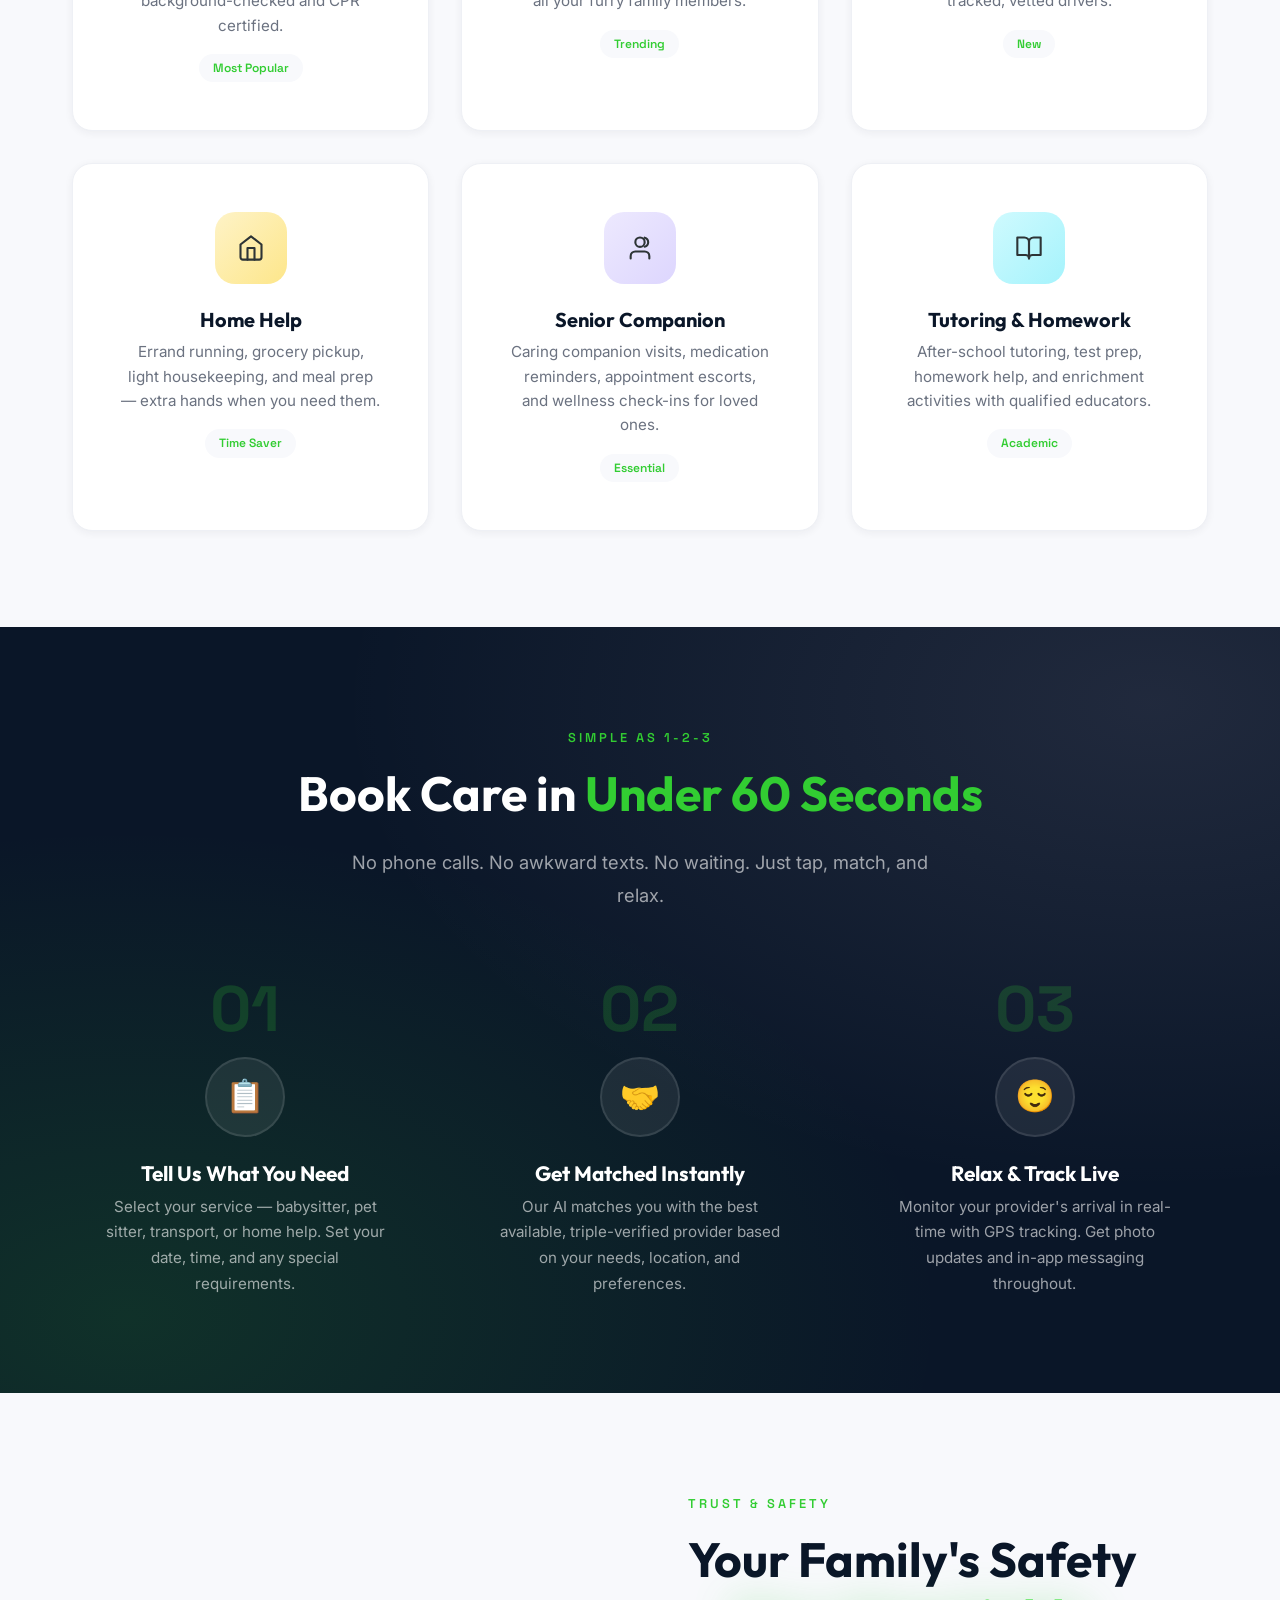
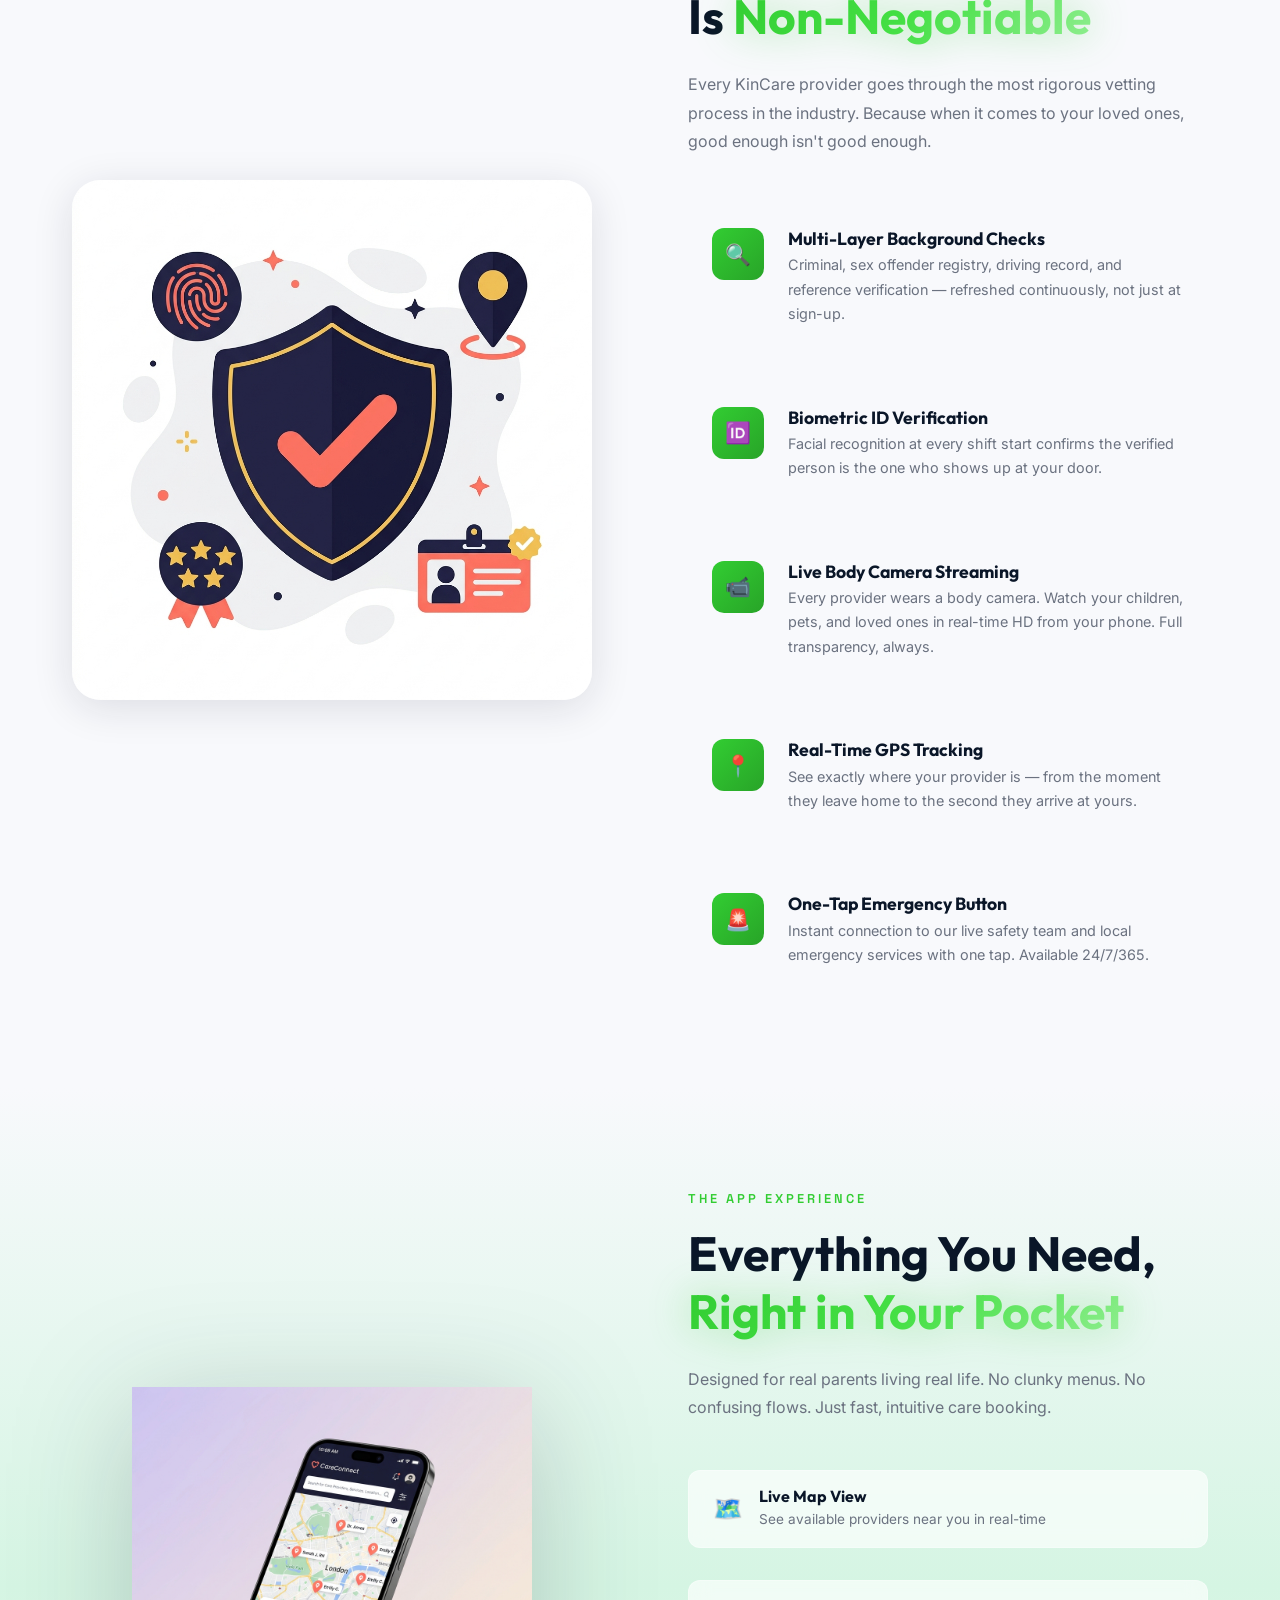
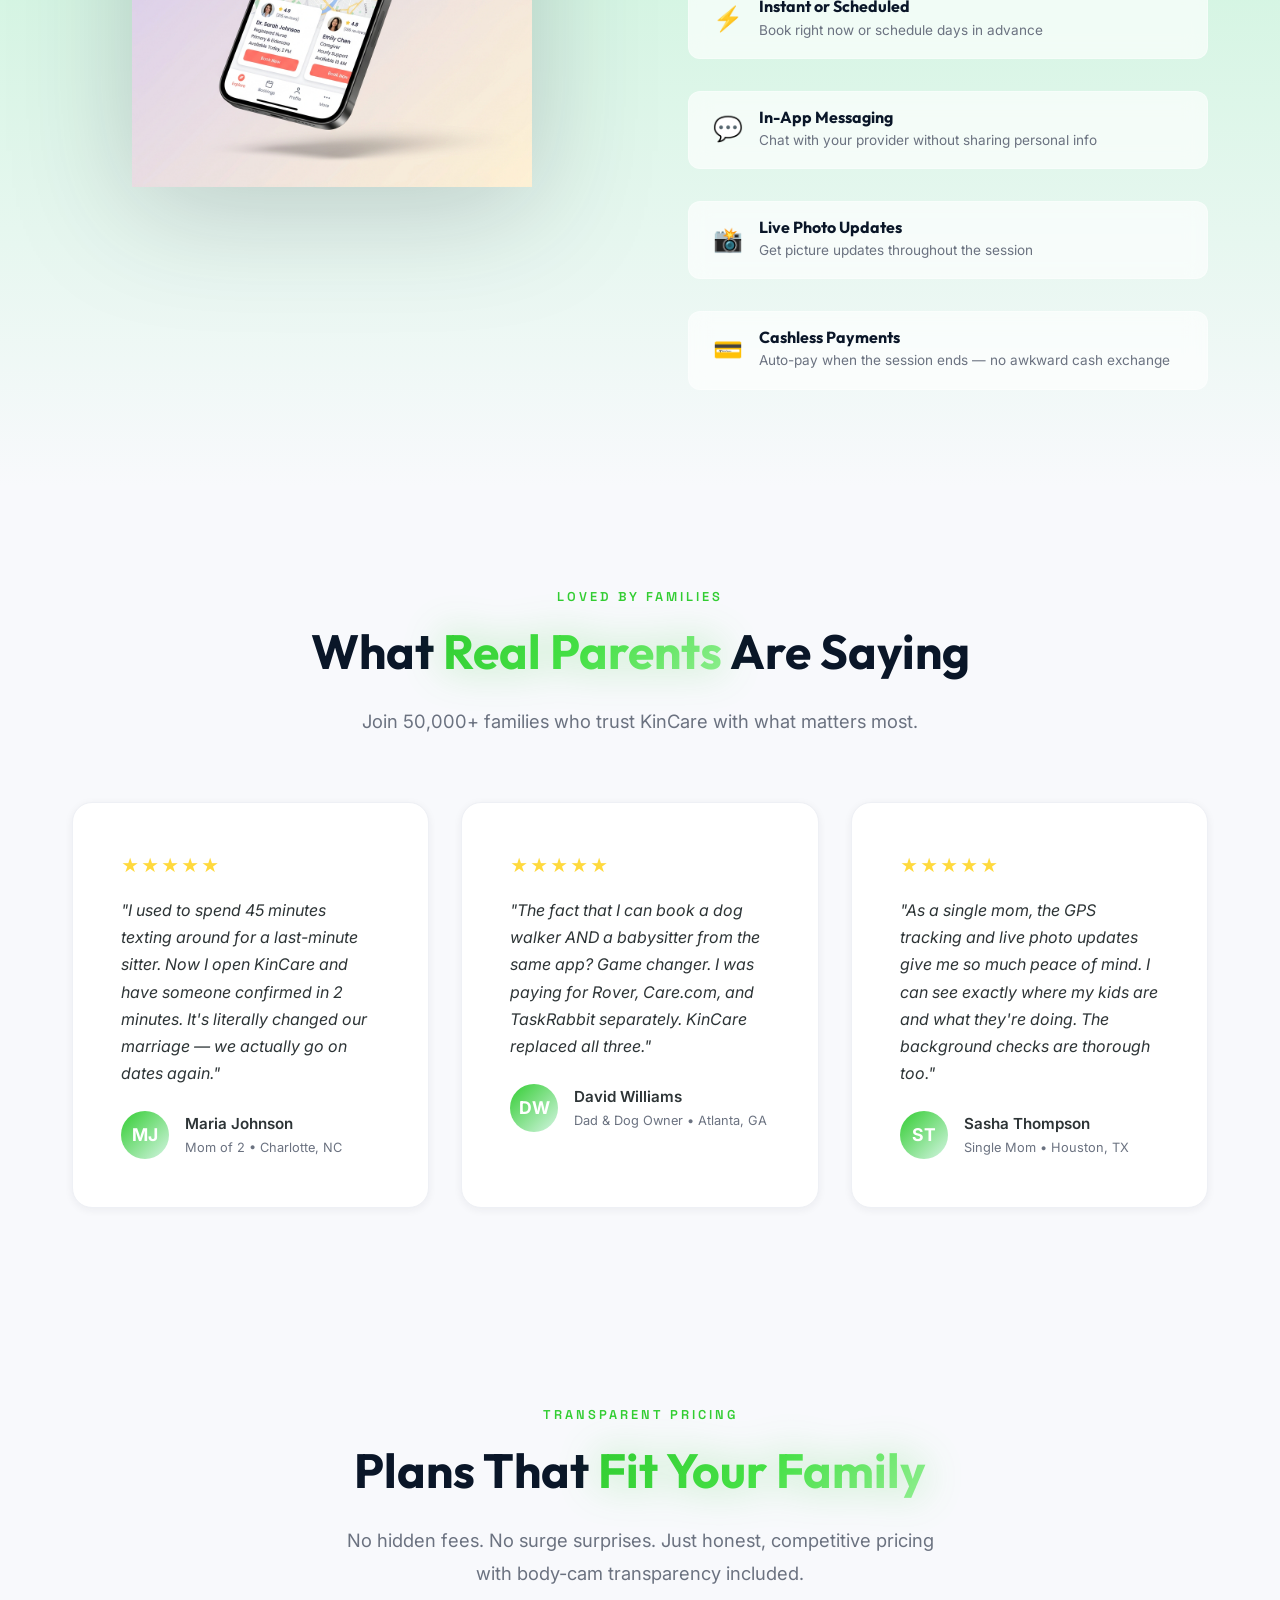
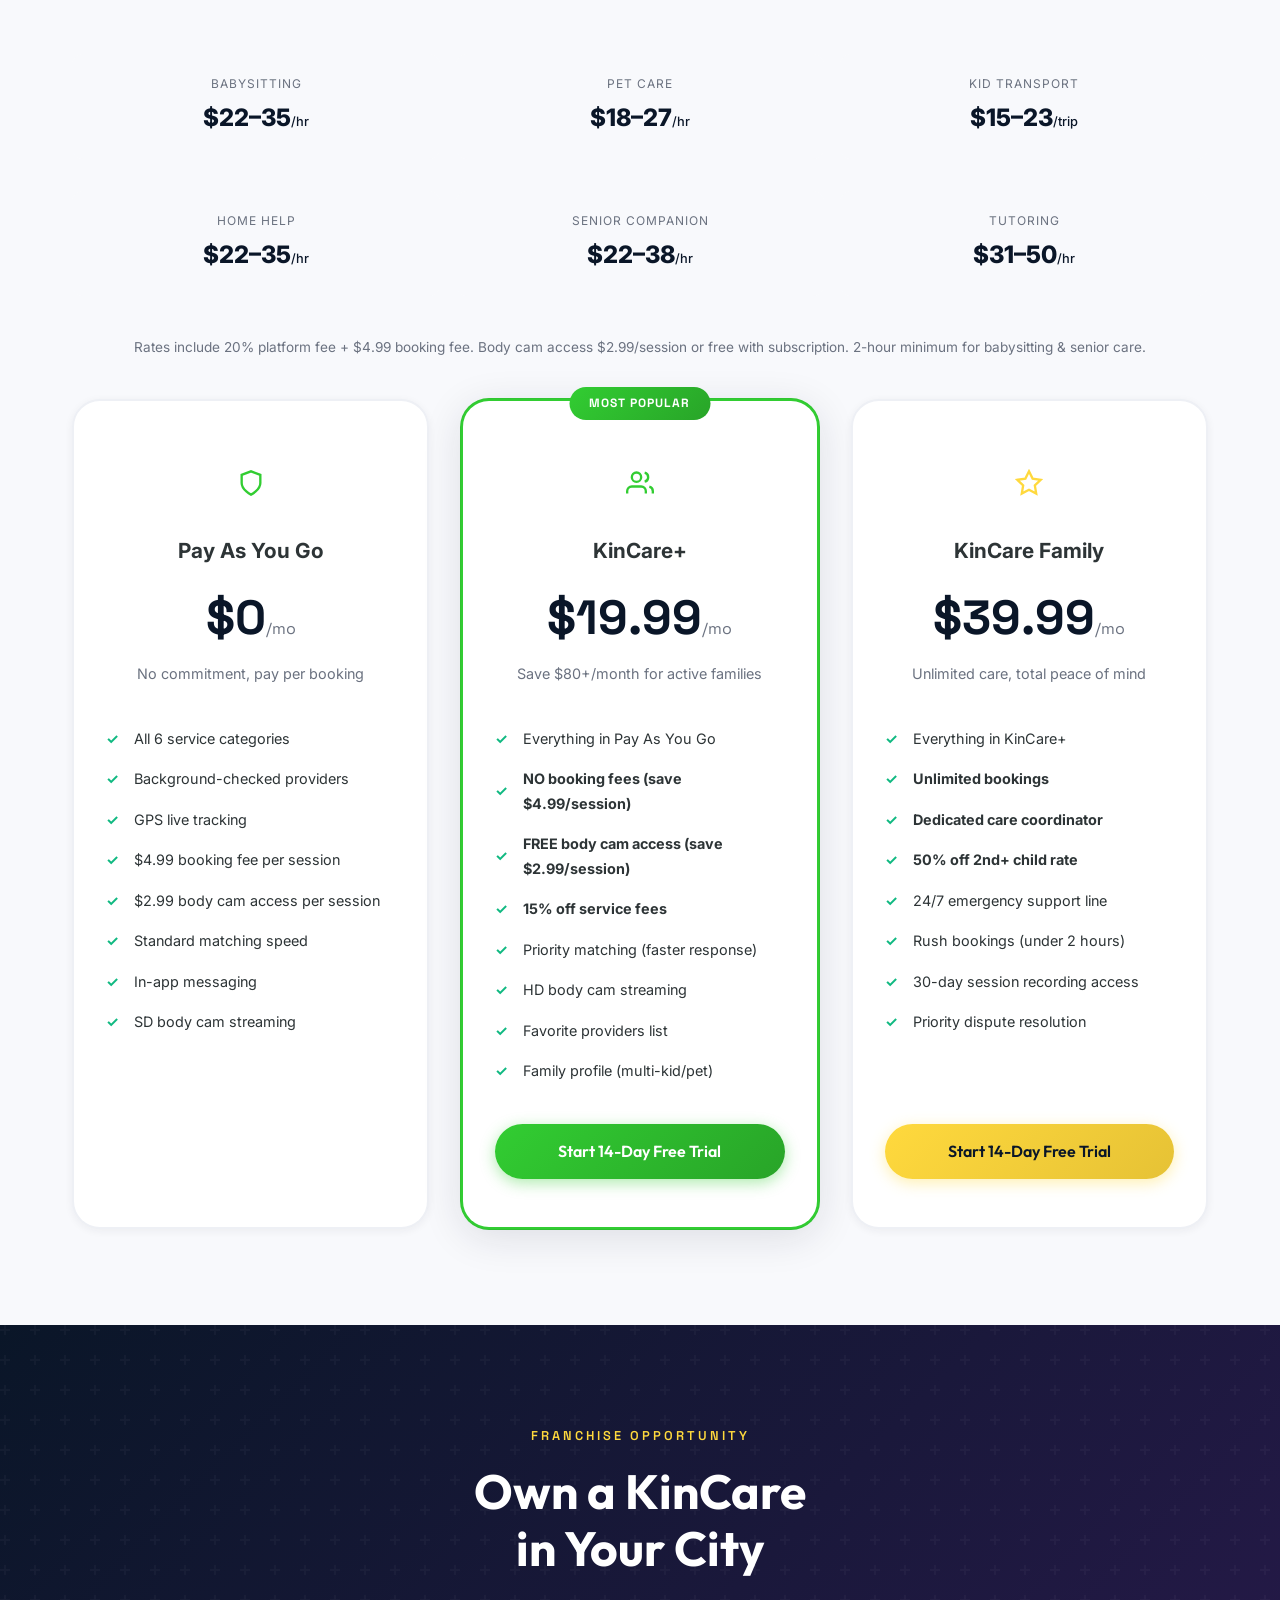
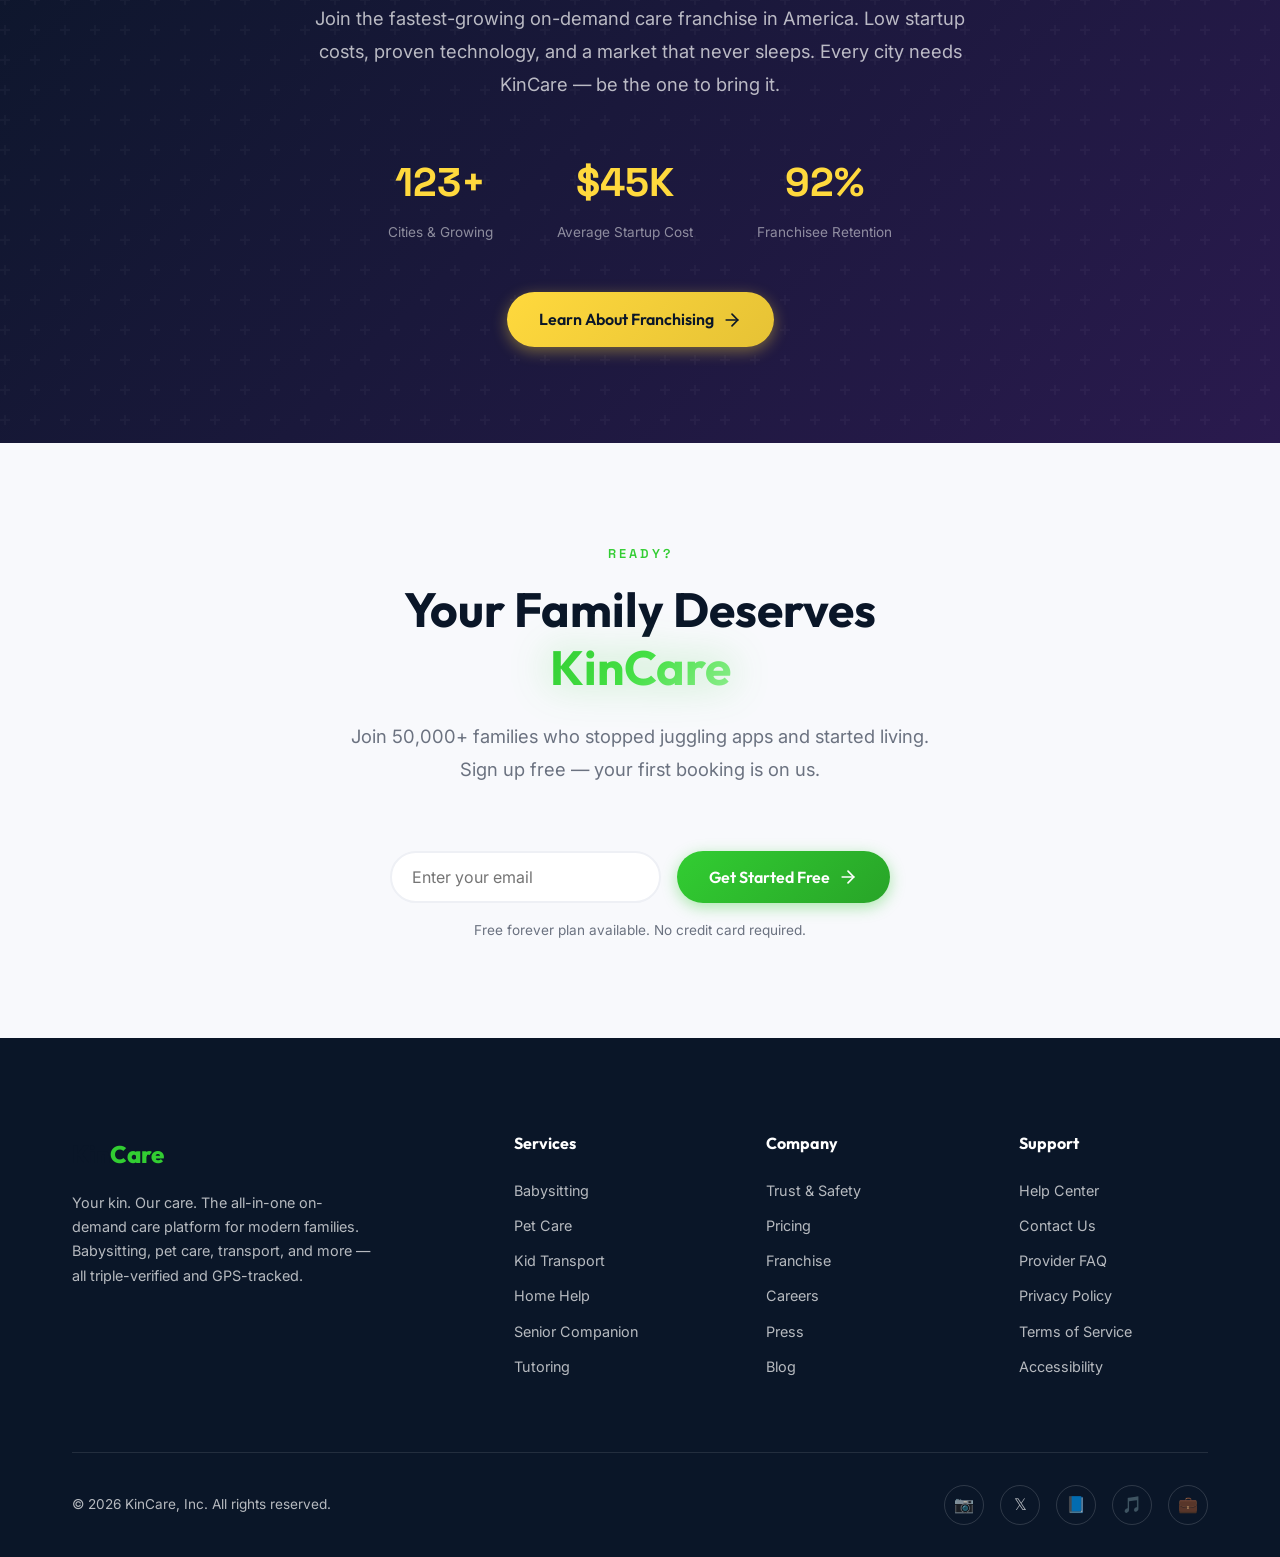
==== commit 5a5656fa: "Add KinCare LLC to header logos, enlarge Nahama avatar 3x, and integrate  Stripe background check pa" ====
--- a/index.html
+++ b/index.html
@@ -207,8 +207,9 @@
   <!-- ==================== NAVIGATION ==================== -->
   <nav class="nav" id="navbar">
     <div class="container nav-inner">
-      <a href="#" class="nav-logo">
-        <img src="logo.png" alt="KinCare" style="height: 64px; width: auto;">
+      <a href="#" class="nav-logo" style="display:inline-flex;align-items:center;gap:8px;">
+        <img src="logo.png" alt="KinCare, LLC" style="height: 64px; width: auto;">
+        <span style="font-family:'Outfit',sans-serif;font-weight:700;font-size:1.25rem;color:var(--white,#fff);letter-spacing:-0.02em;">KinCare<span style="color:#32CD32;font-size:0.9rem;font-weight:600;margin-left:3px;">, LLC</span></span>
       </a>
 
       <ul class="nav-links" id="navLinks">
--- a/index.css
+++ b/index.css
@@ -1420,3 +1420,26 @@
     font-size: 0.9rem;
   }
 }
+
+/* Mobile Landscape Orientation Rules */
+@media (max-height: 550px) and (orientation: landscape) {
+  .hero-section {
+    padding-top: 5rem;
+    padding-bottom: 3rem;
+    min-height: auto;
+  }
+
+  .hero-text h1 {
+    font-size: 2.2rem;
+  }
+
+  .hero-trust-row {
+    margin-top: 1.5rem;
+  }
+
+  .nav-menu {
+    max-height: 80vh;
+    overflow-y: auto;
+  }
+}
+
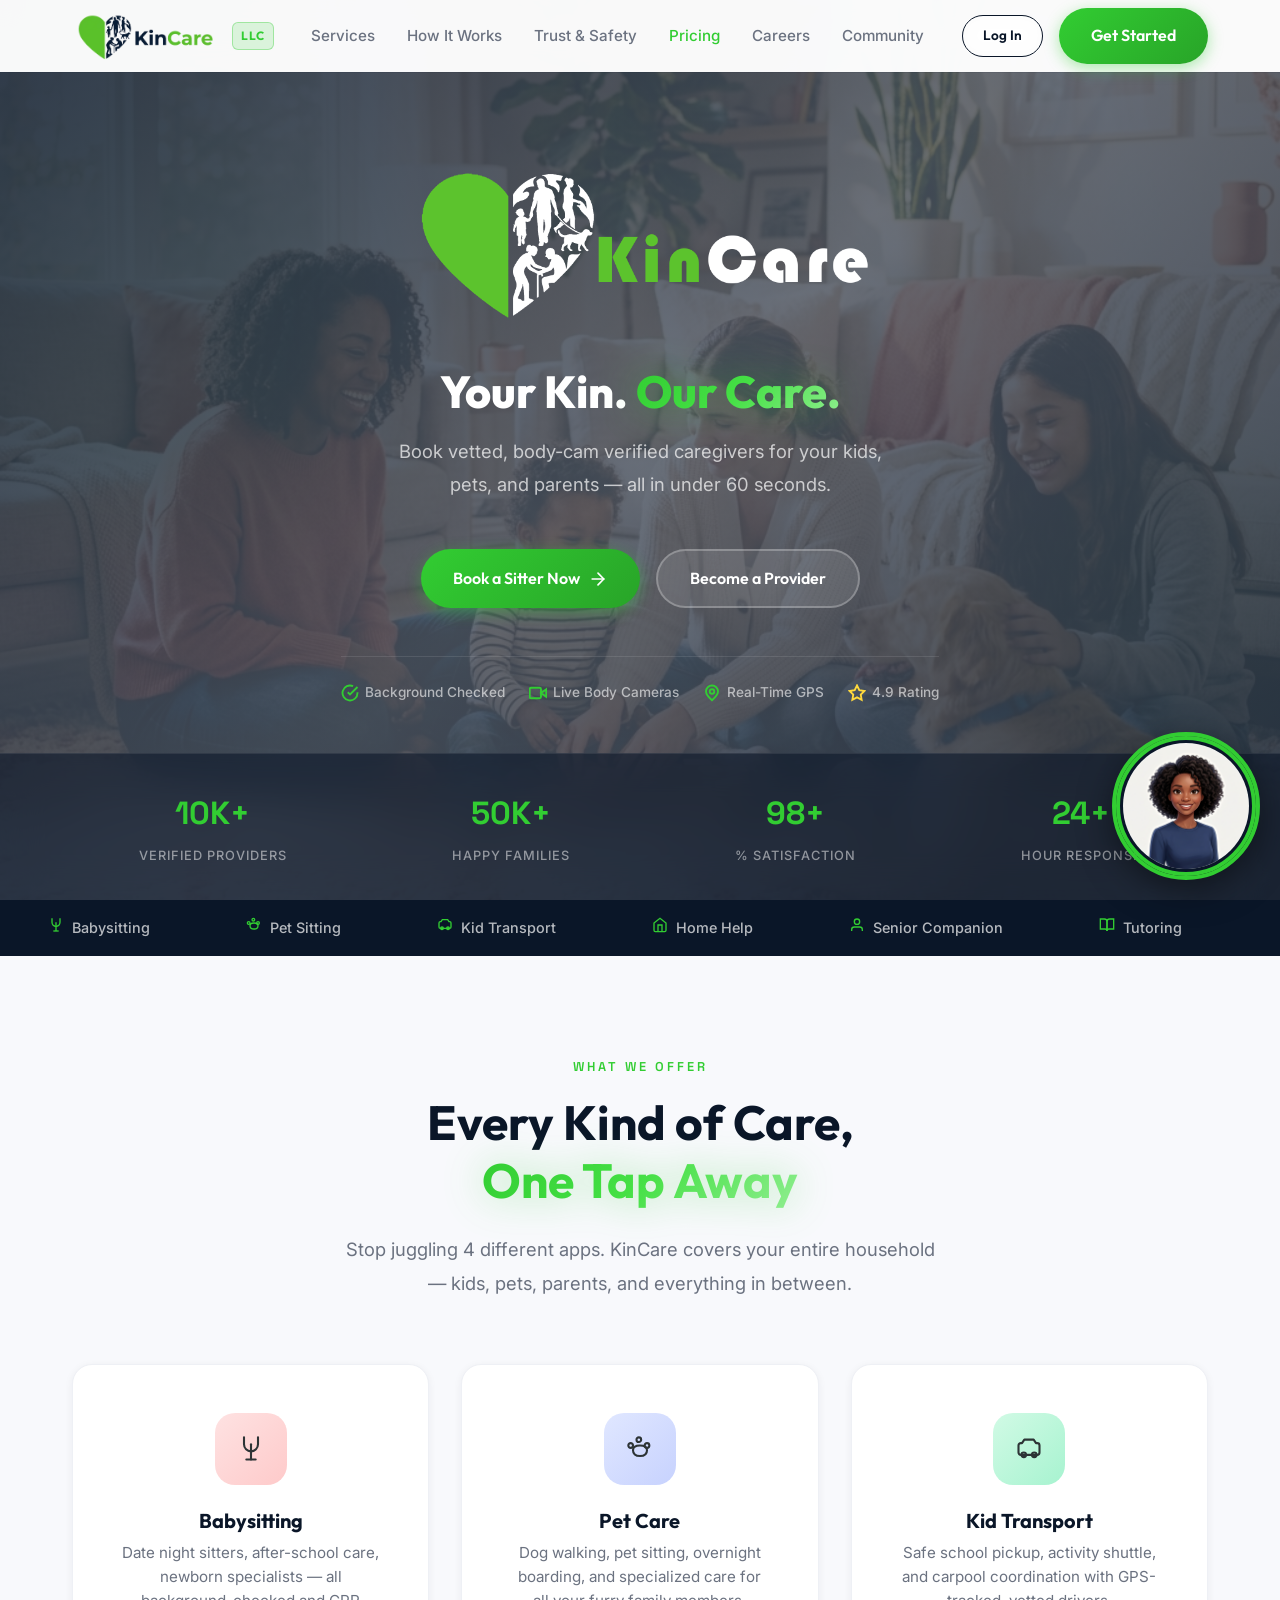
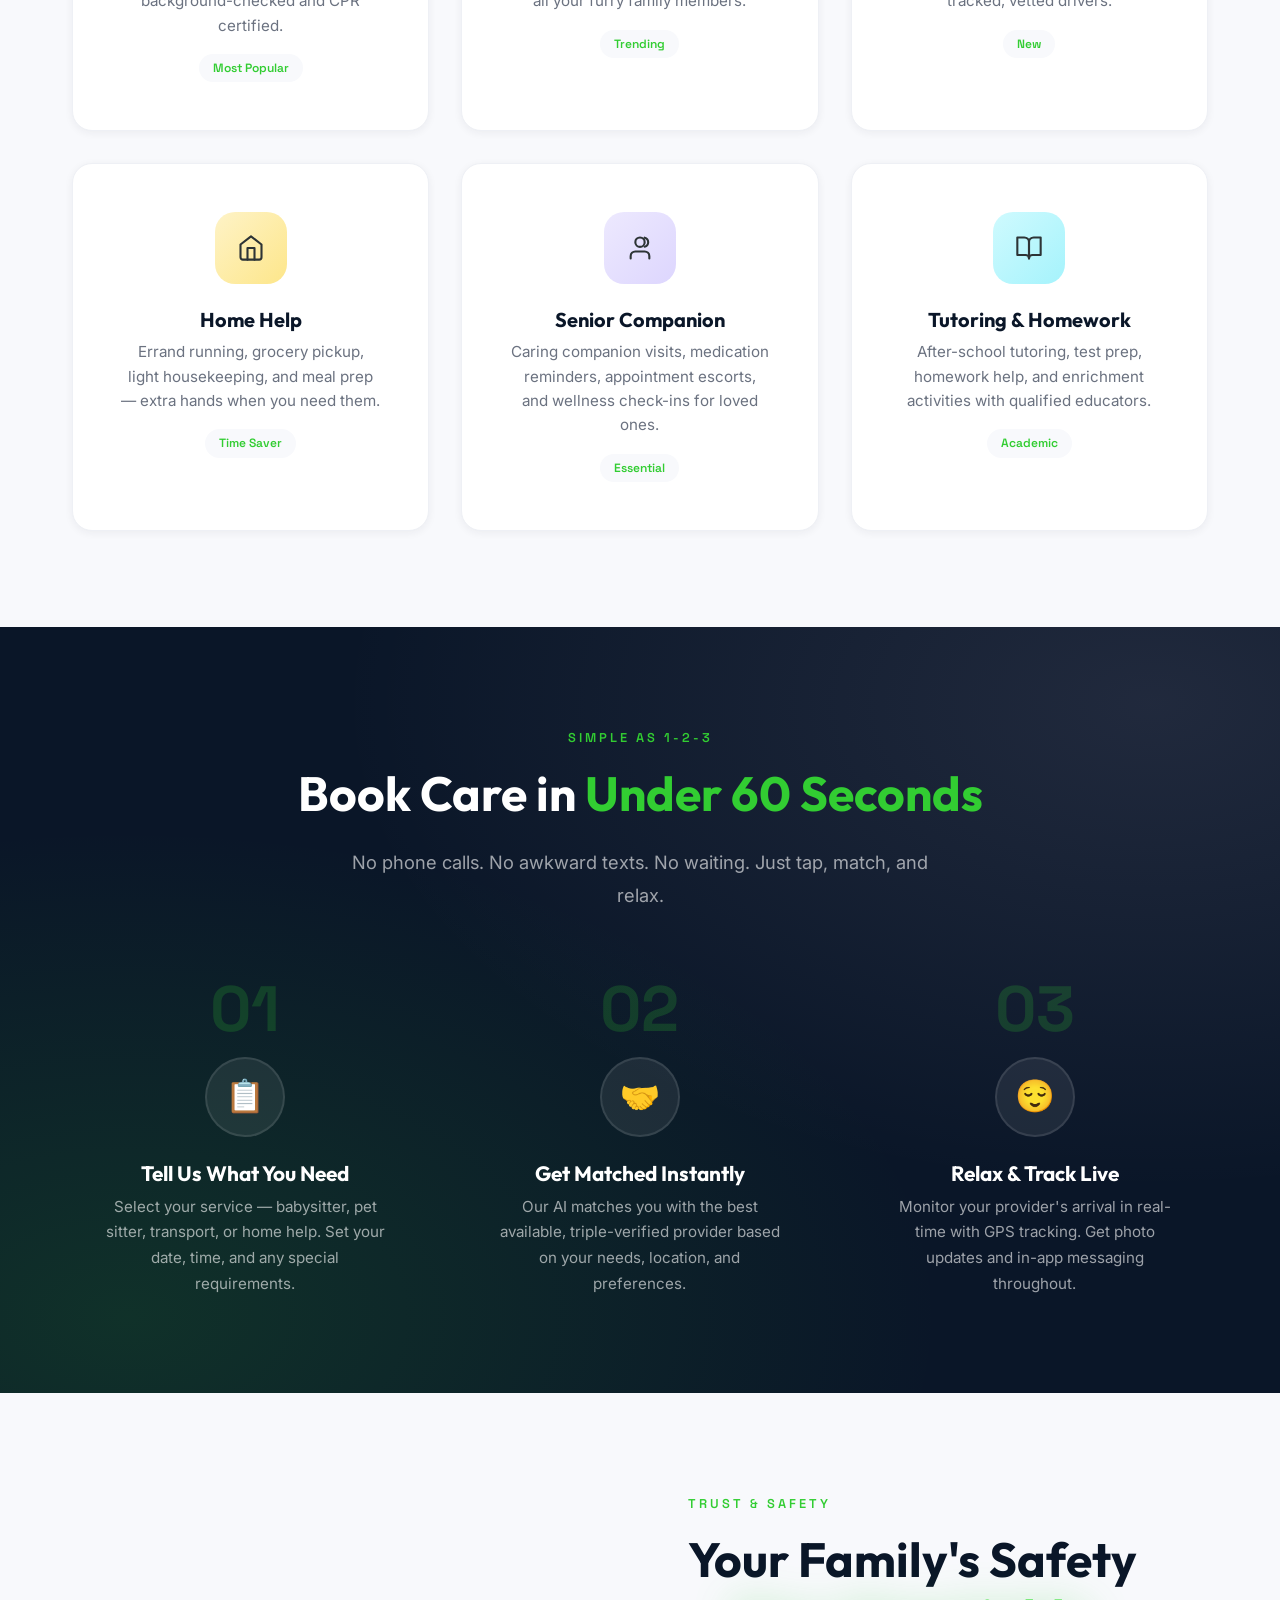
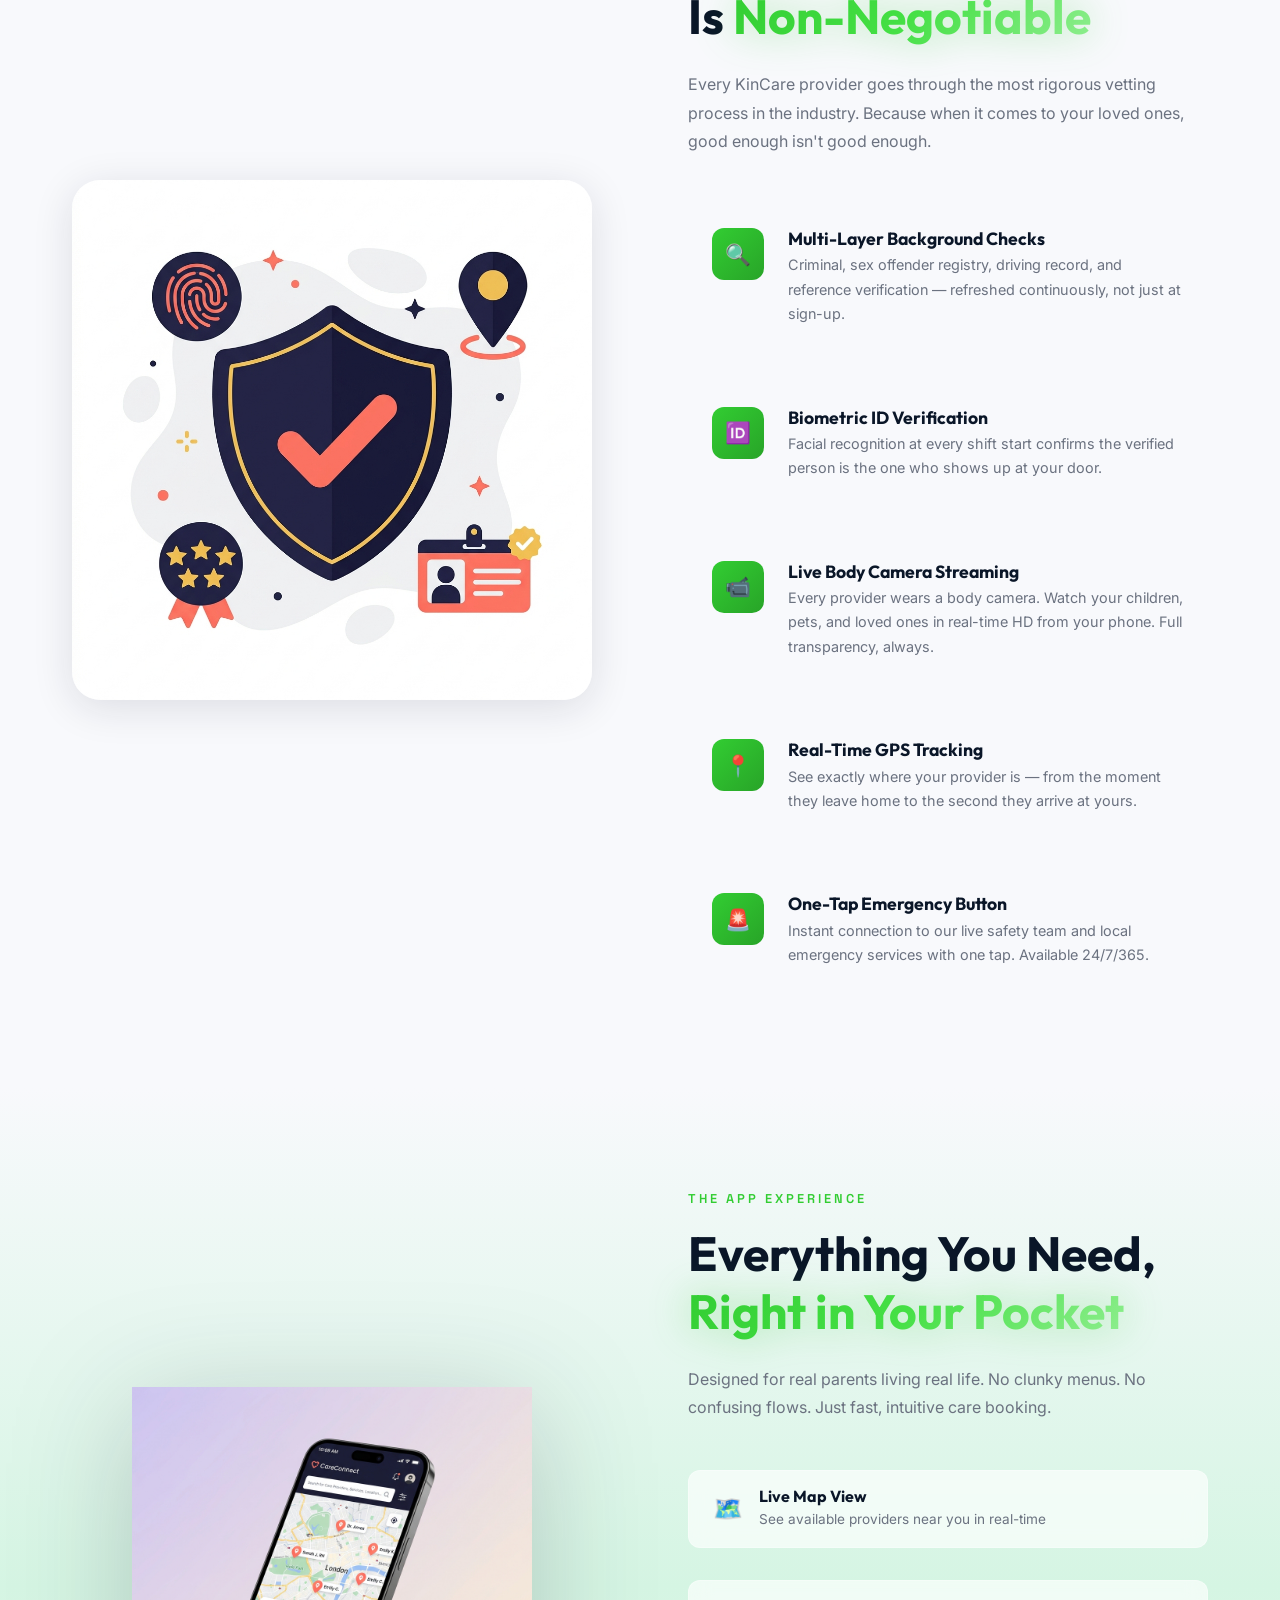
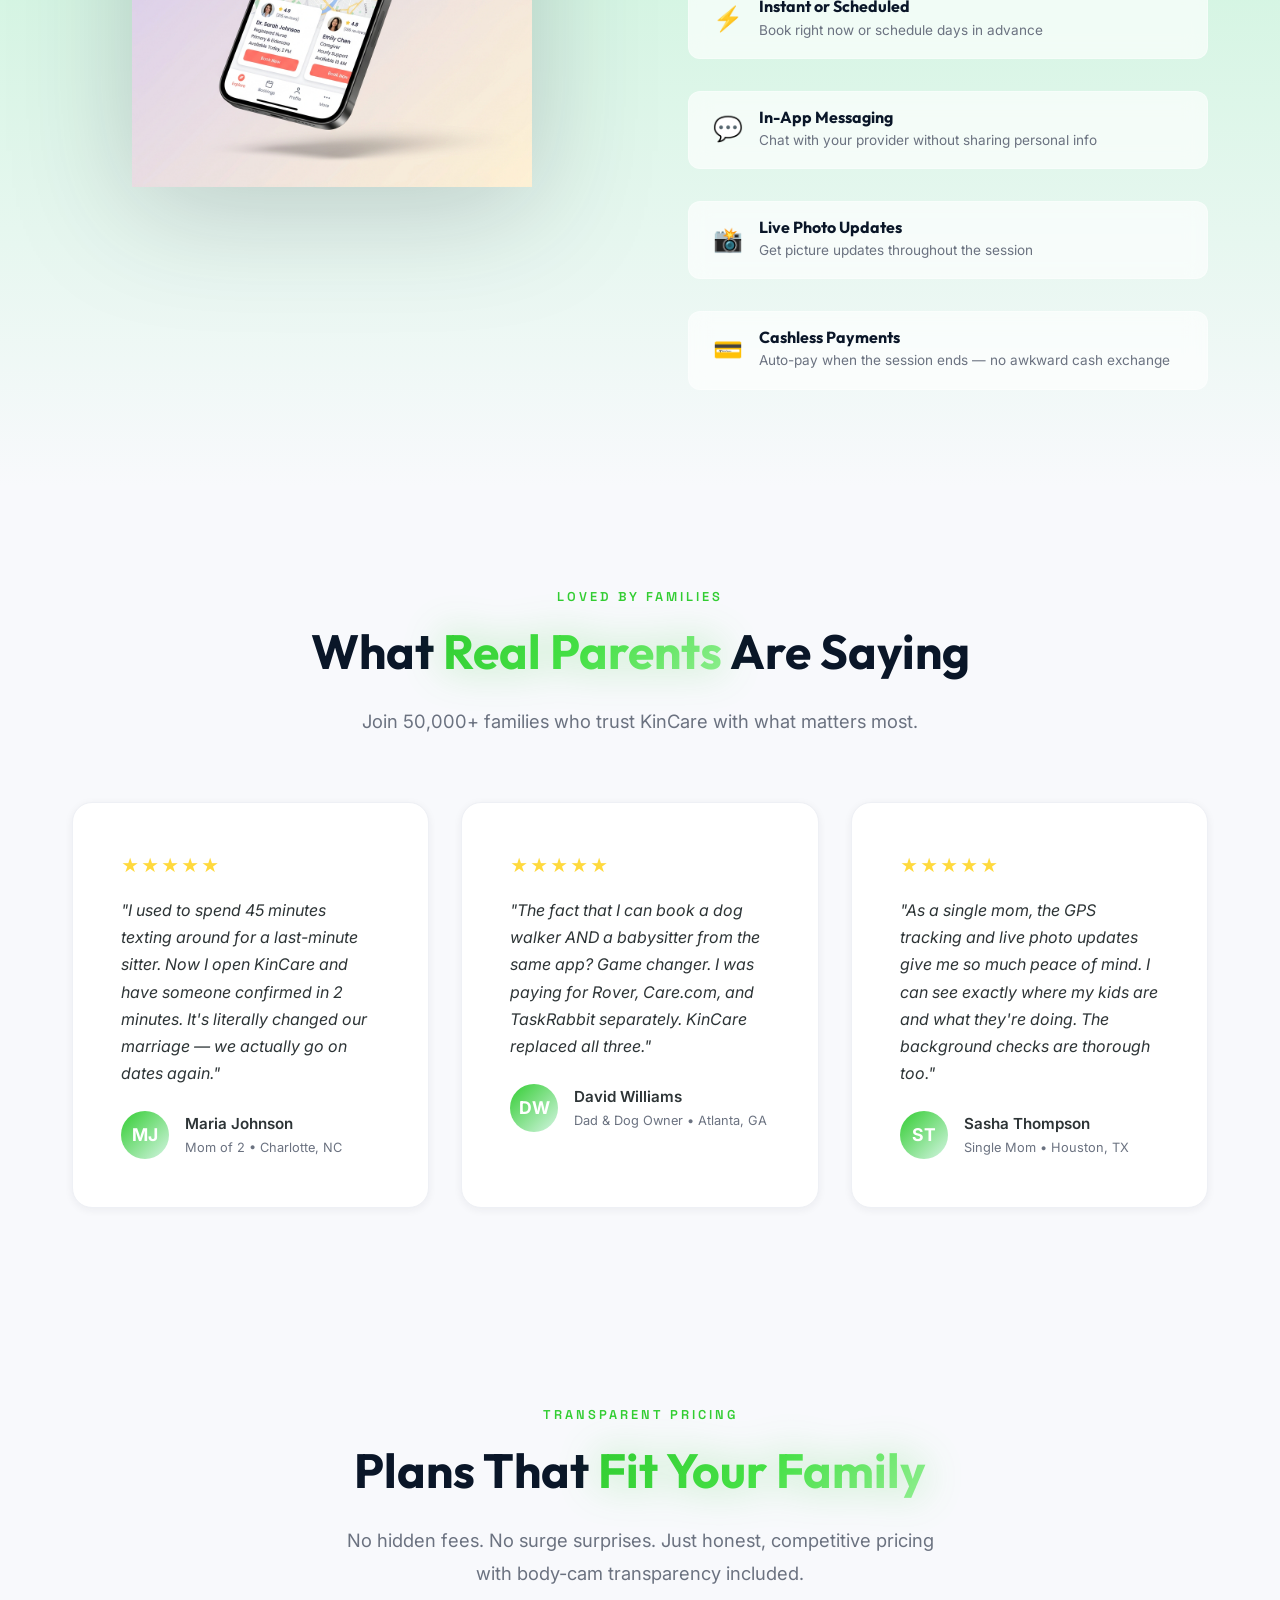
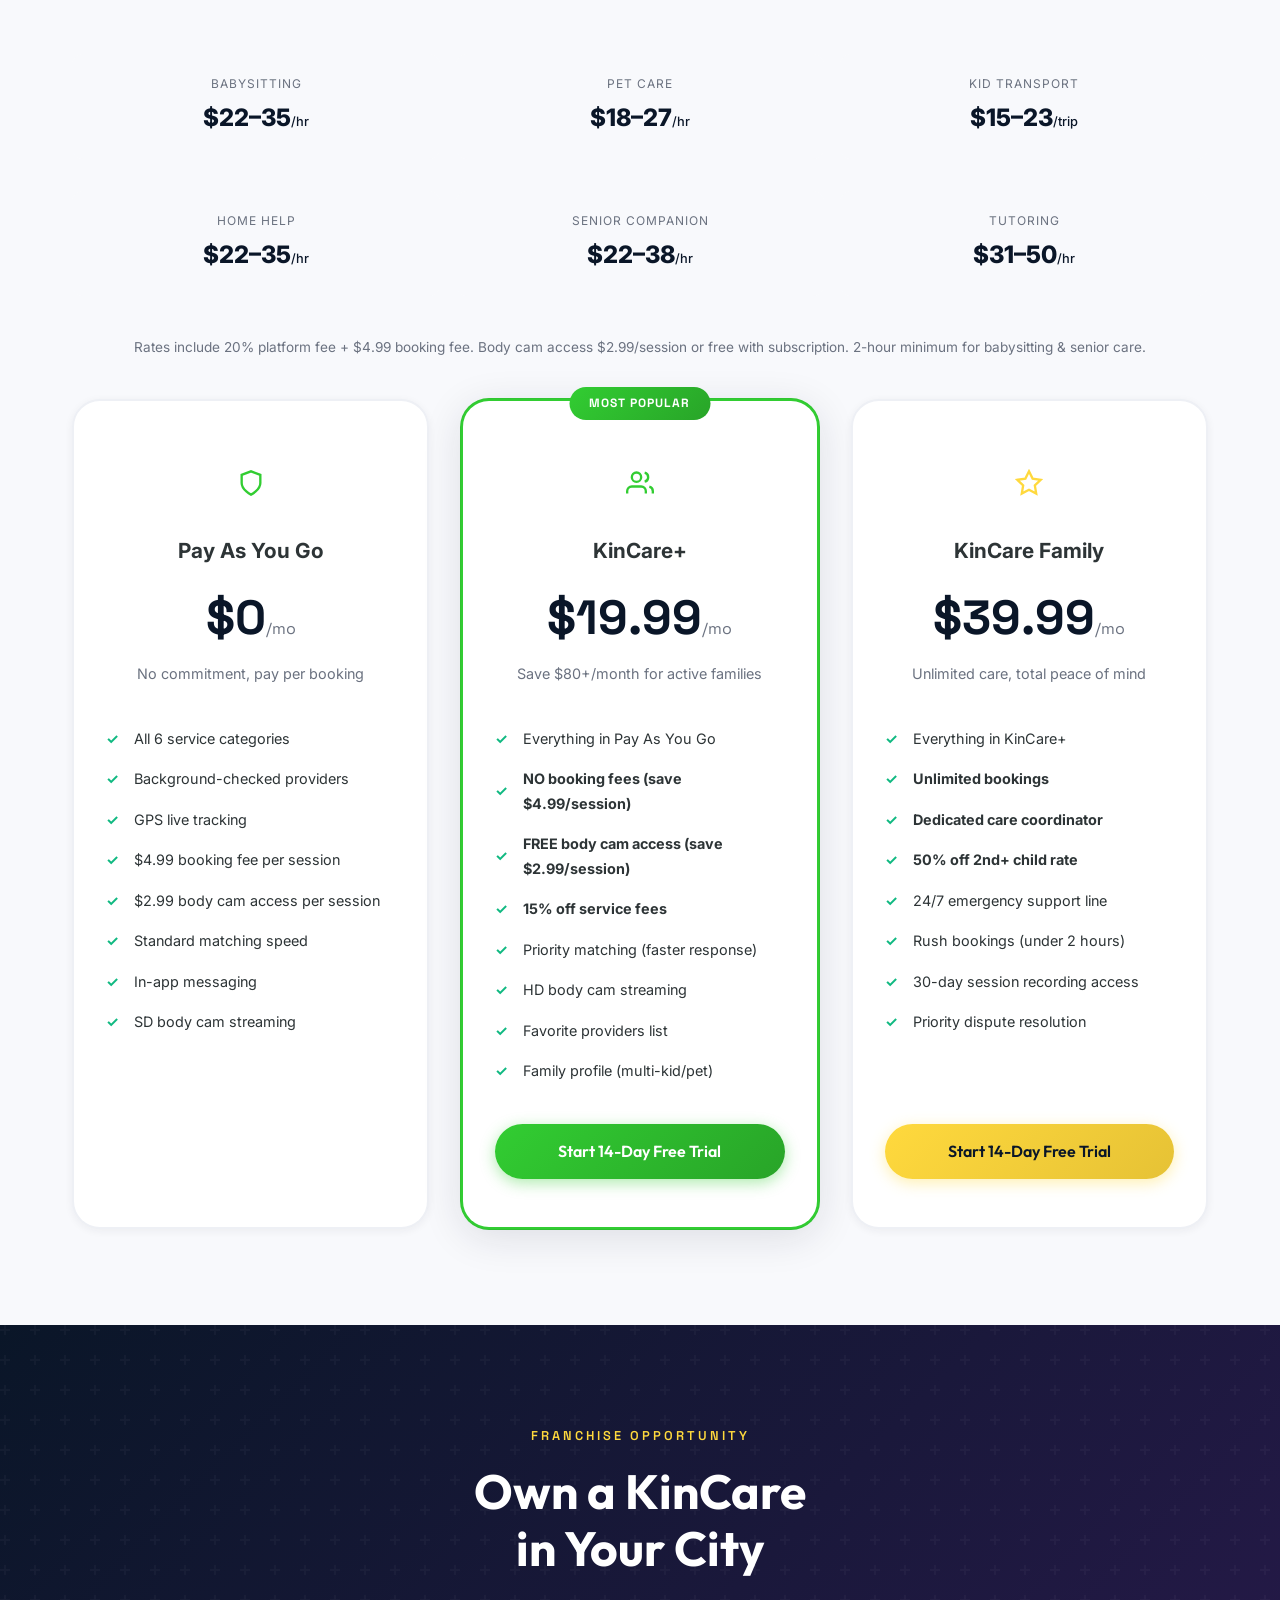
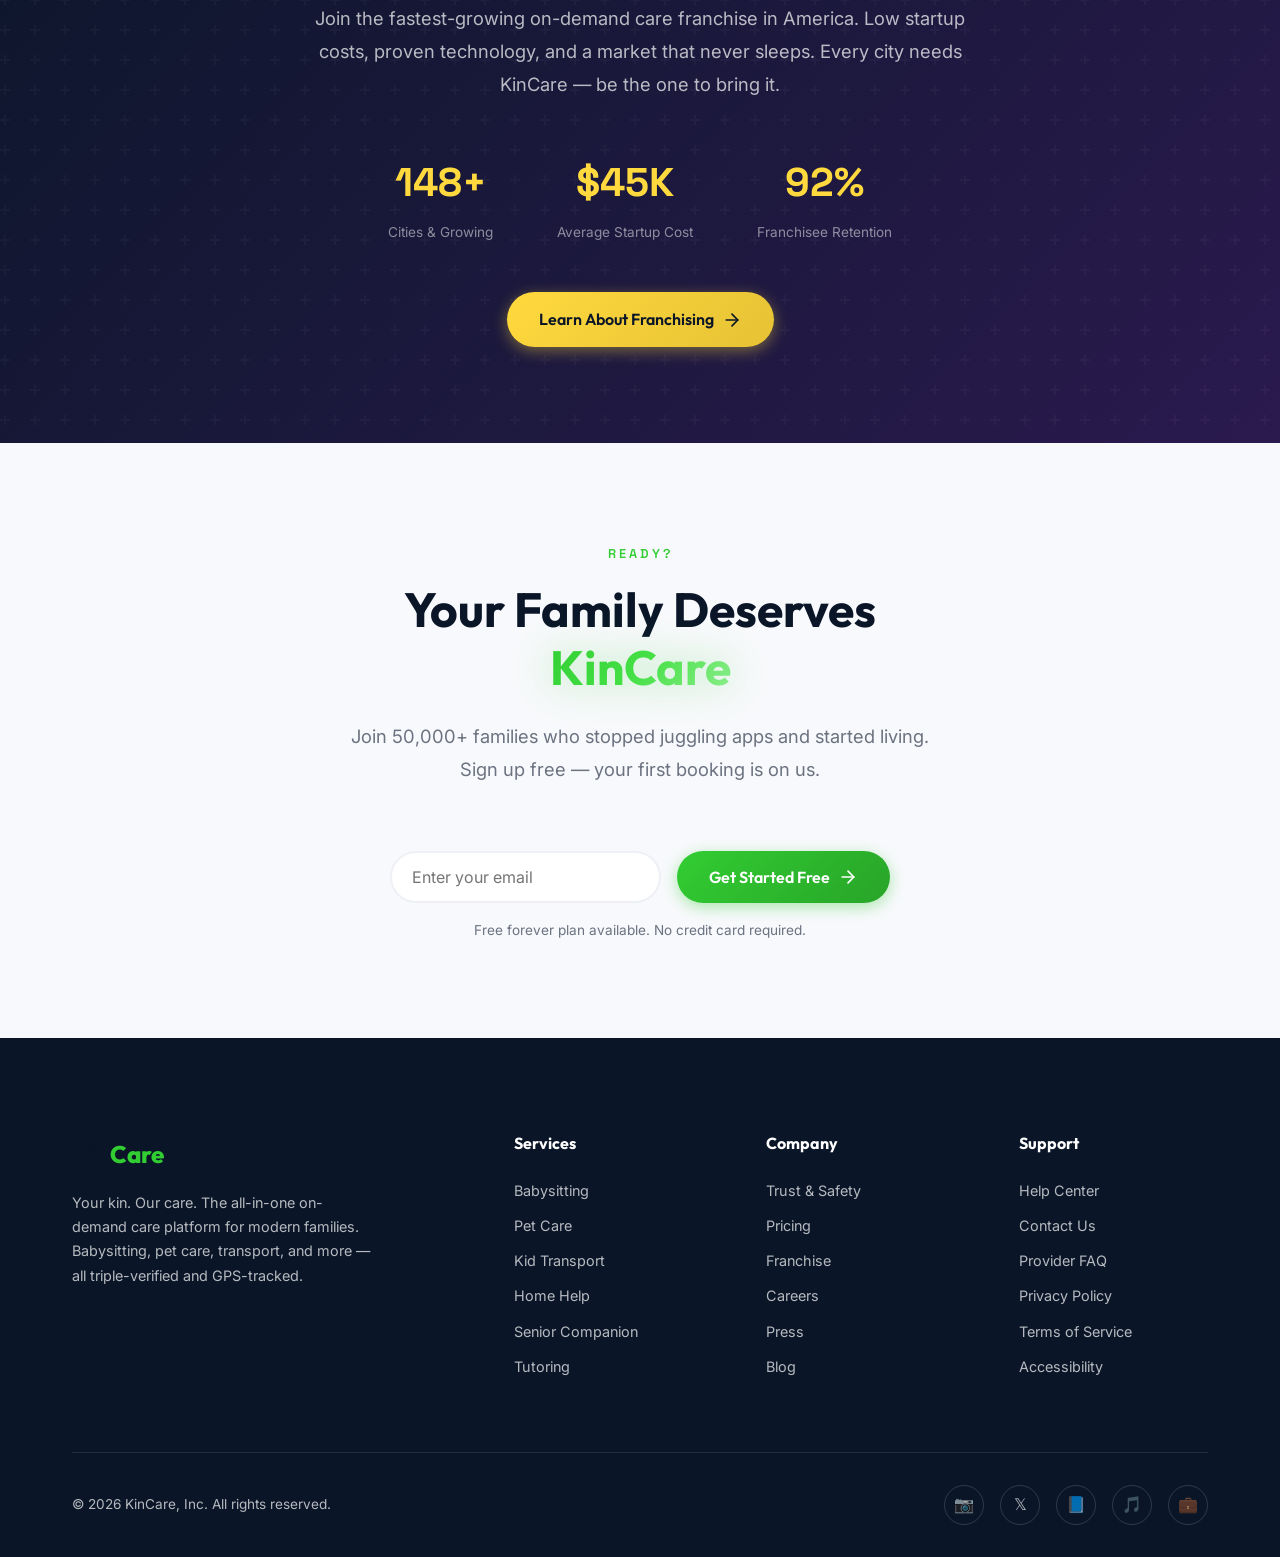
==== commit f4a51c8e: "Fix header logo duplicate text with sleek green LLC pill badge and enforce 3x larger floating avatar" ====
--- a/index.html
+++ b/index.html
@@ -207,9 +207,9 @@
   <!-- ==================== NAVIGATION ==================== -->
   <nav class="nav" id="navbar">
     <div class="container nav-inner">
-      <a href="#" class="nav-logo" style="display:inline-flex;align-items:center;gap:8px;">
-        <img src="logo.png" alt="KinCare, LLC" style="height: 64px; width: auto;">
-        <span style="font-family:'Outfit',sans-serif;font-weight:700;font-size:1.25rem;color:var(--white,#fff);letter-spacing:-0.02em;">KinCare<span style="color:#32CD32;font-size:0.9rem;font-weight:600;margin-left:3px;">, LLC</span></span>
+      <a href="#" class="nav-logo" style="display:inline-flex;align-items:center;">
+        <img src="logo.png" alt="KinCare, LLC" style="height: 56px; width: auto; display: block;">
+        <span style="font-family:'Outfit',sans-serif;font-weight:700;font-size:0.75rem;color:#32CD32;background:rgba(50,205,50,0.15);border:1px solid rgba(50,205,50,0.35);padding:3px 8px;border-radius:6px;margin-left:6px;vertical-align:middle;display:inline-block;letter-spacing:0.5px;">LLC</span>
       </a>
 
       <ul class="nav-links" id="navLinks">
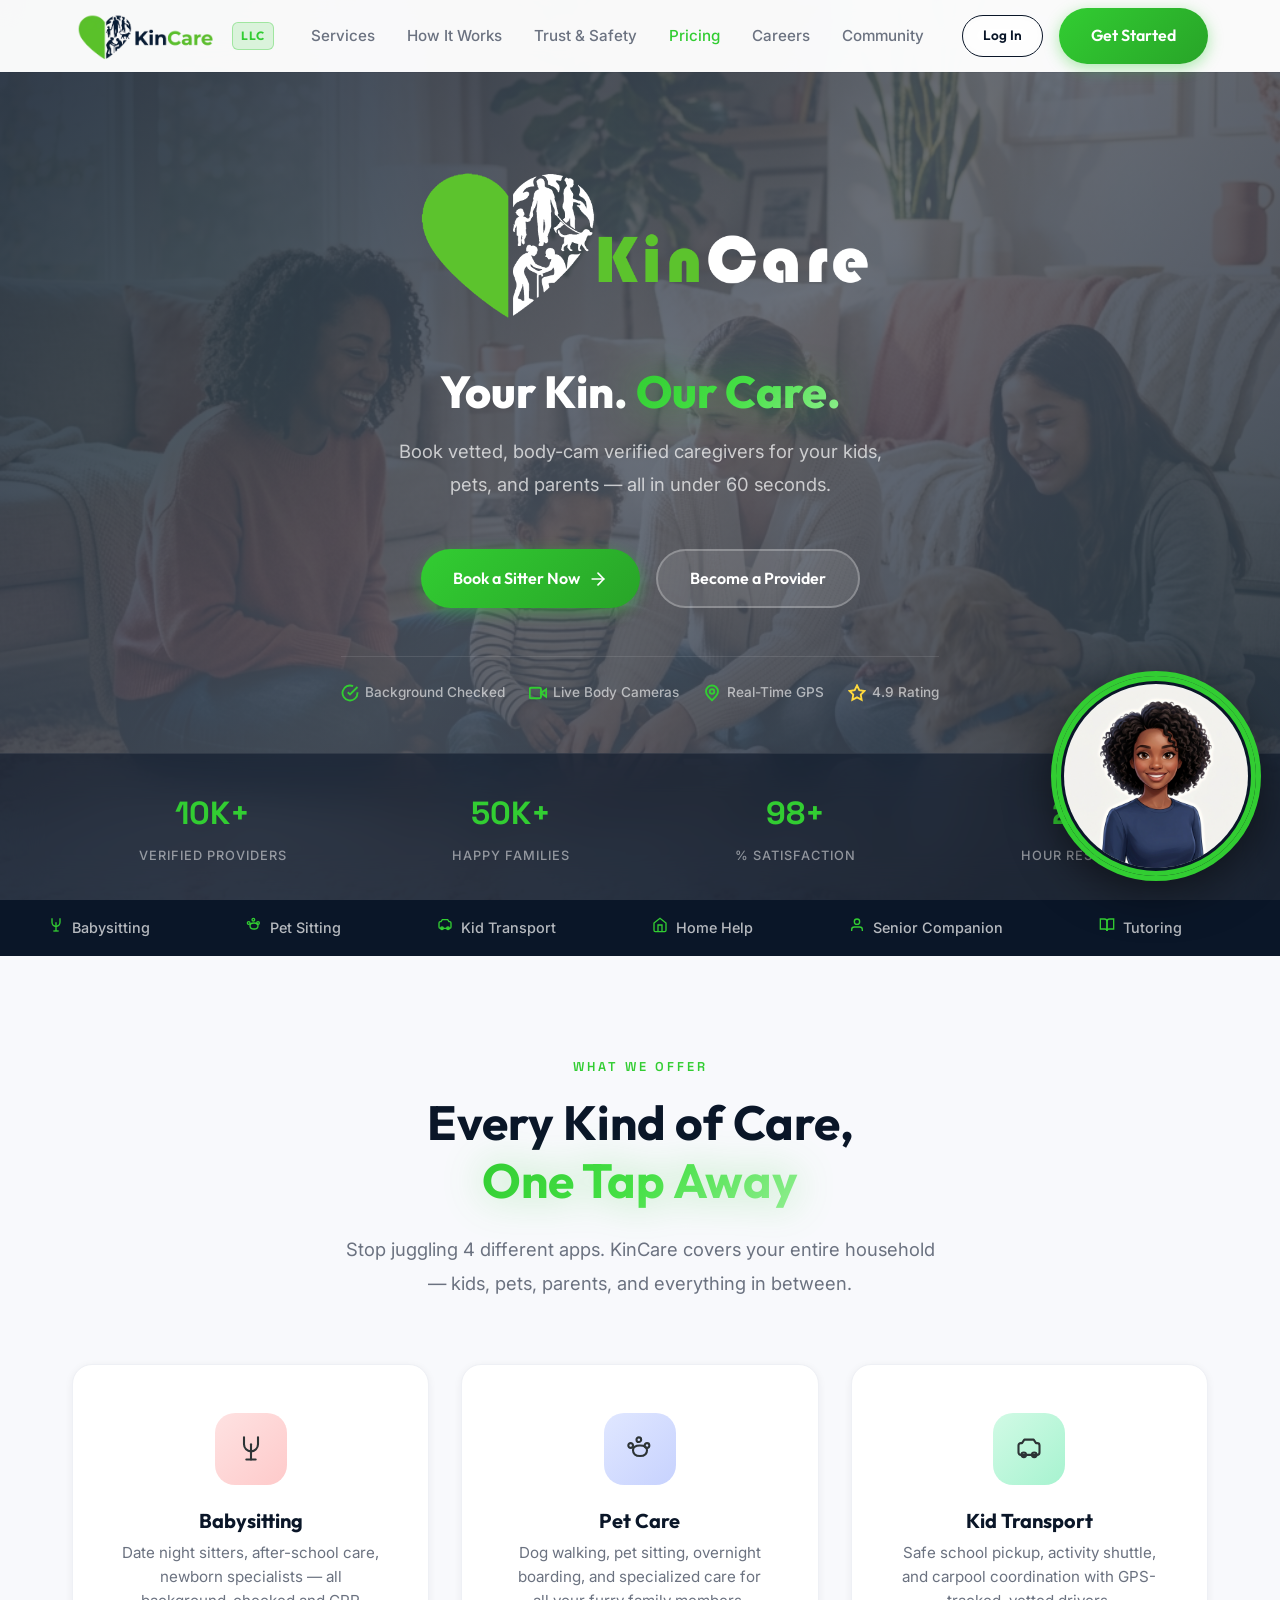
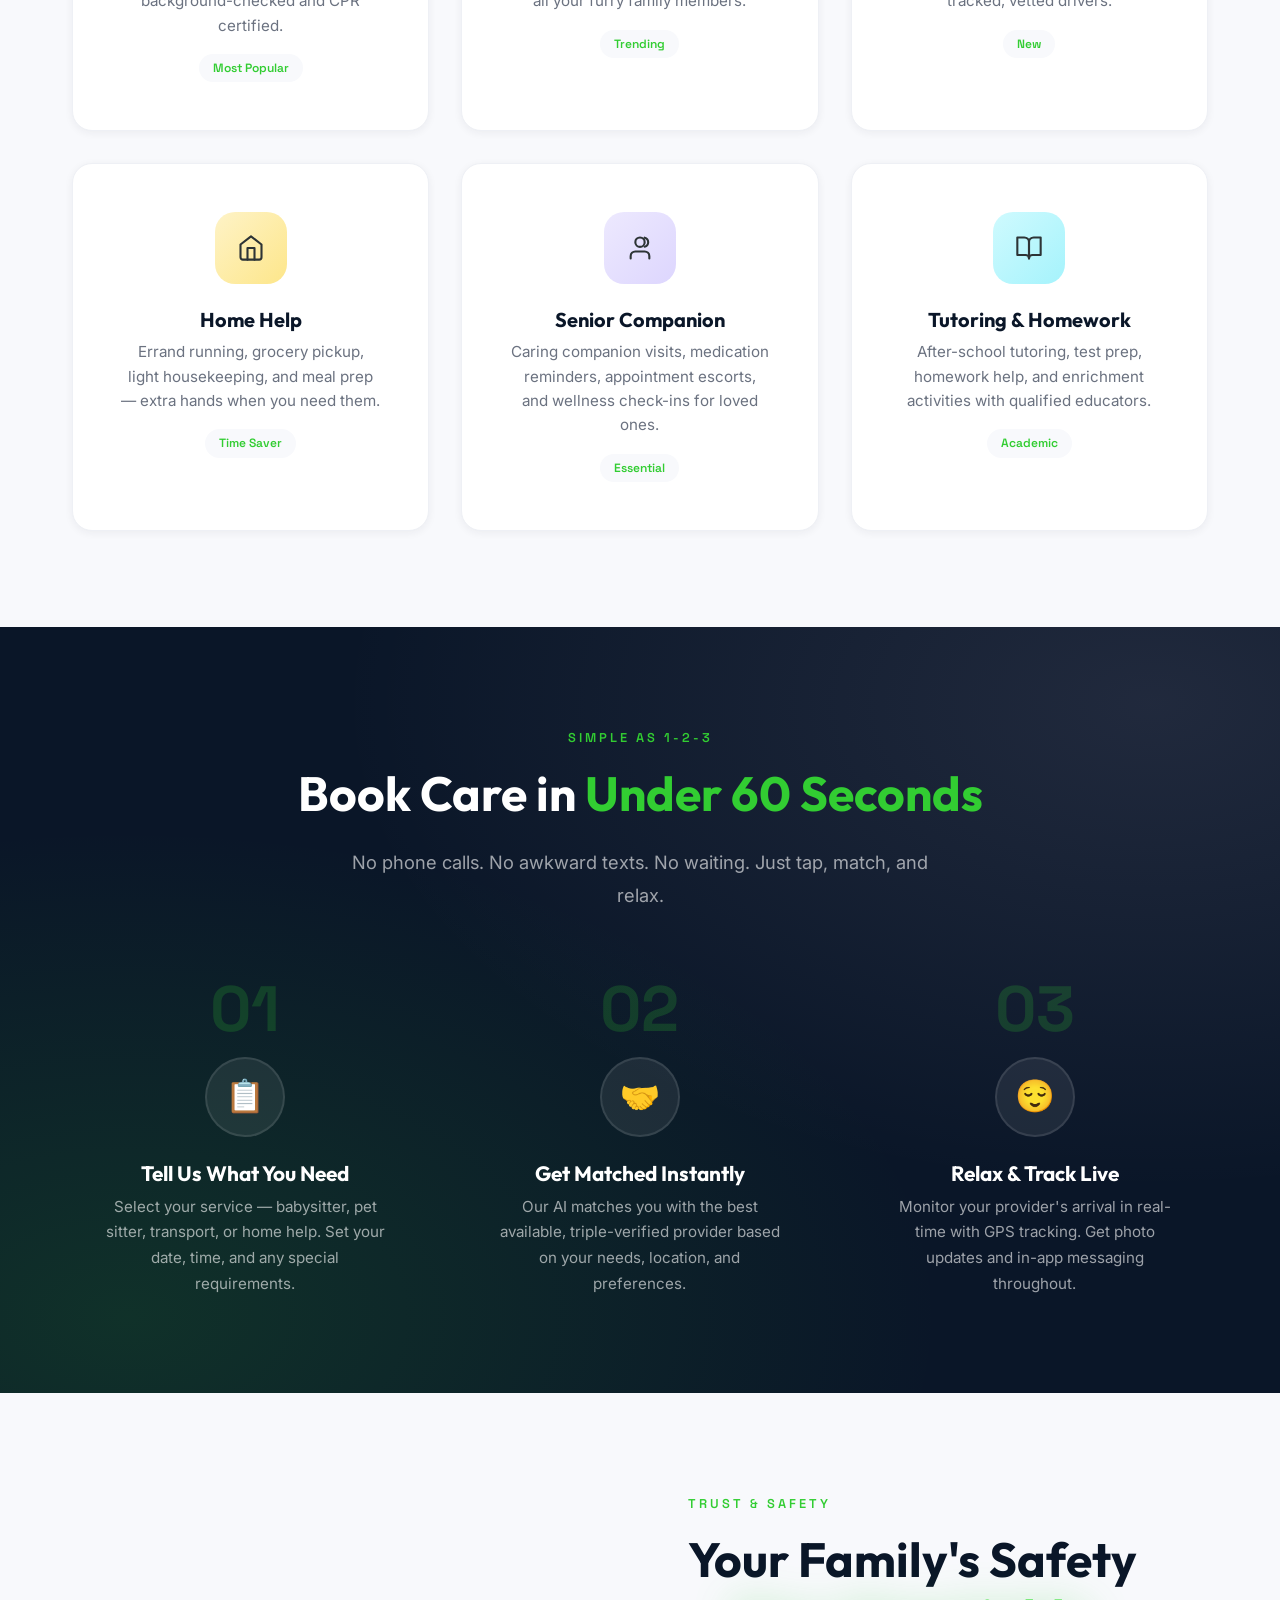
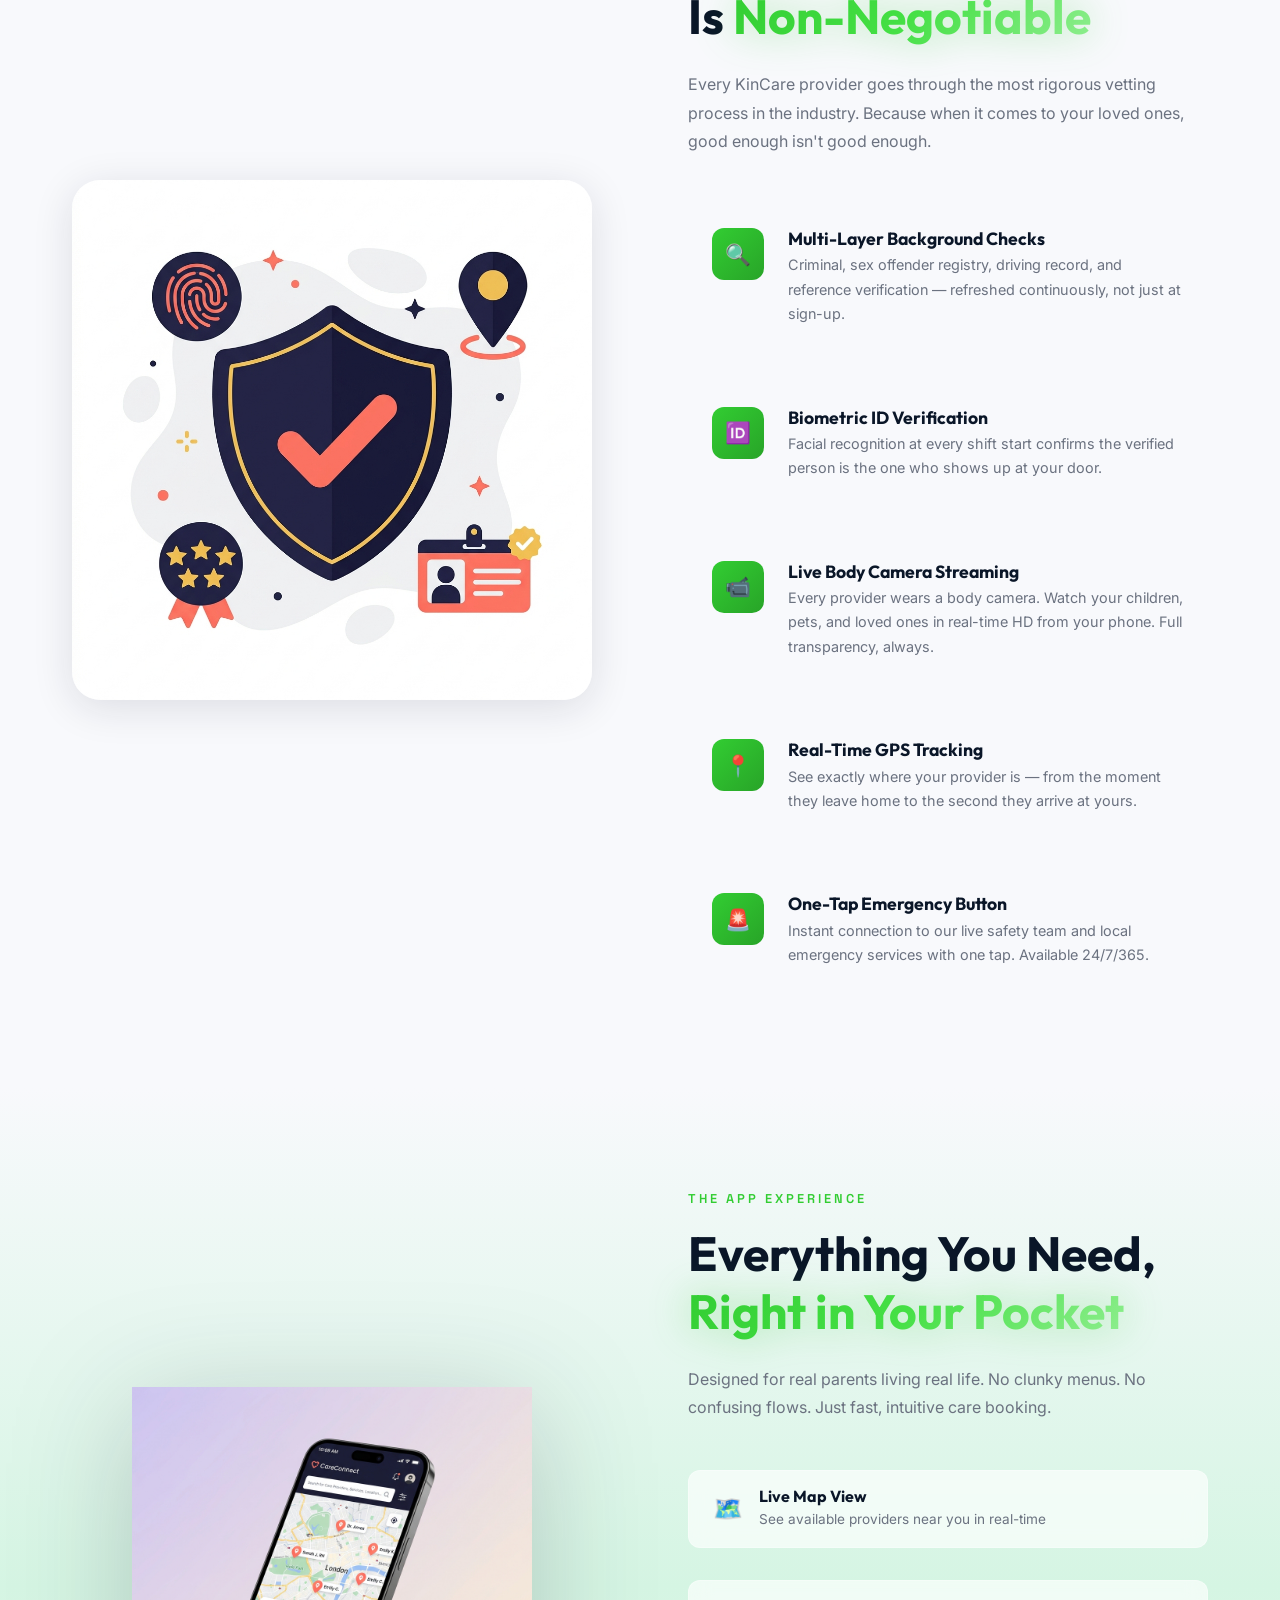
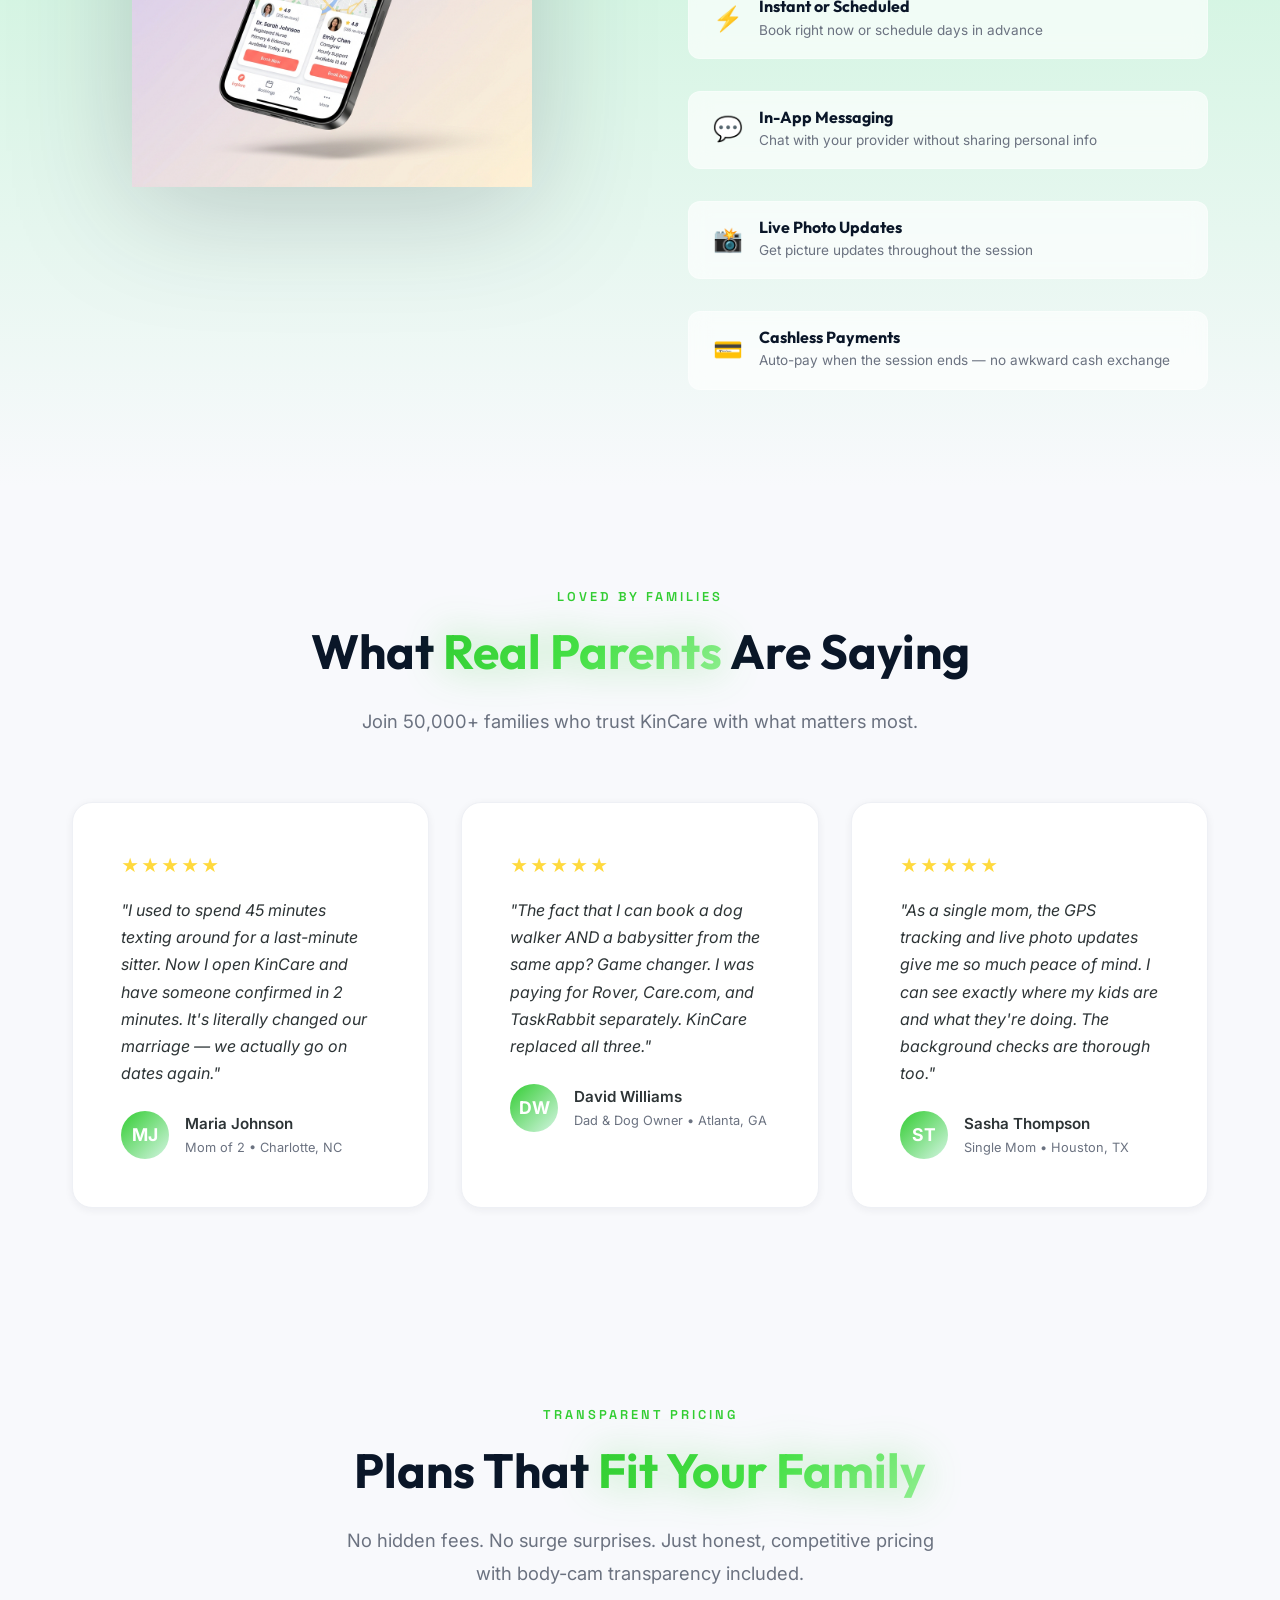
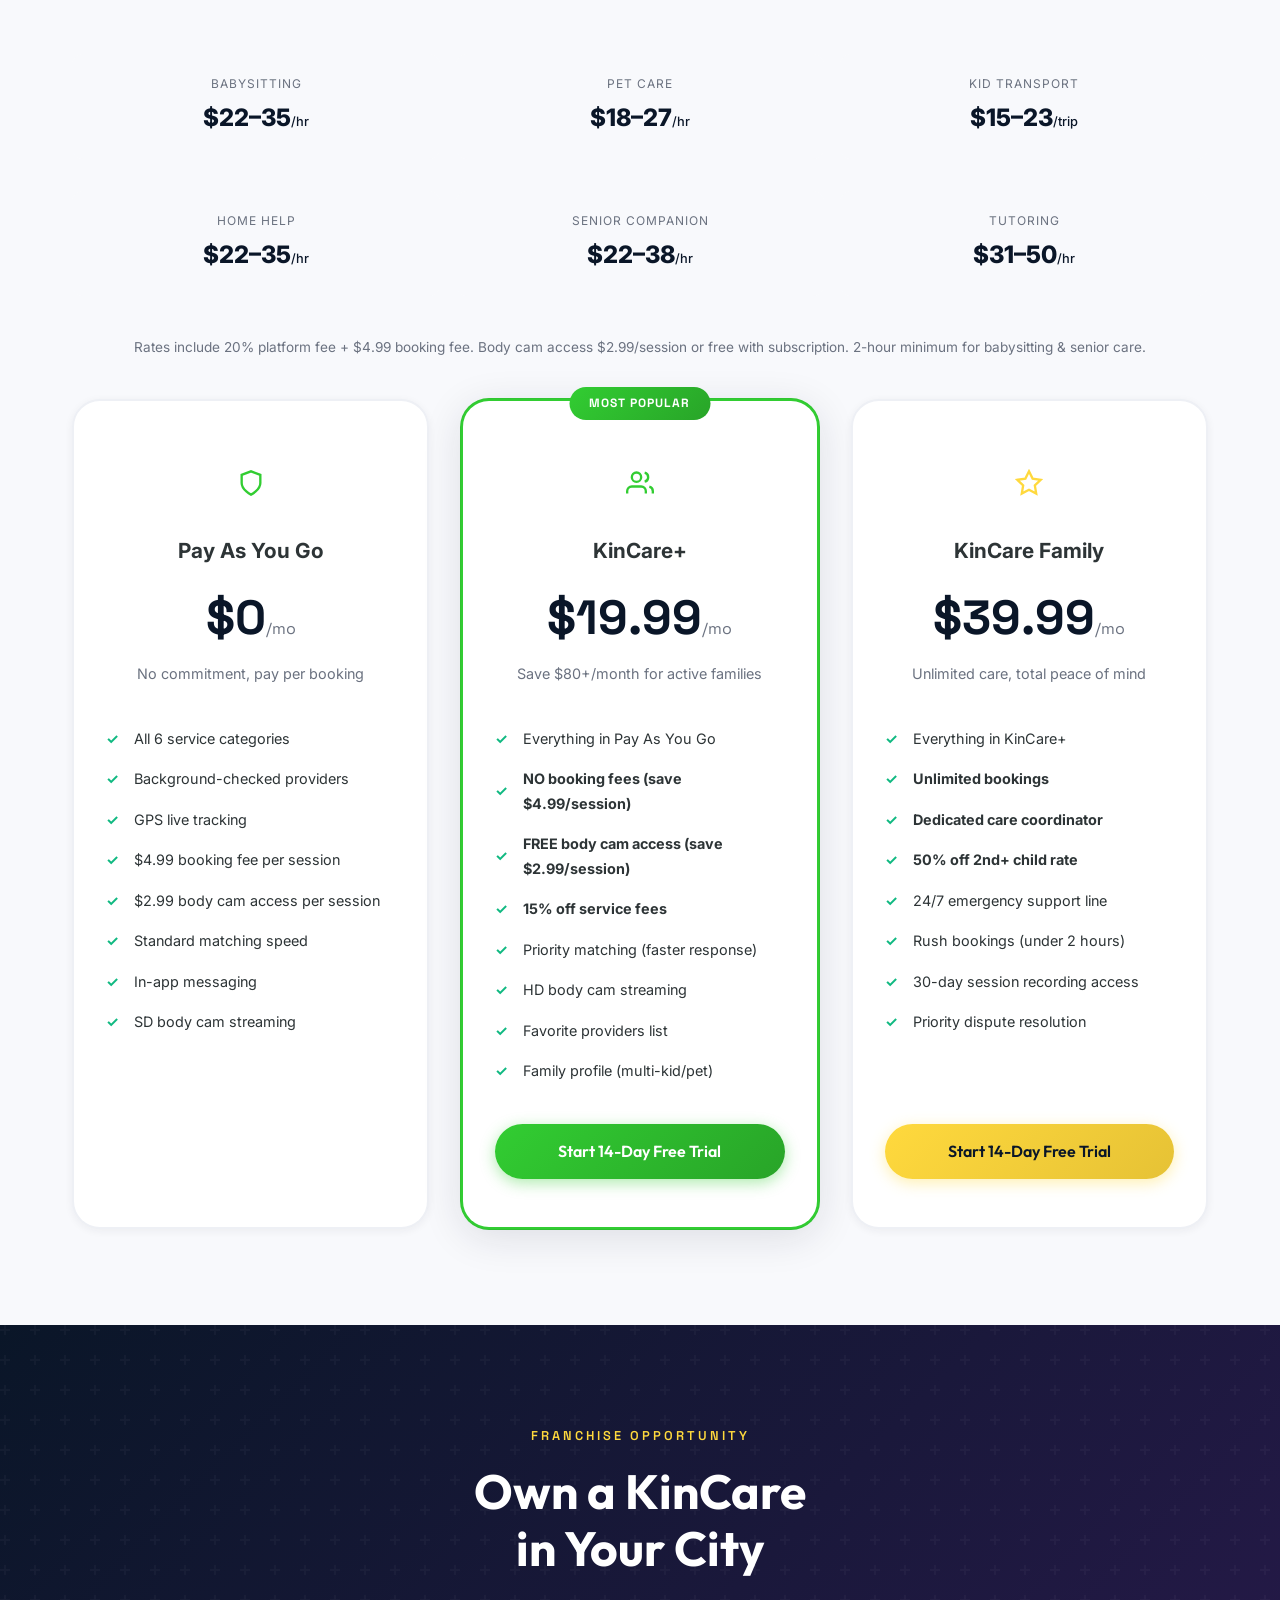
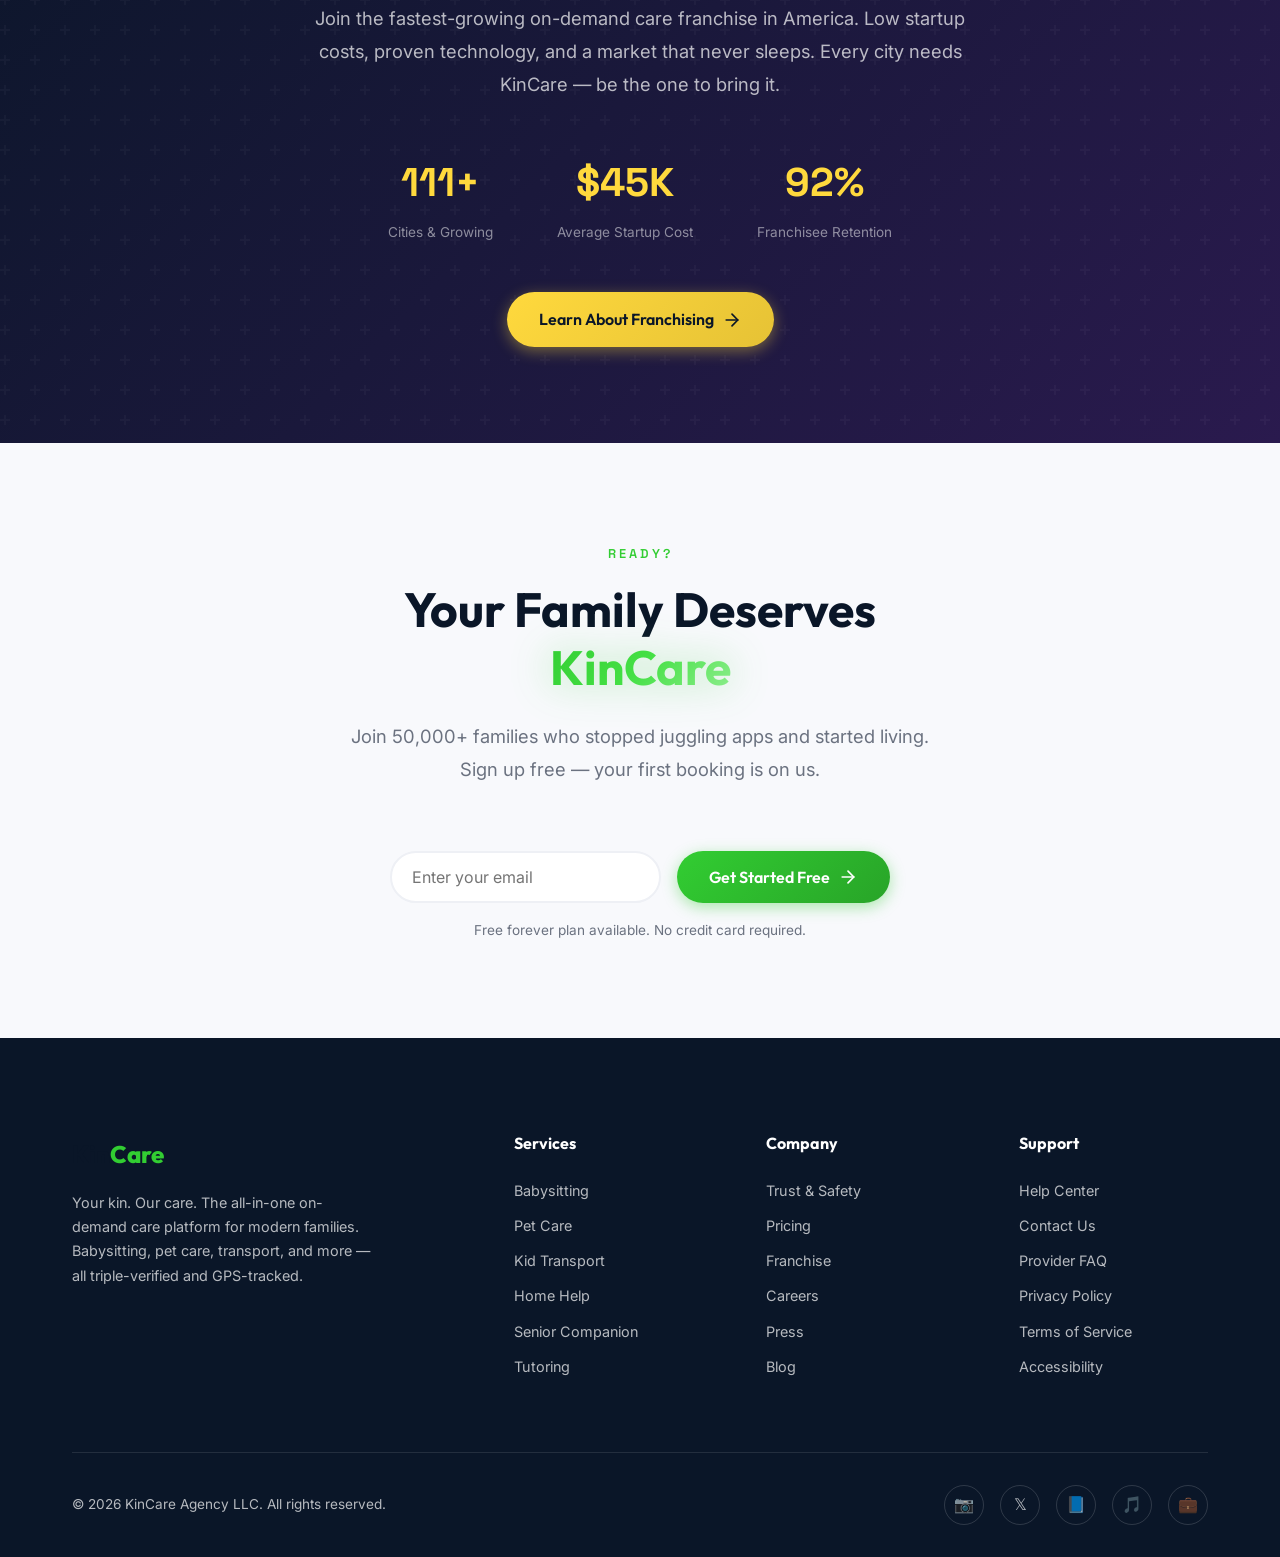
==== commit dba60735: "Upgrade Admin Portal for Nahama (tiers, 3-strikes, CSV export, no-code Stripe settings, EIN records)" ====
--- a/index.html
+++ b/index.html
@@ -727,8 +727,9 @@
       <h2 class="section-title reveal">Your Family Deserves<br><span class="gradient-text">KinCare</span></h2>
       <p class="section-subtitle reveal">Join 50,000+ families who stopped juggling apps and started living. Sign up free — your first booking is on us.</p>
 
-      <form class="reveal" id="signupForm" style="max-width: 500px; margin: 0 auto; display: flex; gap: var(--space-md); flex-wrap: wrap; justify-content: center;">
-        <input type="email" id="signup-email" placeholder="Enter your email" required
+      <form class="reveal" id="signupForm" name="family-waitlist" method="POST" data-netlify="true" style="max-width: 500px; margin: 0 auto; display: flex; gap: var(--space-md); flex-wrap: wrap; justify-content: center;">
+        <input type="hidden" name="form-name" value="family-waitlist">
+        <input type="email" name="email" id="signup-email" placeholder="Enter your email" required
           style="flex: 1; min-width: 250px; padding: 14px 20px; border-radius: var(--radius-full); border: 2px solid var(--mist); background: var(--bg-card); color: var(--text-primary); font-family: var(--font-body); font-size: 1rem; outline: none; transition: border-color 0.3s;">
         <button type="submit" class="btn btn-primary" id="signup-submit">
           Get Started Free
@@ -776,7 +777,7 @@
           <h4>Support</h4>
           <ul class="footer-links">
             <li><a href="#cta">Help Center</a></li>
-            <li><a href="mailto:sistershappyrentals@gmail.com">Contact Us</a></li>
+            <li><a href="mailto:KinCare@gmail.com">Contact Us</a></li>
             <li><a href="careers.html">Provider FAQ</a></li>
             <li><a href="#">Privacy Policy</a></li>
             <li><a href="#">Terms of Service</a></li>
@@ -786,7 +787,7 @@
       </div>
 
       <div class="footer-bottom">
-        <span>© 2026 KinCare, Inc. All rights reserved.</span>
+        <span>© 2026 KinCare Agency LLC. All rights reserved.</span>
         <div class="footer-socials">
           <a href="#" class="footer-social" aria-label="Instagram">📷</a>
           <a href="#" class="footer-social" aria-label="Twitter / X">𝕏</a>
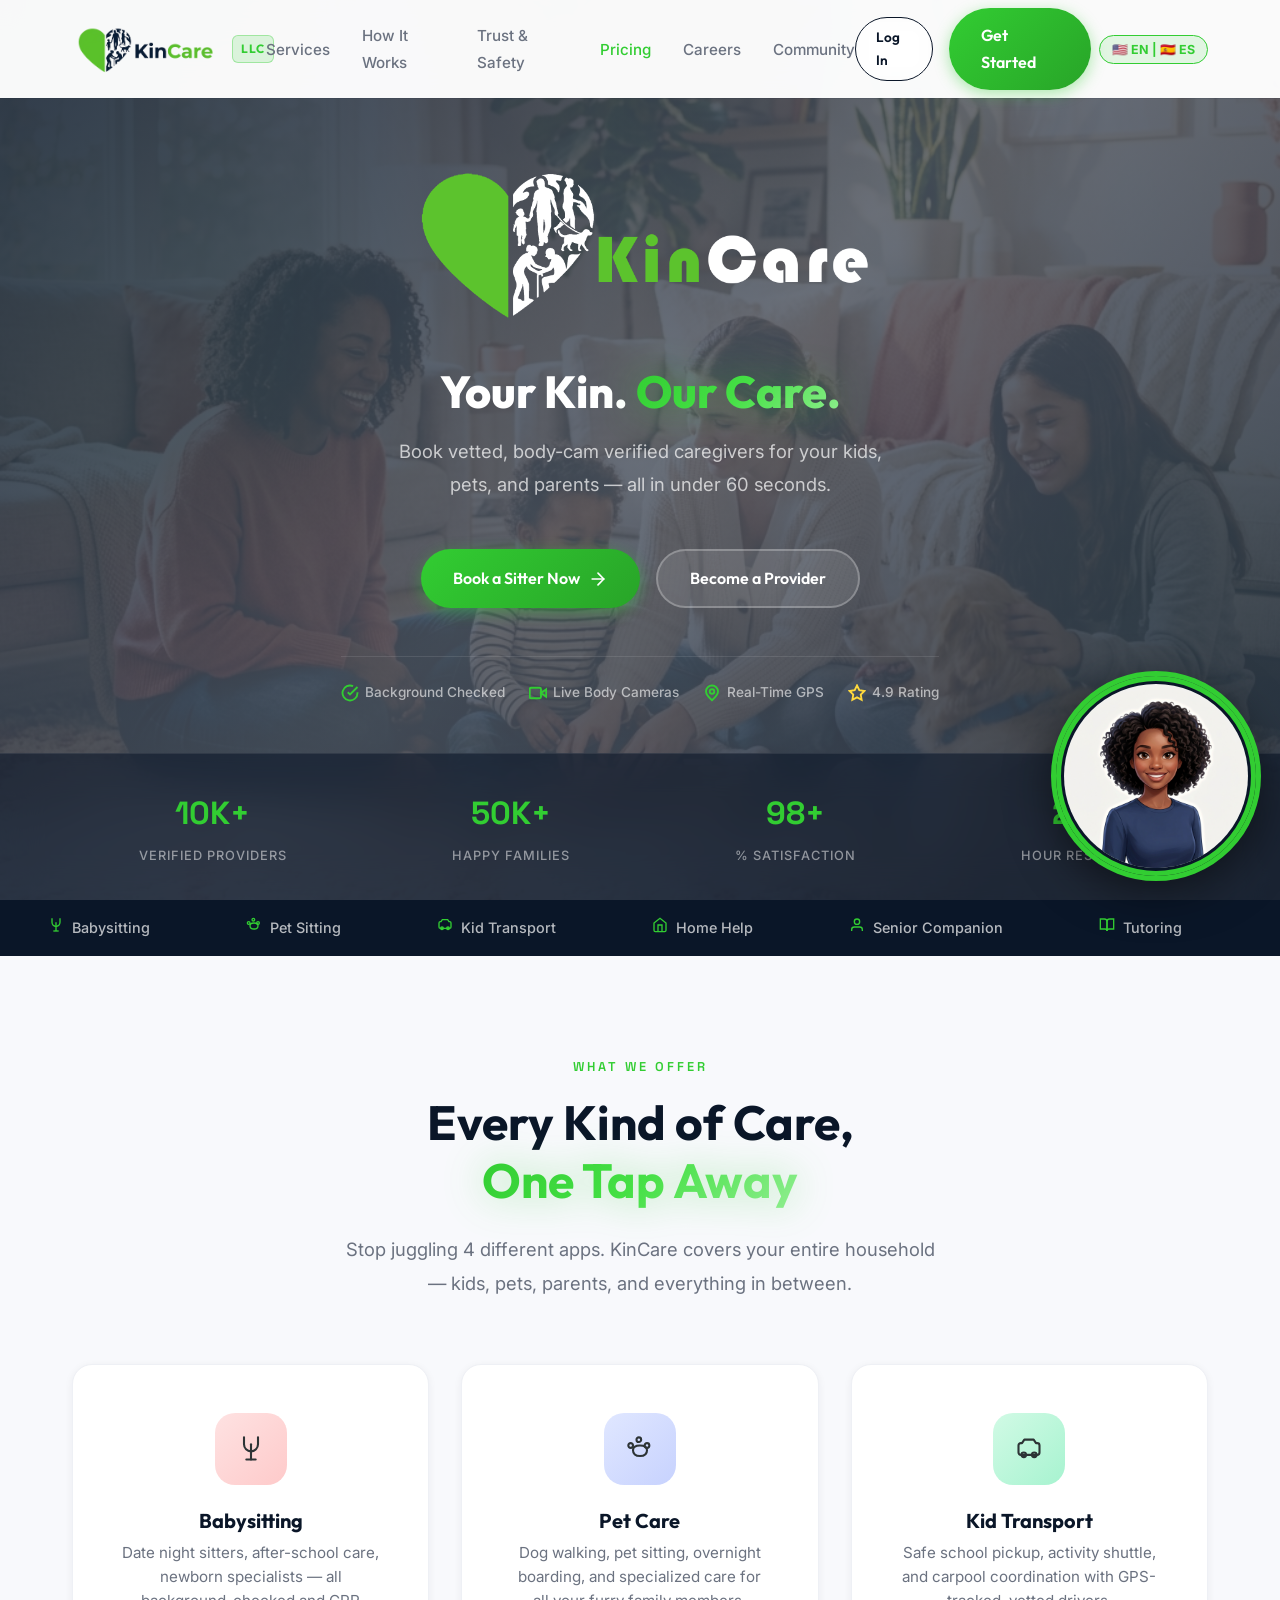
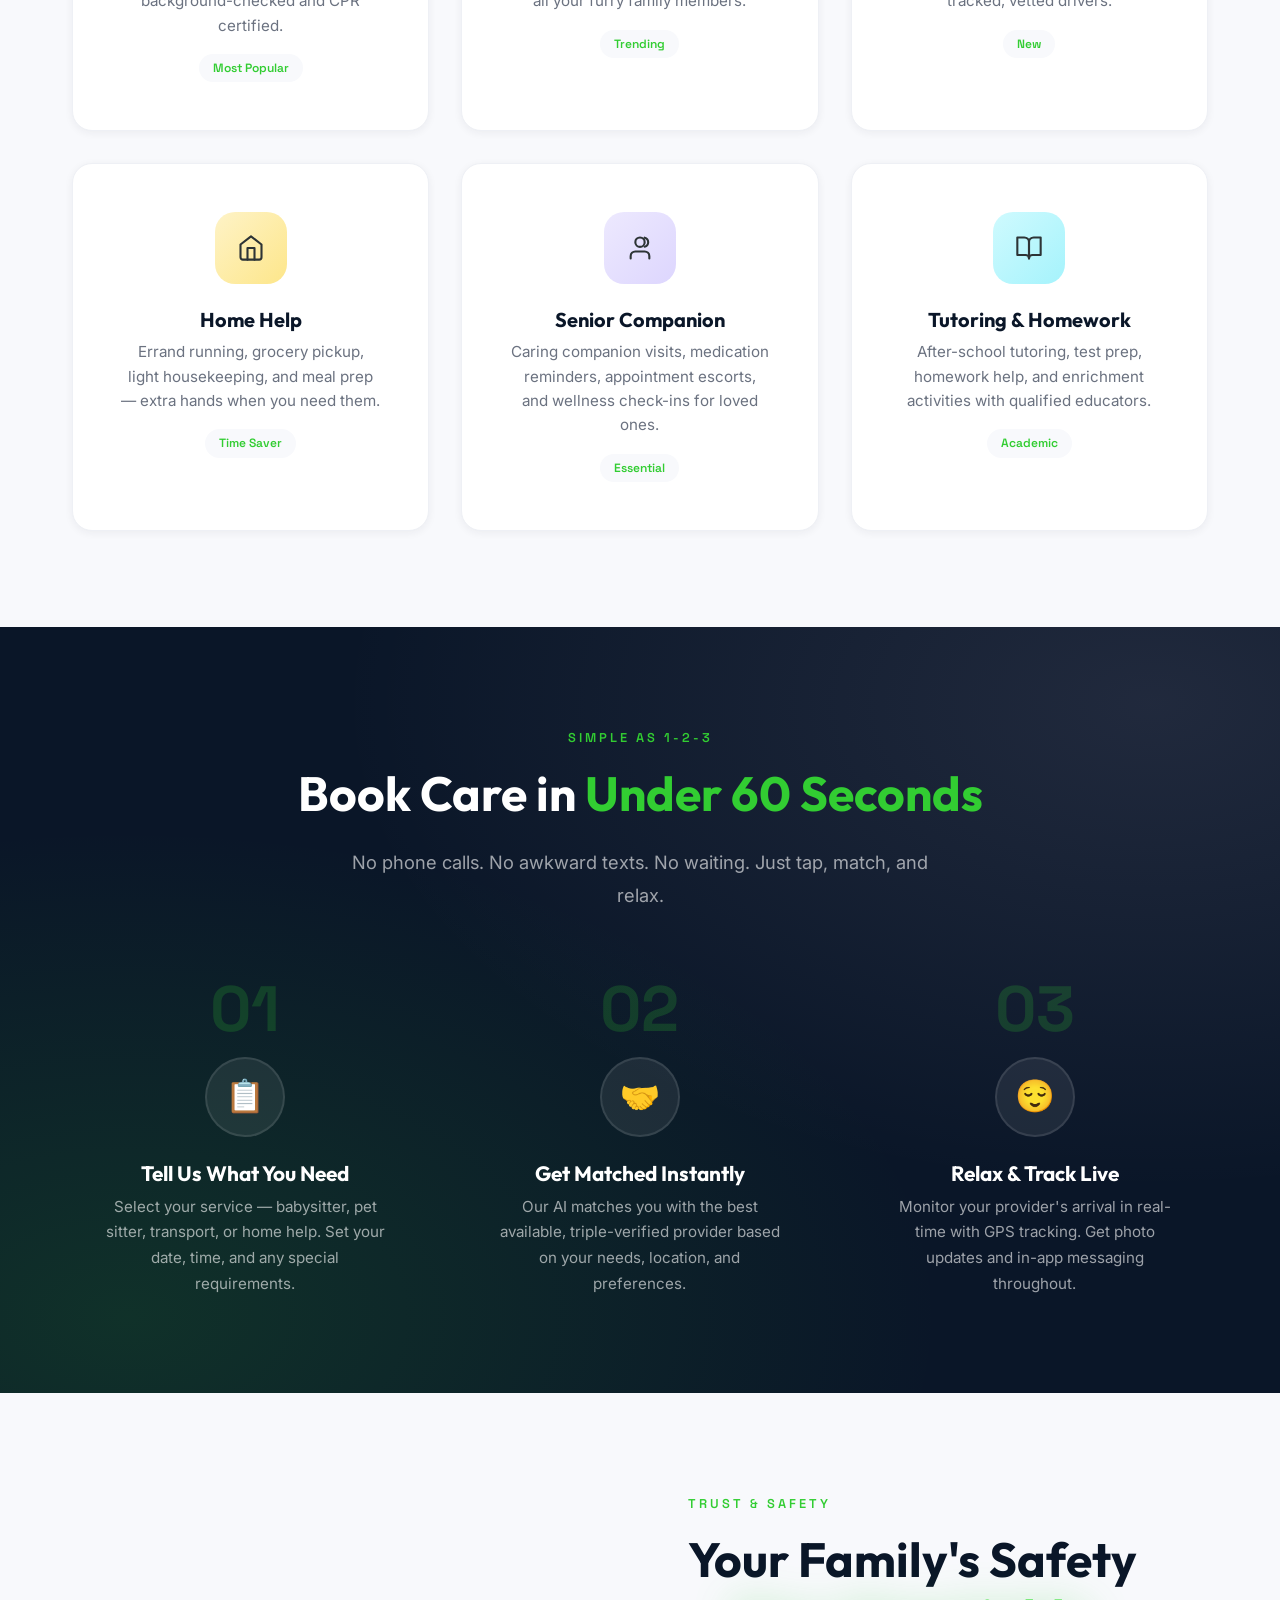
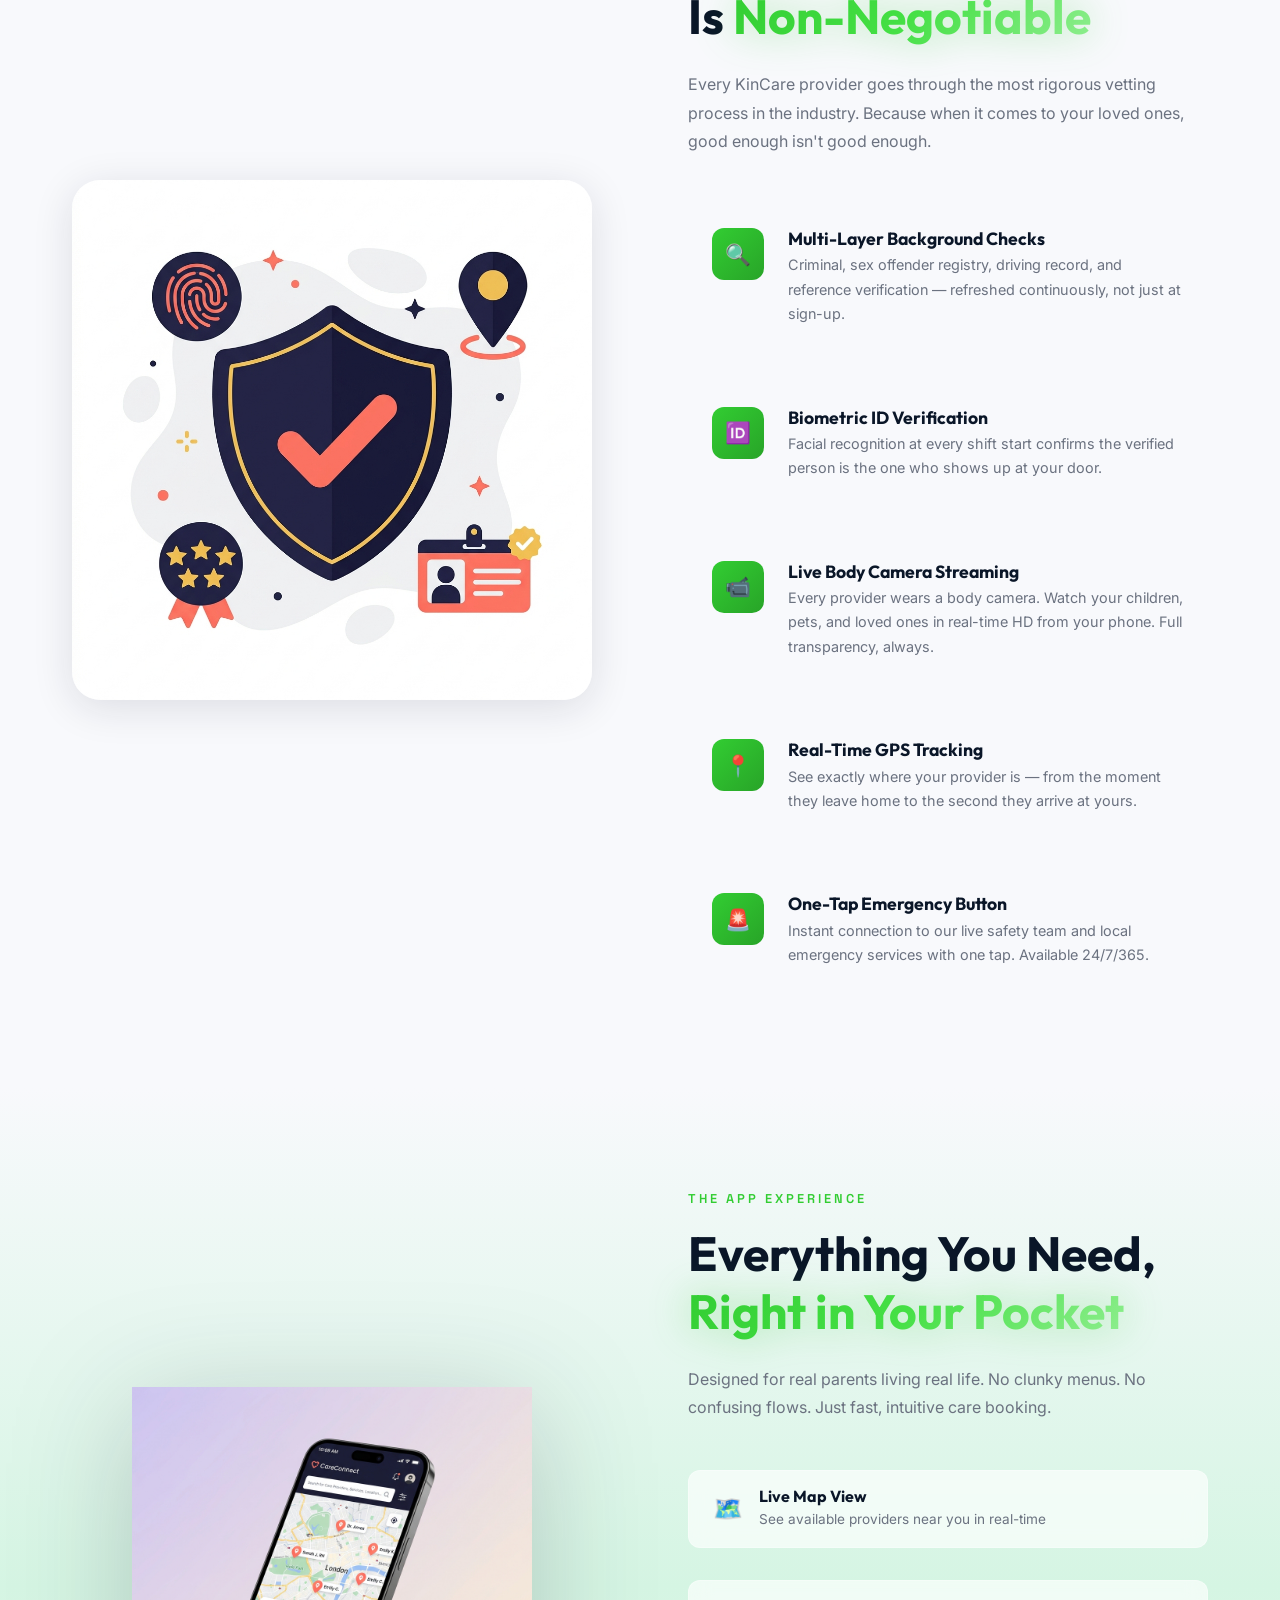
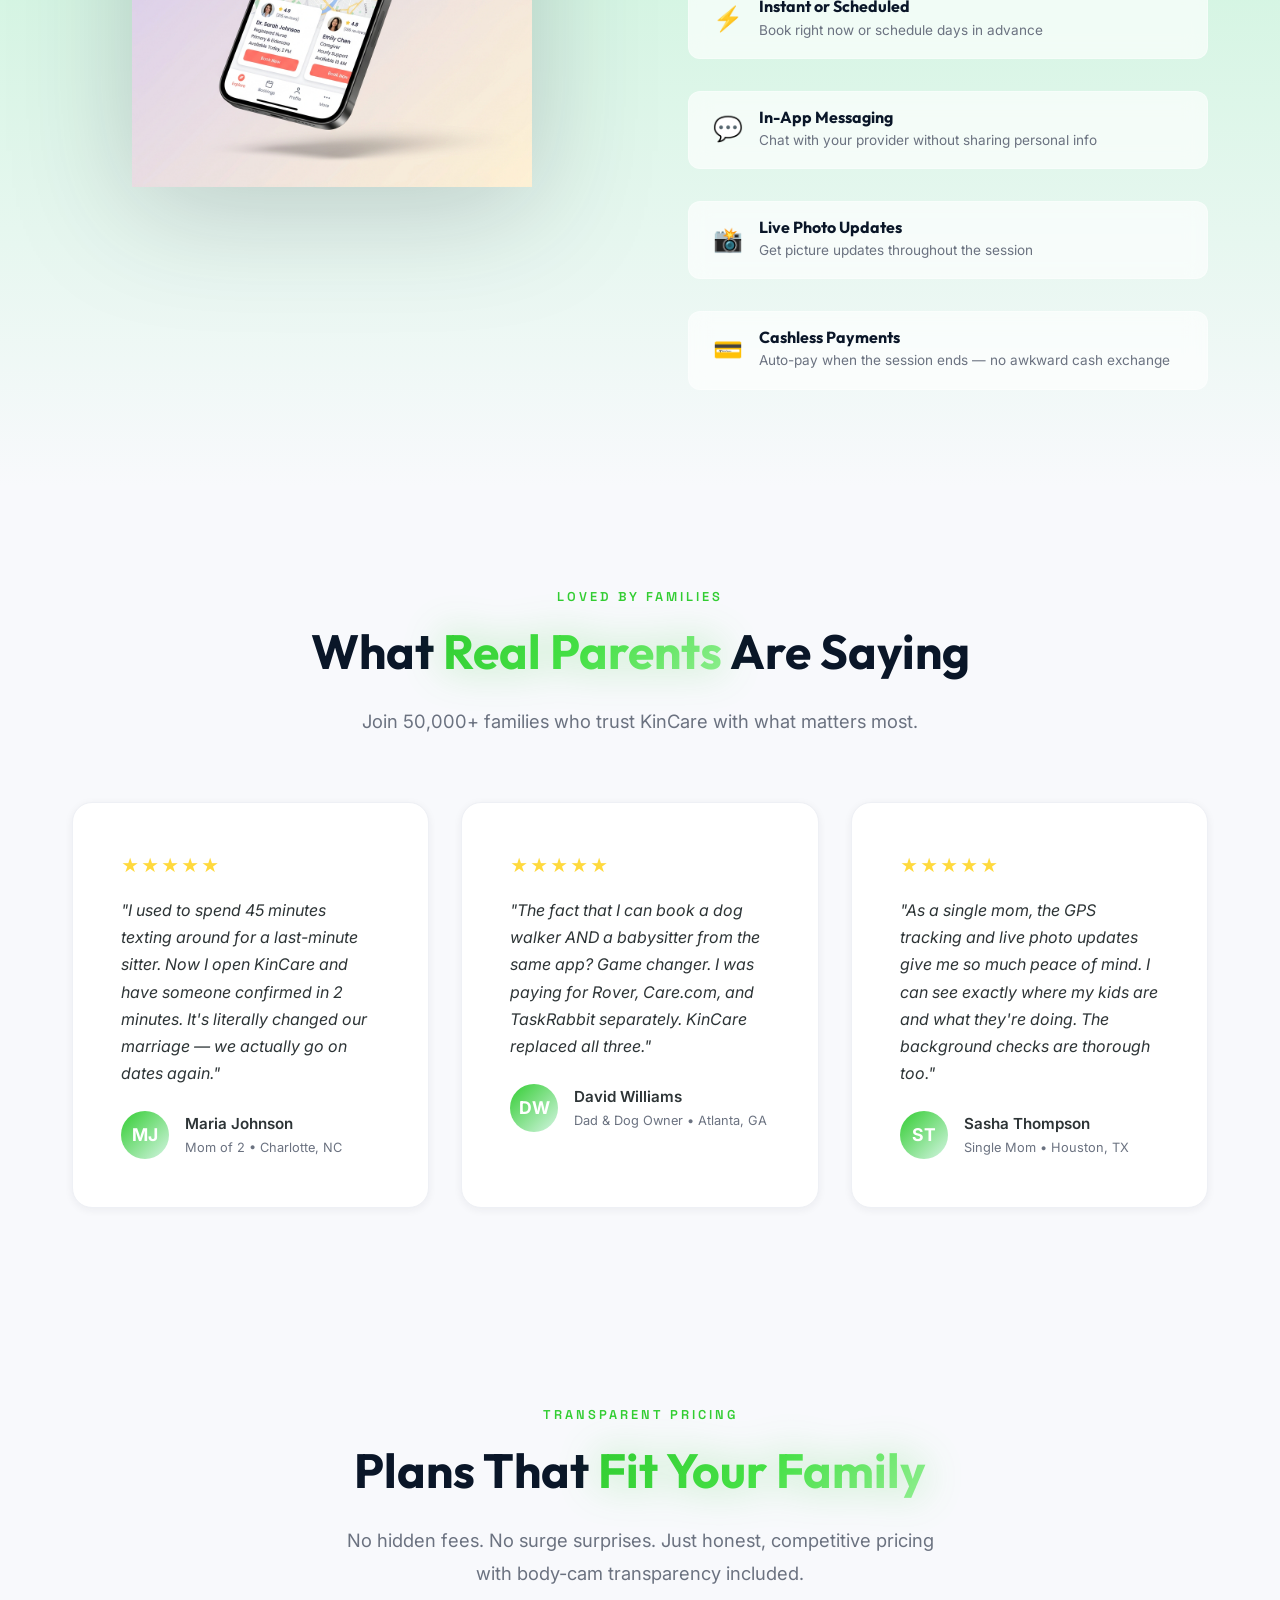
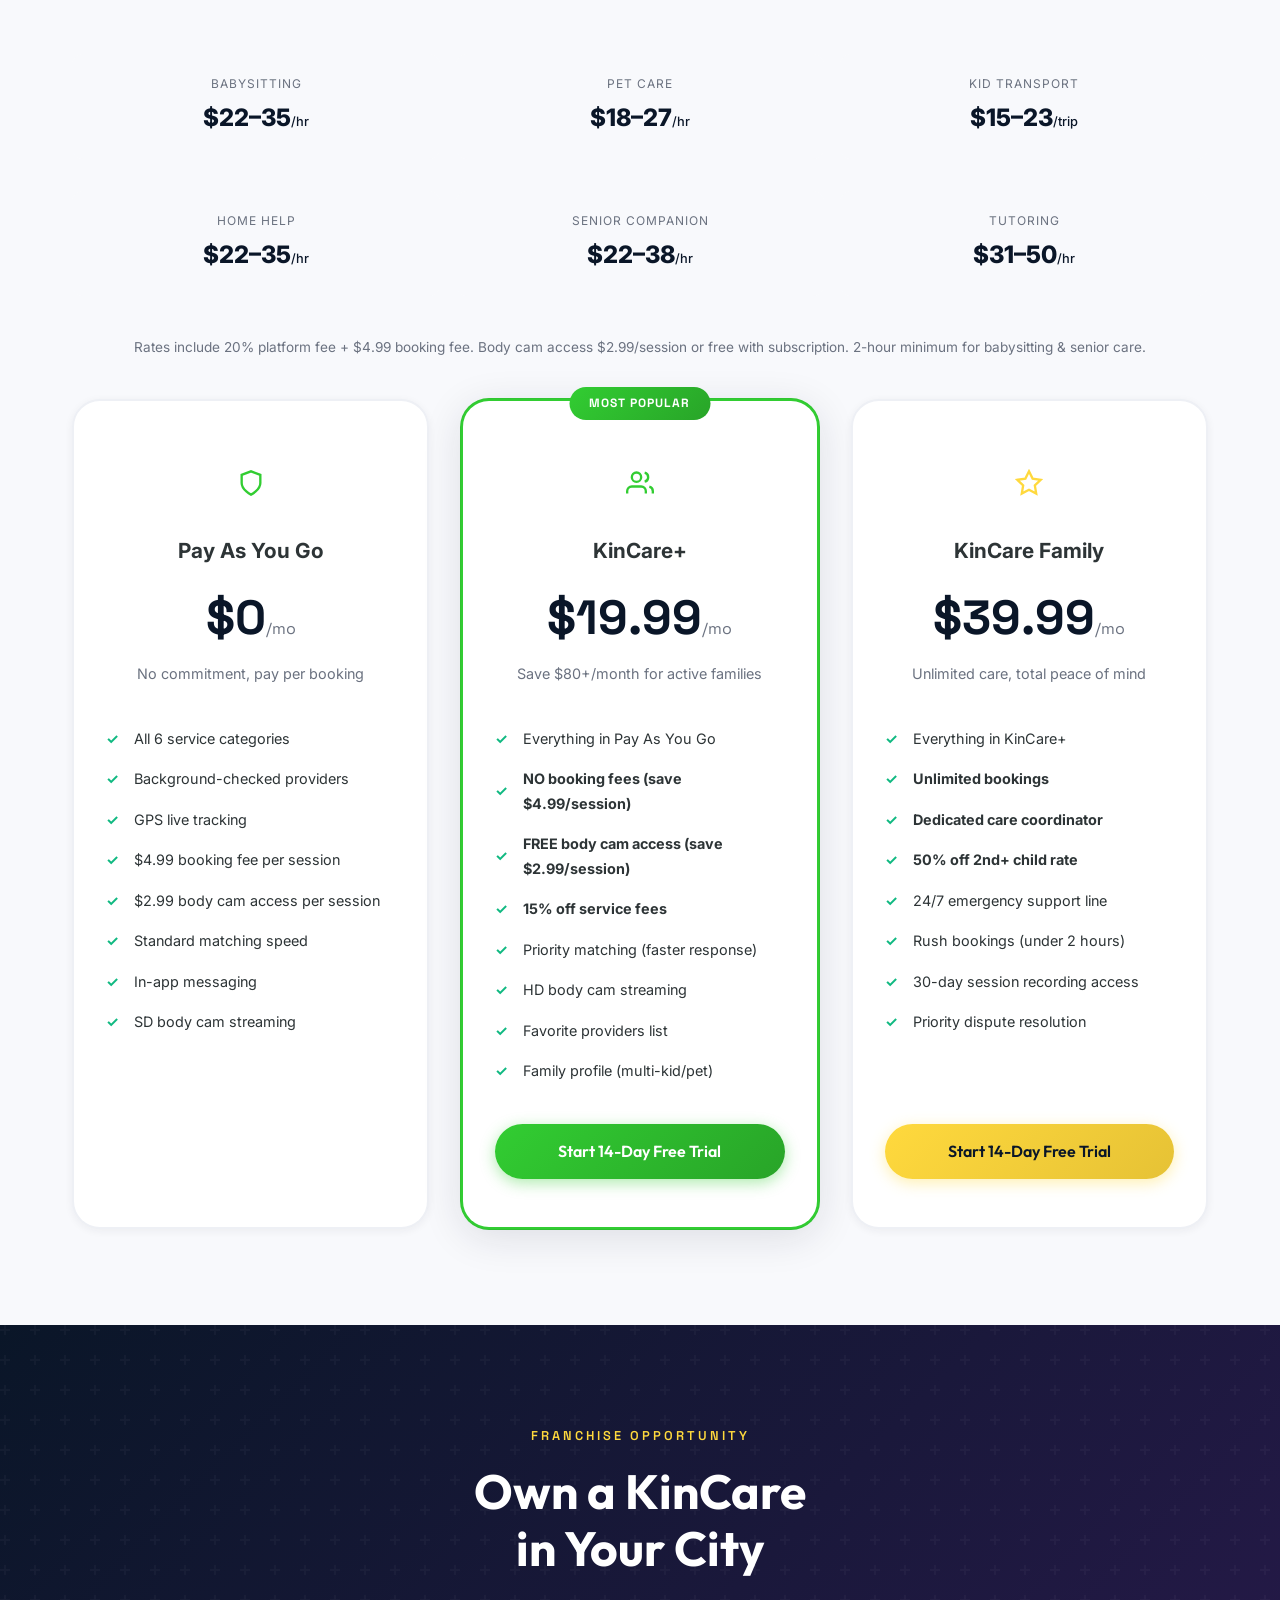
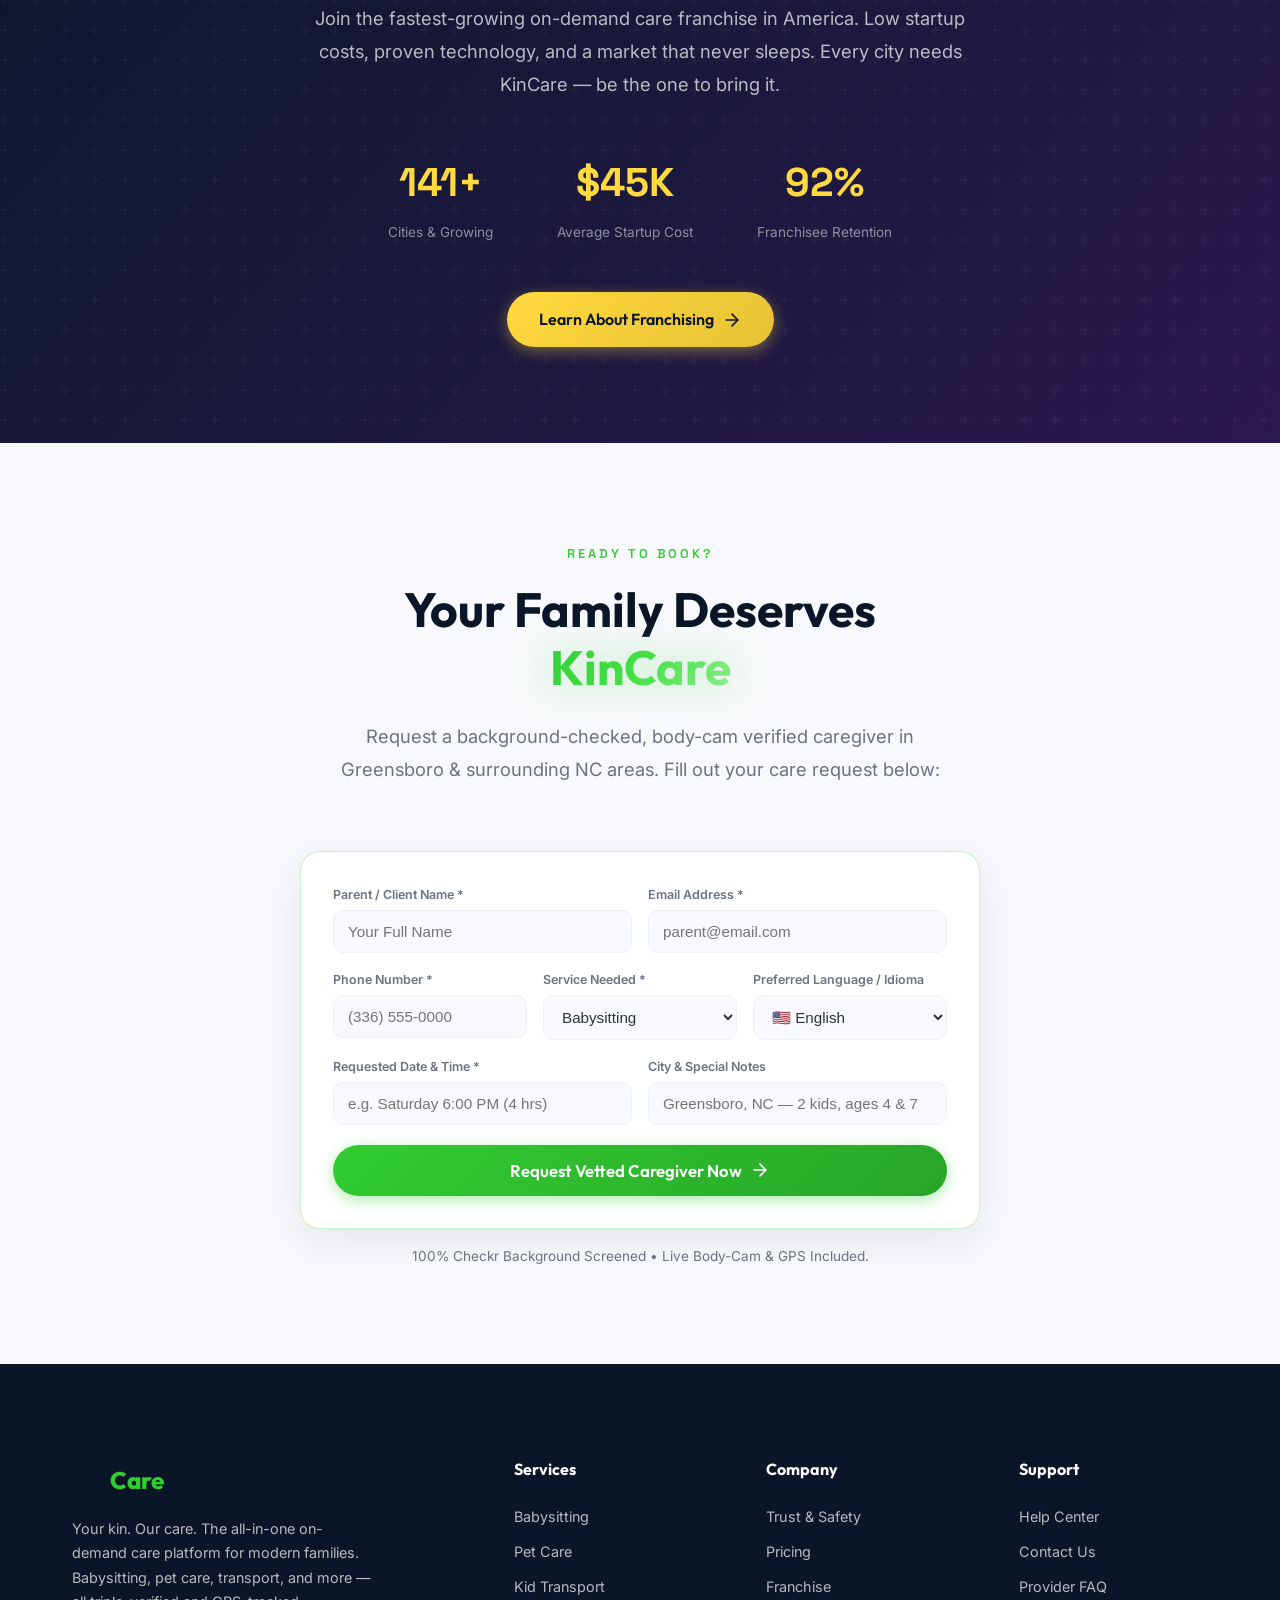
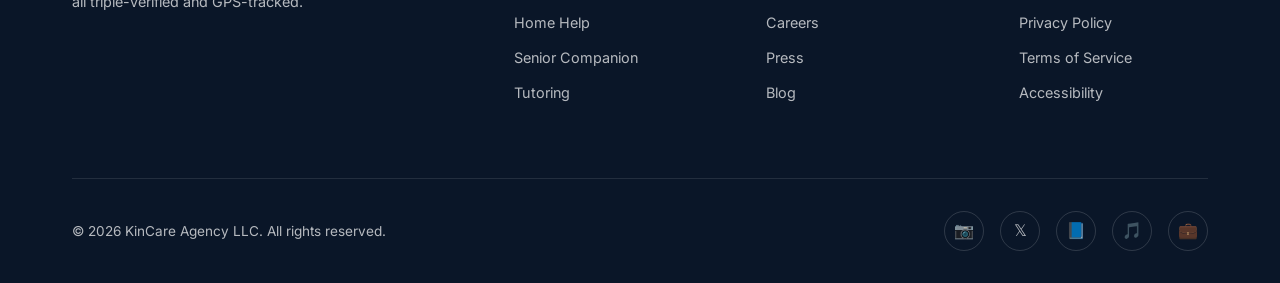
==== commit a7dffba0: "Add unified bilingual (EN/ES) voice avatar, PIN-protected Executive Secretary/Accountant/Scheduler, " ====
--- a/index.html
+++ b/index.html
@@ -720,23 +720,66 @@
     </div>
   </section>
 
-  <!-- ==================== FINAL CTA ==================== -->
+  <!-- ==================== FINAL CTA / BOOKING FORM ==================== -->
   <section class="section-padding" id="cta" style="background: var(--bg-primary);">
     <div class="container text-center">
-      <span class="section-label reveal">Ready?</span>
+      <span class="section-label reveal">Ready to Book?</span>
       <h2 class="section-title reveal">Your Family Deserves<br><span class="gradient-text">KinCare</span></h2>
-      <p class="section-subtitle reveal">Join 50,000+ families who stopped juggling apps and started living. Sign up free — your first booking is on us.</p>
-
-      <form class="reveal" id="signupForm" name="family-waitlist" method="POST" data-netlify="true" style="max-width: 500px; margin: 0 auto; display: flex; gap: var(--space-md); flex-wrap: wrap; justify-content: center;">
-        <input type="hidden" name="form-name" value="family-waitlist">
-        <input type="email" name="email" id="signup-email" placeholder="Enter your email" required
-          style="flex: 1; min-width: 250px; padding: 14px 20px; border-radius: var(--radius-full); border: 2px solid var(--mist); background: var(--bg-card); color: var(--text-primary); font-family: var(--font-body); font-size: 1rem; outline: none; transition: border-color 0.3s;">
-        <button type="submit" class="btn btn-primary" id="signup-submit">
-          Get Started Free
+      <p class="section-subtitle reveal">Request a background-checked, body-cam verified caregiver in Greensboro &amp; surrounding NC areas. Fill out your care request below:</p>
+
+      <form class="reveal" id="signupForm" name="family-booking-request" method="POST" data-netlify="true" style="max-width: 680px; margin: 0 auto; background: var(--bg-card); padding: 2rem; border-radius: 20px; border: 1px solid rgba(50,205,50,0.25); box-shadow: 0 12px 40px rgba(0,0,0,0.08); text-align: left;">
+        <input type="hidden" name="form-name" value="family-booking-request">
+        <div style="display:grid;grid-template-columns:repeat(auto-fit, minmax(220px, 1fr));gap:1rem;margin-bottom:1rem;">
+          <div>
+            <label style="display:block;font-size:0.78rem;font-weight:600;margin-bottom:0.3rem;color:var(--text-secondary);">Parent / Client Name *</label>
+            <input type="text" name="parent-name" required placeholder="Your Full Name" style="width:100%;padding:12px 14px;border-radius:10px;border:1px solid var(--mist);background:var(--bg-primary);color:var(--text-primary);font-size:0.95rem;">
+          </div>
+          <div>
+            <label style="display:block;font-size:0.78rem;font-weight:600;margin-bottom:0.3rem;color:var(--text-secondary);">Email Address *</label>
+            <input type="email" name="email" id="signup-email" required placeholder="parent@email.com" style="width:100%;padding:12px 14px;border-radius:10px;border:1px solid var(--mist);background:var(--bg-primary);color:var(--text-primary);font-size:0.95rem;">
+          </div>
+        </div>
+        <div style="display:grid;grid-template-columns:repeat(auto-fit, minmax(180px, 1fr));gap:1rem;margin-bottom:1rem;">
+          <div>
+            <label style="display:block;font-size:0.78rem;font-weight:600;margin-bottom:0.3rem;color:var(--text-secondary);">Phone Number *</label>
+            <input type="tel" name="phone" required placeholder="(336) 555-0000" style="width:100%;padding:12px 14px;border-radius:10px;border:1px solid var(--mist);background:var(--bg-primary);color:var(--text-primary);font-size:0.95rem;">
+          </div>
+          <div>
+            <label style="display:block;font-size:0.78rem;font-weight:600;margin-bottom:0.3rem;color:var(--text-secondary);">Service Needed *</label>
+            <select name="service-needed" required style="width:100%;padding:12px 14px;border-radius:10px;border:1px solid var(--mist);background:var(--bg-primary);color:var(--text-primary);font-size:0.95rem;">
+              <option value="Babysitting">Babysitting</option>
+              <option value="Pet Care">Pet Care / Dog Walking</option>
+              <option value="Kid Transport">Kid Transport</option>
+              <option value="Senior Companion">Senior Companion Care</option>
+              <option value="Home Help">Home Help</option>
+              <option value="Tutoring">Tutoring</option>
+            </select>
+          </div>
+          <div>
+            <label style="display:block;font-size:0.78rem;font-weight:600;margin-bottom:0.3rem;color:var(--text-secondary);">Preferred Language / Idioma</label>
+            <select name="preferred-language" style="width:100%;padding:12px 14px;border-radius:10px;border:1px solid var(--mist);background:var(--bg-primary);color:var(--text-primary);font-size:0.95rem;">
+              <option value="English">🇺🇸 English</option>
+              <option value="Español">🇪🇸 Español (Bilingual)</option>
+              <option value="Either">🌐 Either / Cualquiera</option>
+            </select>
+          </div>
+        </div>
+        <div style="display:grid;grid-template-columns:repeat(auto-fit, minmax(180px, 1fr));gap:1rem;margin-bottom:1.25rem;">
+          <div>
+            <label style="display:block;font-size:0.78rem;font-weight:600;margin-bottom:0.3rem;color:var(--text-secondary);">Requested Date &amp; Time *</label>
+            <input type="text" name="date-time" required placeholder="e.g. Saturday 6:00 PM (4 hrs)" style="width:100%;padding:12px 14px;border-radius:10px;border:1px solid var(--mist);background:var(--bg-primary);color:var(--text-primary);font-size:0.95rem;">
+          </div>
+          <div>
+            <label style="display:block;font-size:0.78rem;font-weight:600;margin-bottom:0.3rem;color:var(--text-secondary);">City &amp; Special Notes</label>
+            <input type="text" name="notes" placeholder="Greensboro, NC — 2 kids, ages 4 &amp; 7" style="width:100%;padding:12px 14px;border-radius:10px;border:1px solid var(--mist);background:var(--bg-primary);color:var(--text-primary);font-size:0.95rem;">
+          </div>
+        </div>
+        <button type="submit" class="btn btn-primary" id="signup-submit" style="width:100%;justify-content:center;padding:15px;font-size:1.05rem;">
+          Request Vetted Caregiver Now
           <svg width="20" height="20" viewBox="0 0 24 24" fill="none" stroke="currentColor" stroke-width="2" stroke-linecap="round" stroke-linejoin="round"><line x1="5" y1="12" x2="19" y2="12"/><polyline points="12 5 19 12 12 19"/></svg>
         </button>
       </form>
-      <p class="reveal" style="color: var(--text-secondary); font-size: 0.85rem; margin-top: var(--space-md);">Free forever plan available. No credit card required.</p>
+      <p class="reveal" style="color: var(--text-secondary); font-size: 0.85rem; margin-top: var(--space-md);">100% Checkr Background Screened • Live Body-Cam &amp; GPS Included.</p>
     </div>
   </section>
 
@@ -800,6 +843,7 @@
   </footer>
 
   <script src="app.js"></script>
+  <script src="kincare-automation.js"></script>
   <script src="nahama-chat.js"></script>
 </body>
 </html>
